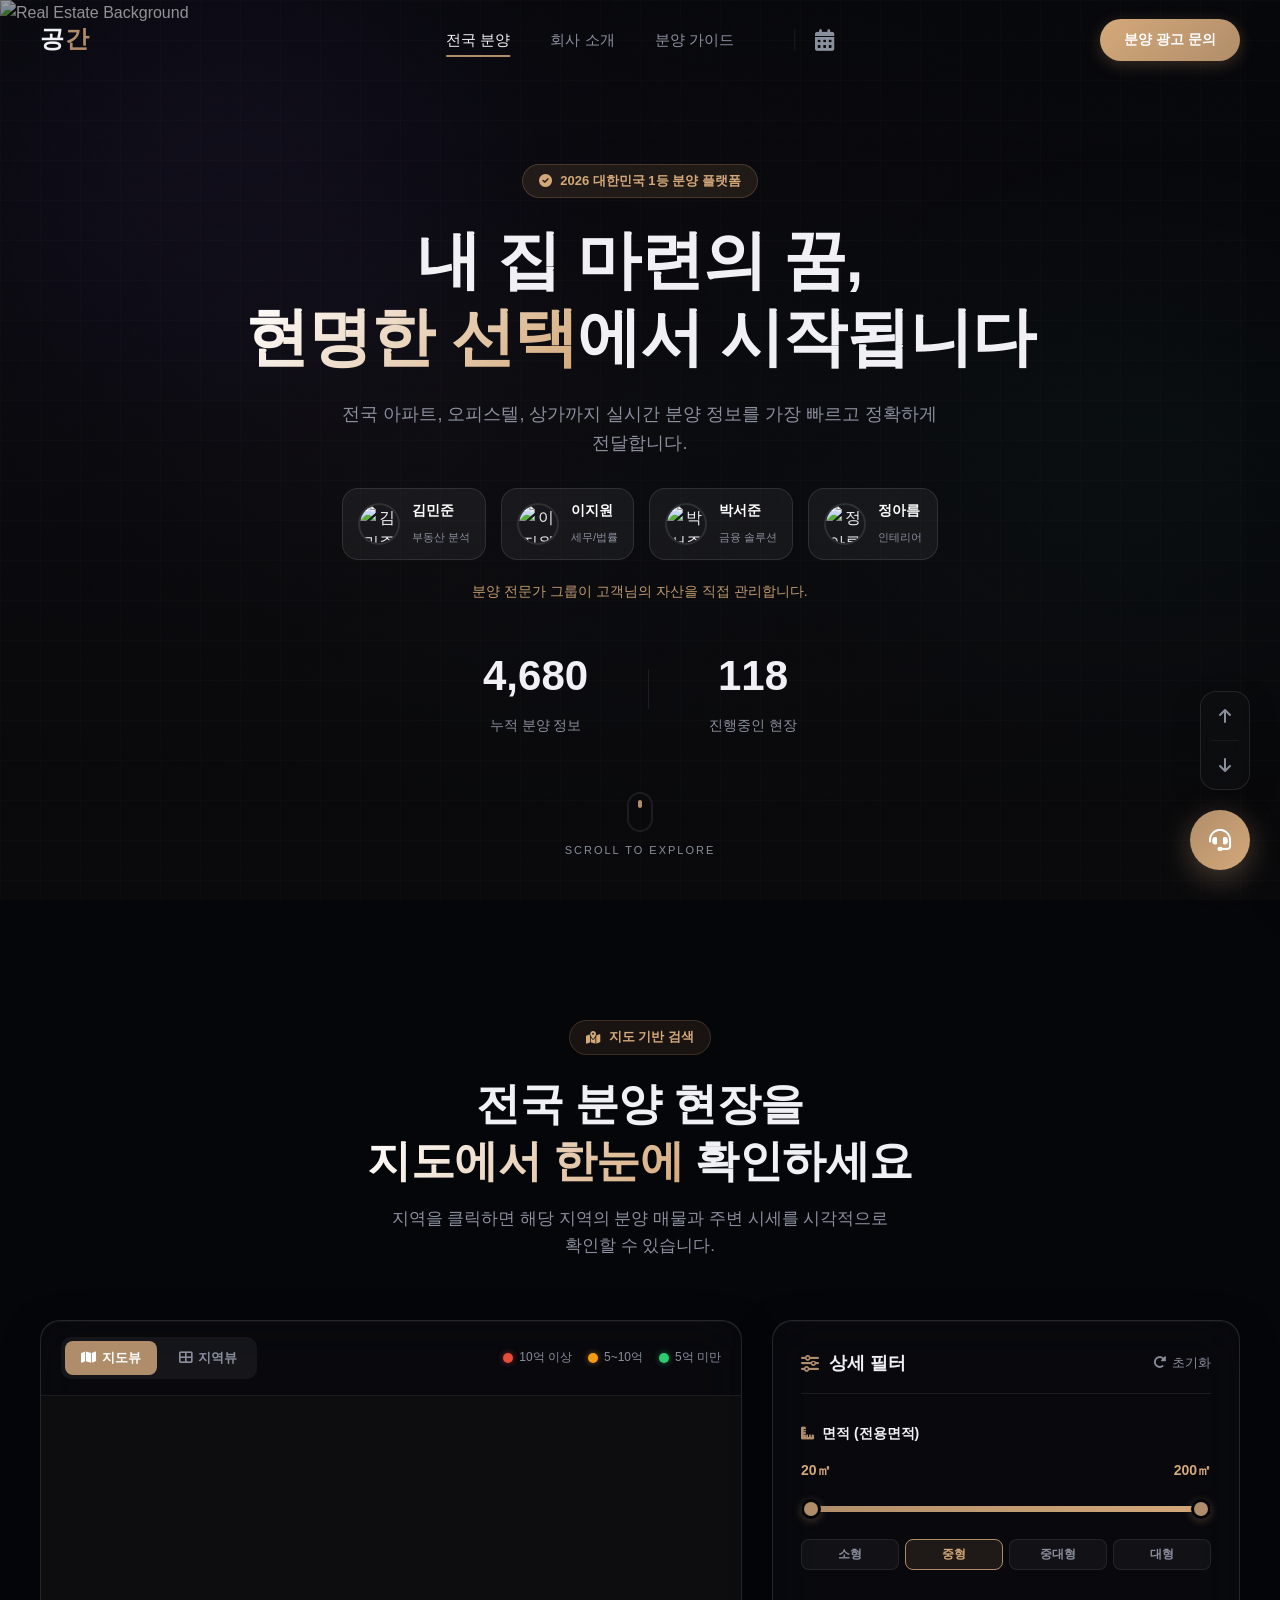
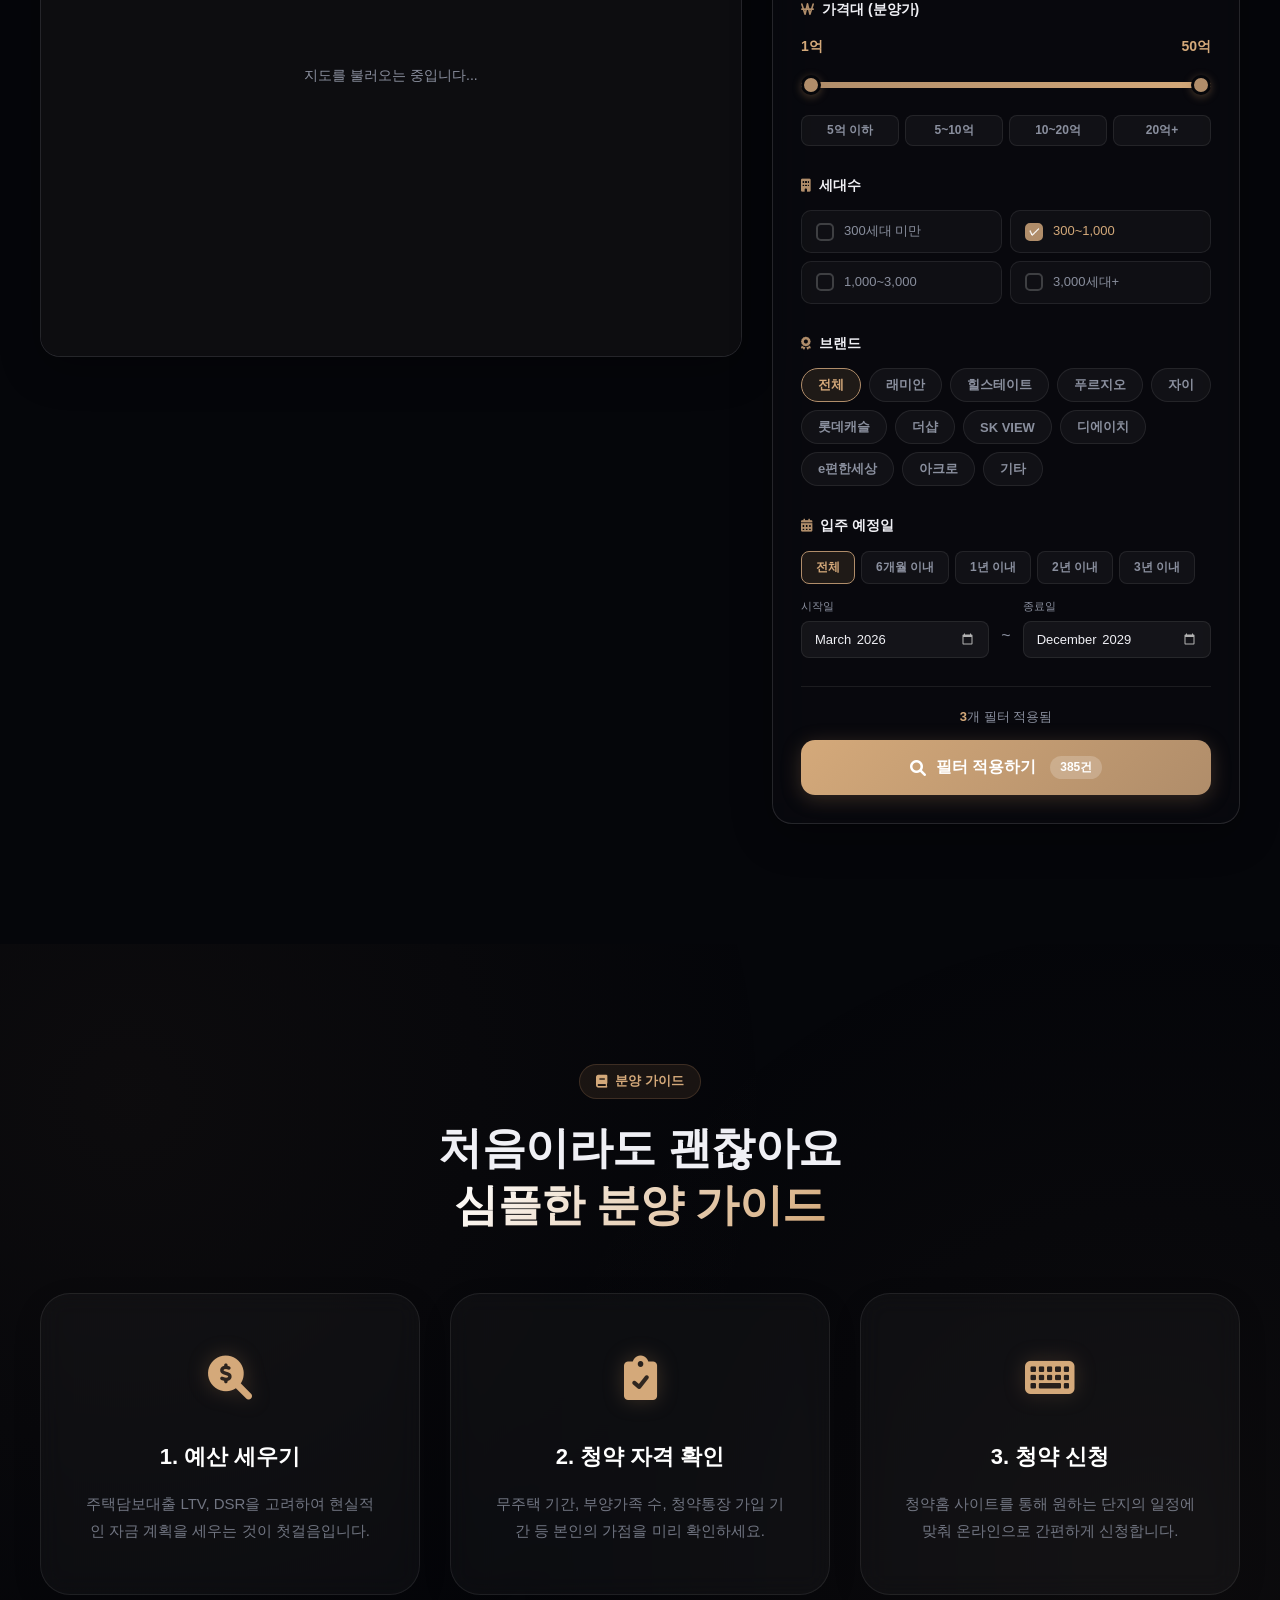
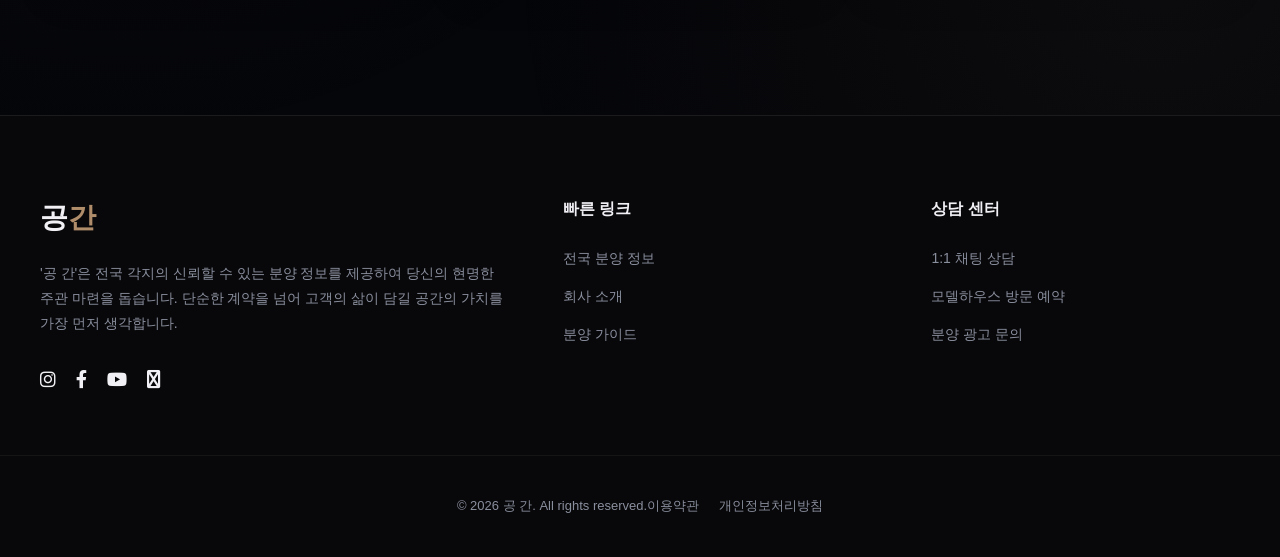
==== index.html @ 3da9d944 "Initial commit: 브랜드 '공 간' 반영 및 웹사이트 완성" ====
<!DOCTYPE html>
<html lang="ko">

<head>
    <meta charset="UTF-8">
    <meta name="viewport" content="width=device-width, initial-scale=1.0">
    <title>공 간 - 전국 실시간 분양 정보</title>
    <meta name="description" content="전국 8도 아파트, 오피스텔, 상가 분양 정보를 가장 빠르게 만나보세요.">
    <link rel="stylesheet" href="style.css">
    <!-- Pretendard Font -->
    <link rel="stylesheet" as="style" crossorigin
        href="https://cdn.jsdelivr.net/gh/orioncactus/pretendard@v1.3.9/dist/web/static/pretendard.min.css" />
    <!-- FontAwesome -->
    <link href="https://cdnjs.cloudflare.com/ajax/libs/font-awesome/6.0.0/css/all.min.css" rel="stylesheet">
    <!-- Leaflet CSS -->
    <link rel="stylesheet" href="https://unpkg.com/leaflet@1.9.4/dist/leaflet.css" />
</head>

<body>
    <!-- Glass Graphic Background Orbs -->
    <div class="glass-bg-wrapper" aria-hidden="true">
        <div class="glass-orb orb-1"></div>
        <div class="glass-orb orb-2"></div>
        <div class="glass-orb orb-3"></div>
        <div class="glass-orb orb-4"></div>
        <div class="glass-orb orb-5"></div>
        <div class="glass-mesh"></div>
        <div class="glass-noise"></div>
    </div>

    <nav class="navbar" id="navbar">
        <div class="nav-container">
            <a href="#" class="logo">공<span>간</span></a>
            <div class="nav-center">
                <div class="nav-links">
                    <a href="#" class="active">전국 분양</a>
                    <a href="#" id="nav-about">회사 소개</a>
                    <a href="#guide-section">분양 가이드</a>
                </div>
                <div class="nav-icons">
                    <button class="nav-icon-btn" id="nav-calendar" title="내 캘린더">
                        <i class="fas fa-calendar-alt"></i>
                        <span class="nav-badge" id="nav-calendar-badge">0</span>
                    </button>
                </div>
            </div>
            <div class="nav-actions">
                <button class="btn-contact">분양 광고 문의</button>
            </div>
            <button class="mobile-menu-btn">
                <i class="fas fa-bars"></i>
            </button>
        </div>
    </nav>

    <main class="hero">
        <div class="hero-bg">
            <img src="https://images.unsplash.com/photo-1600596542815-ffad4c1539a9?ixlib=rb-4.0.3&auto=format&fit=crop&w=2075&q=80"
                alt="Real Estate Background">
            <div class="overlay"></div>
            <div class="grid-overlay"></div>
        </div>

        <div class="hero-content">
            <div class="fade-up-1">
                <span class="badge"><i class="fas fa-check-circle"></i> 2026 대한민국 1등 분양 플랫폼</span>
                <h1 class="hero-title">내 집 마련의 꿈,<br><span class="highlight">현명한 선택</span>에서 시작됩니다</h1>
                <p class="hero-subtitle">전국 아파트, 오피스텔, 상가까지 실시간 분양 정보를 가장 빠르고 정확하게 전달합니다.</p>
            </div>


            <div class="fade-up-2">
                <div class="hero-expert-grid">
                    <div class="expert-card-mini">
                        <img src="https://images.unsplash.com/photo-1560250097-0b93528c311a?w=100&h=100&fit=crop"
                            alt="김민준">
                        <div class="expert-mini-info">
                            <h5>김민준</h5>
                            <span>부동산 분석</span>
                        </div>
                    </div>
                    <div class="expert-card-mini">
                        <img src="https://images.unsplash.com/photo-1573496359142-b8d87734a5a2?w=100&h=100&fit=crop"
                            alt="이지원">
                        <div class="expert-mini-info">
                            <h5>이지원</h5>
                            <span>세무/법률</span>
                        </div>
                    </div>
                    <div class="expert-card-mini">
                        <img src="https://images.unsplash.com/photo-1472099645785-5658abf4ff4e?w=100&h=100&fit=crop"
                            alt="박서준">
                        <div class="expert-mini-info">
                            <h5>박서준</h5>
                            <span>금융 솔루션</span>
                        </div>
                    </div>
                    <div class="expert-card-mini">
                        <img src="https://images.unsplash.com/photo-1580489944761-15a19d654956?w=100&h=100&fit=crop"
                            alt="정아름">
                        <div class="expert-mini-info">
                            <h5>정아름</h5>
                            <span>인테리어</span>
                        </div>
                    </div>
                </div>
                <p class="expert-cta-text">분양 전문가 그룹이 고객님의 자산을 직접 관리합니다.</p>
            </div>

            <div class="stats-container fade-up-3">
                <div class="stat-item">
                    <h3 class="counter" data-target="15420">0</h3>
                    <p>누적 분양 정보</p>
                </div>
                <div class="stat-item">
                    <div class="stat-divider"></div>
                </div>
                <div class="stat-item">
                    <h3 class="counter" data-target="385">0</h3>
                    <p>진행중인 현장</p>
                </div>
            </div>
        </div>

        <div class="scroll-indicator fade-up-4">
            <span class="mouse">
                <span class="wheel"></span>
            </span>
            <p>Scroll to explore</p>
        </div>
    </main>

    <!-- Section 2: Map-Based Search & Detailed Filter -->
    <section class="map-section" id="map-section">
        <div class="section-container">
            <div class="section-header">
                <span class="section-badge"><i class="fas fa-map-marked-alt"></i> 지도 기반 검색</span>
                <h2 class="section-title">전국 분양 현장을<br><span class="highlight">지도에서 한눈에</span> 확인하세요</h2>
                <p class="section-desc">지역을 클릭하면 해당 지역의 분양 매물과 주변 시세를 시각적으로 확인할 수 있습니다.</p>
            </div>

            <div class="map-filter-layout">
                <!-- Left: Interactive Map -->
                <div class="map-panel">
                    <div class="map-toolbar">
                        <div class="map-view-tabs">
                            <button class="map-tab active" data-view="map"><i class="fas fa-map"></i> 지도뷰</button>
                            <button class="map-tab" data-view="region"><i class="fas fa-th-large"></i> 지역뷰</button>
                        </div>
                        <div class="map-legend">
                            <span class="legend-item"><span class="dot dot-high"></span>10억 이상</span>
                            <span class="legend-item"><span class="dot dot-mid"></span>5~10억</span>
                            <span class="legend-item"><span class="dot dot-low"></span>5억 미만</span>
                        </div>
                    </div>

                    <!-- Interactive Map View -->
                    <div class="map-container" id="map-view">
                        <div id="korea-map" class="korea-map-interactive">
                            <div class="map-loading">지도를 불러오는 중입니다...</div>
                        </div>
                    </div>

                    <!-- Region Grid View (Enhanced) -->
                    <div class="region-grid-container" id="region-view" style="display:none;">
                        <div class="region-grid">
                            <button class="region-card active" data-region="seoul">
                                <div class="region-bar high"></div>
                                <div class="region-card-body">
                                    <div class="region-icon lg"><i class="fas fa-city"></i></div>
                                    <h4>서울</h4>
                                    <p class="region-count">127건</p>
                                    <span class="region-avg">평균 <strong>12.5억</strong></span>
                                    <span class="region-trend up"><i class="fas fa-arrow-up"></i> +2.3%</span>
                                </div>
                            </button>
                            <button class="region-card" data-region="gyeonggi">
                                <div class="region-bar mid"></div>
                                <div class="region-card-body">
                                    <div class="region-icon lg"><i class="fas fa-building"></i></div>
                                    <h4>경기</h4>
                                    <p class="region-count">98건</p>
                                    <span class="region-avg">평균 <strong>7.2억</strong></span>
                                    <span class="region-trend up"><i class="fas fa-arrow-up"></i> +1.8%</span>
                                </div>
                            </button>
                            <button class="region-card" data-region="incheon">
                                <div class="region-bar mid"></div>
                                <div class="region-card-body">
                                    <div class="region-icon lg"><i class="fas fa-ship"></i></div>
                                    <h4>인천</h4>
                                    <p class="region-count">45건</p>
                                    <span class="region-avg">평균 <strong>5.8억</strong></span>
                                    <span class="region-trend up"><i class="fas fa-arrow-up"></i> +0.9%</span>
                                </div>
                            </button>
                            <button class="region-card" data-region="busan">
                                <div class="region-bar mid"></div>
                                <div class="region-card-body">
                                    <div class="region-icon lg"><i class="fas fa-water"></i></div>
                                    <h4>부산</h4>
                                    <p class="region-count">38건</p>
                                    <span class="region-avg">평균 <strong>6.1억</strong></span>
                                    <span class="region-trend up"><i class="fas fa-arrow-up"></i> +1.2%</span>
                                </div>
                            </button>
                            <button class="region-card" data-region="daegu">
                                <div class="region-bar low"></div>
                                <div class="region-card-body">
                                    <div class="region-icon lg"><i class="fas fa-mountain"></i></div>
                                    <h4>대구</h4>
                                    <p class="region-count">22건</p>
                                    <span class="region-avg">평균 <strong>4.8억</strong></span>
                                    <span class="region-trend down"><i class="fas fa-arrow-down"></i> -0.5%</span>
                                </div>
                            </button>
                            <button class="region-card" data-region="daejeon">
                                <div class="region-bar low"></div>
                                <div class="region-card-body">
                                    <div class="region-icon lg"><i class="fas fa-landmark"></i></div>
                                    <h4>대전</h4>
                                    <p class="region-count">18건</p>
                                    <span class="region-avg">평균 <strong>4.2억</strong></span>
                                    <span class="region-trend up"><i class="fas fa-arrow-up"></i> +0.7%</span>
                                </div>
                            </button>
                            <button class="region-card" data-region="gwangju">
                                <div class="region-bar low"></div>
                                <div class="region-card-body">
                                    <div class="region-icon lg"><i class="fas fa-sun"></i></div>
                                    <h4>광주</h4>
                                    <p class="region-count">15건</p>
                                    <span class="region-avg">평균 <strong>3.9억</strong></span>
                                    <span class="region-trend up"><i class="fas fa-arrow-up"></i> +0.3%</span>
                                </div>
                            </button>
                            <button class="region-card" data-region="ulsan">
                                <div class="region-bar low"></div>
                                <div class="region-card-body">
                                    <div class="region-icon lg"><i class="fas fa-industry"></i></div>
                                    <h4>울산</h4>
                                    <p class="region-count">12건</p>
                                    <span class="region-avg">평균 <strong>4.5억</strong></span>
                                    <span class="region-trend down"><i class="fas fa-arrow-down"></i> -0.2%</span>
                                </div>
                            </button>
                            <button class="region-card" data-region="sejong">
                                <div class="region-bar mid"></div>
                                <div class="region-card-body">
                                    <div class="region-icon lg"><i class="fas fa-flag"></i></div>
                                    <h4>세종</h4>
                                    <p class="region-count">10건</p>
                                    <span class="region-avg">평균 <strong>5.1억</strong></span>
                                    <span class="region-trend up"><i class="fas fa-arrow-up"></i> +1.5%</span>
                                </div>
                            </button>
                            <button class="region-card" data-region="gangwon">
                                <div class="region-bar low"></div>
                                <div class="region-card-body">
                                    <div class="region-icon lg"><i class="fas fa-tree"></i></div>
                                    <h4>강원</h4>
                                    <p class="region-count">8건</p>
                                    <span class="region-avg">평균 <strong>3.2억</strong></span>
                                    <span class="region-trend up"><i class="fas fa-arrow-up"></i> +0.4%</span>
                                </div>
                            </button>
                            <button class="region-card" data-region="chungbuk">
                                <div class="region-bar low"></div>
                                <div class="region-card-body">
                                    <div class="region-icon lg"><i class="fas fa-leaf"></i></div>
                                    <h4>충북</h4>
                                    <p class="region-count">14건</p>
                                    <span class="region-avg">평균 <strong>3.5억</strong></span>
                                    <span class="region-trend up"><i class="fas fa-arrow-up"></i> +0.6%</span>
                                </div>
                            </button>
                            <button class="region-card" data-region="chungnam">
                                <div class="region-bar low"></div>
                                <div class="region-card-body">
                                    <div class="region-icon lg"><i class="fas fa-seedling"></i></div>
                                    <h4>충남</h4>
                                    <p class="region-count">16건</p>
                                    <span class="region-avg">평균 <strong>3.8억</strong></span>
                                    <span class="region-trend up"><i class="fas fa-arrow-up"></i> +0.8%</span>
                                </div>
                            </button>
                            <button class="region-card" data-region="jeonbuk">
                                <div class="region-bar low"></div>
                                <div class="region-card-body">
                                    <div class="region-icon lg"><i class="fas fa-wind"></i></div>
                                    <h4>전북</h4>
                                    <p class="region-count">11건</p>
                                    <span class="region-avg">평균 <strong>2.9억</strong></span>
                                    <span class="region-trend down"><i class="fas fa-arrow-down"></i> -0.1%</span>
                                </div>
                            </button>
                            <button class="region-card" data-region="jeonnam">
                                <div class="region-bar low"></div>
                                <div class="region-card-body">
                                    <div class="region-icon lg"><i class="fas fa-fish"></i></div>
                                    <h4>전남</h4>
                                    <p class="region-count">9건</p>
                                    <span class="region-avg">평균 <strong>2.7억</strong></span>
                                    <span class="region-trend up"><i class="fas fa-arrow-up"></i> +0.2%</span>
                                </div>
                            </button>
                            <button class="region-card" data-region="gyeongbuk">
                                <div class="region-bar low"></div>
                                <div class="region-card-body">
                                    <div class="region-icon lg"><i class="fas fa-torii-gate"></i></div>
                                    <h4>경북</h4>
                                    <p class="region-count">13건</p>
                                    <span class="region-avg">평균 <strong>3.4억</strong></span>
                                    <span class="region-trend up"><i class="fas fa-arrow-up"></i> +0.3%</span>
                                </div>
                            </button>
                            <button class="region-card" data-region="gyeongnam">
                                <div class="region-bar low"></div>
                                <div class="region-card-body">
                                    <div class="region-icon lg"><i class="fas fa-anchor"></i></div>
                                    <h4>경남</h4>
                                    <p class="region-count">17건</p>
                                    <span class="region-avg">평균 <strong>3.6억</strong></span>
                                    <span class="region-trend up"><i class="fas fa-arrow-up"></i> +0.5%</span>
                                </div>
                            </button>
                            <button class="region-card" data-region="jeju">
                                <div class="region-bar mid"></div>
                                <div class="region-card-body">
                                    <div class="region-icon lg"><i class="fas fa-umbrella-beach"></i></div>
                                    <h4>제주</h4>
                                    <p class="region-count">6건</p>
                                    <span class="region-avg">평균 <strong>5.5억</strong></span>
                                    <span class="region-trend up"><i class="fas fa-arrow-up"></i> +1.1%</span>
                                </div>
                            </button>
                        </div>
                    </div>

                    <!-- Map property info popup -->
                    <div class="map-info-popup" id="map-info-popup">
                        <div class="popup-header">
                            <h4 id="popup-region-name">서울특별시</h4>
                            <button class="popup-close" id="popup-close"><i class="fas fa-times"></i></button>
                        </div>
                        <div class="popup-stats">
                            <div class="popup-stat">
                                <span class="popup-stat-label">분양 현장</span>
                                <span class="popup-stat-value" id="popup-count">127건</span>
                            </div>
                            <div class="popup-stat">
                                <span class="popup-stat-label">평균 시세</span>
                                <span class="popup-stat-value" id="popup-avg">12.5억</span>
                            </div>
                            <div class="popup-stat">
                                <span class="popup-stat-label">전월 대비</span>
                                <span class="popup-stat-value trend-up" id="popup-trend"><i class="fas fa-arrow-up"></i>
                                    +2.3%</span>
                            </div>
                        </div>
                        <div class="popup-properties" id="popup-properties">
                            <!-- dynamically populated -->
                        </div>
                        <button class="popup-view-all">전체 매물 보기 <i class="fas fa-arrow-right"></i></button>
                    </div>
                </div>

                <!-- Right: Detailed Filters -->
                <div class="filter-panel">
                    <div class="filter-header">
                        <h3><i class="fas fa-sliders-h"></i> 상세 필터</h3>
                        <button class="filter-reset" id="filter-reset"><i class="fas fa-redo-alt"></i> 초기화</button>
                    </div>

                    <!-- Area Filter -->
                    <div class="filter-group">
                        <label class="filter-label">
                            <i class="fas fa-ruler-combined"></i> 면적 (전용면적)
                        </label>
                        <div class="range-slider-container">
                            <div class="range-labels">
                                <span id="area-min-label">20㎡</span>
                                <span id="area-max-label">200㎡</span>
                            </div>
                            <div class="dual-range" id="area-range">
                                <div class="range-track">
                                    <div class="range-fill" id="area-fill"></div>
                                </div>
                                <input type="range" min="20" max="200" value="20" class="range-min" id="area-min">
                                <input type="range" min="20" max="200" value="200" class="range-max" id="area-max">
                            </div>
                            <div class="range-presets">
                                <button class="preset-btn" data-min="20" data-max="59">소형</button>
                                <button class="preset-btn active" data-min="59" data-max="85">중형</button>
                                <button class="preset-btn" data-min="85" data-max="135">중대형</button>
                                <button class="preset-btn" data-min="135" data-max="200">대형</button>
                            </div>
                        </div>
                    </div>

                    <!-- Price Filter -->
                    <div class="filter-group">
                        <label class="filter-label">
                            <i class="fas fa-won-sign"></i> 가격대 (분양가)
                        </label>
                        <div class="range-slider-container">
                            <div class="range-labels">
                                <span id="price-min-label">1억</span>
                                <span id="price-max-label">50억</span>
                            </div>
                            <div class="dual-range" id="price-range">
                                <div class="range-track">
                                    <div class="range-fill" id="price-fill"></div>
                                </div>
                                <input type="range" min="1" max="50" value="1" class="range-min" id="price-min">
                                <input type="range" min="1" max="50" value="50" class="range-max" id="price-max">
                            </div>
                            <div class="range-presets">
                                <button class="preset-btn" data-min="1" data-max="5">5억 이하</button>
                                <button class="preset-btn" data-min="5" data-max="10">5~10억</button>
                                <button class="preset-btn" data-min="10" data-max="20">10~20억</button>
                                <button class="preset-btn" data-min="20" data-max="50">20억+</button>
                            </div>
                        </div>
                    </div>

                    <!-- Unit Count Filter -->
                    <div class="filter-group">
                        <label class="filter-label">
                            <i class="fas fa-building"></i> 세대수
                        </label>
                        <div class="checkbox-grid">
                            <label class="checkbox-card">
                                <input type="checkbox" name="units" value="small">
                                <span class="checkmark"></span>
                                <span class="checkbox-text">300세대 미만</span>
                            </label>
                            <label class="checkbox-card">
                                <input type="checkbox" name="units" value="medium" checked>
                                <span class="checkmark"></span>
                                <span class="checkbox-text">300~1,000</span>
                            </label>
                            <label class="checkbox-card">
                                <input type="checkbox" name="units" value="large">
                                <span class="checkmark"></span>
                                <span class="checkbox-text">1,000~3,000</span>
                            </label>
                            <label class="checkbox-card">
                                <input type="checkbox" name="units" value="mega">
                                <span class="checkmark"></span>
                                <span class="checkbox-text">3,000세대+</span>
                            </label>
                        </div>
                    </div>

                    <!-- Brand Filter -->
                    <div class="filter-group">
                        <label class="filter-label">
                            <i class="fas fa-award"></i> 브랜드
                        </label>
                        <div class="brand-grid">
                            <button class="brand-chip active" data-brand="all">전체</button>
                            <button class="brand-chip" data-brand="samsung">래미안</button>
                            <button class="brand-chip" data-brand="hyundai">힐스테이트</button>
                            <button class="brand-chip" data-brand="daewoo">푸르지오</button>
                            <button class="brand-chip" data-brand="gs">자이</button>
                            <button class="brand-chip" data-brand="lotte">롯데캐슬</button>
                            <button class="brand-chip" data-brand="posco">더샵</button>
                            <button class="brand-chip" data-brand="sk">SK VIEW</button>
                            <button class="brand-chip" data-brand="dh">디에이치</button>
                            <button class="brand-chip" data-brand="e">e편한세상</button>
                            <button class="brand-chip" data-brand="acro">아크로</button>
                            <button class="brand-chip" data-brand="other">기타</button>
                        </div>
                    </div>

                    <!-- Move-In Date Filter -->
                    <div class="filter-group">
                        <label class="filter-label">
                            <i class="fas fa-calendar-alt"></i> 입주 예정일
                        </label>
                        <div class="date-filter">
                            <div class="date-options">
                                <button class="date-btn active" data-period="all">전체</button>
                                <button class="date-btn" data-period="6m">6개월 이내</button>
                                <button class="date-btn" data-period="1y">1년 이내</button>
                                <button class="date-btn" data-period="2y">2년 이내</button>
                                <button class="date-btn" data-period="3y">3년 이내</button>
                            </div>
                            <div class="date-custom">
                                <div class="date-input-wrap">
                                    <label>시작일</label>
                                    <input type="month" id="date-from" value="2026-03">
                                </div>
                                <span class="date-separator">~</span>
                                <div class="date-input-wrap">
                                    <label>종료일</label>
                                    <input type="month" id="date-to" value="2029-12">
                                </div>
                            </div>
                        </div>
                    </div>

                    <!-- Apply Filters Button -->
                    <div class="filter-actions">
                        <div class="active-filters-count">
                            <span id="filter-count">3</span>개 필터 적용됨
                        </div>
                        <button class="btn-apply-filter">
                            <i class="fas fa-search"></i> 필터 적용하기
                            <span class="result-count" id="result-count">385건</span>
                        </button>
                    </div>
                </div>
            </div>
        </div>
    </section>

    <!-- Property Detail Modal -->
    <div class="modal-overlay" id="property-modal">
        <div class="modal-container">
            <button class="modal-close" id="modal-close"><i class="fas fa-times"></i></button>
            <div class="modal-gallery">
                <img id="modal-main-img"
                    src="https://images.unsplash.com/photo-1600596542815-ffad4c1539a9?w=800&fit=crop" alt="매물 이미지">
                <div class="modal-gallery-thumbs" id="modal-thumbs"></div>
            </div>
            <div class="modal-body">
                <div class="modal-header-info">
                    <div>
                        <span class="modal-brand-tag" id="modal-brand">래미안</span>
                        <span class="modal-status-tag" id="modal-status">분양중</span>
                    </div>
                    <h2 id="modal-title">래미안 원펜타스</h2>
                    <p class="modal-location" id="modal-location"><i class="fas fa-map-marker-alt"></i> 서울 강남구 반포동</p>
                </div>
                <div class="modal-price-box">
                    <div class="price-item"><span class="price-label">분양가</span><span class="price-value"
                            id="modal-price">35억</span></div>
                    <div class="price-item"><span class="price-label">3.3㎡당</span><span class="price-value"
                            id="modal-pyeong">6,850만</span></div>
                    <div class="price-item"><span class="price-label">전용면적</span><span class="price-value"
                            id="modal-area">84㎡</span></div>
                </div>
                <!-- Detail Tabs -->
                <div class="modal-tabs">
                    <button class="modal-tab active" data-tab="floorplan"><i class="fas fa-drafting-compass"></i>
                        평면도</button>
                    <button class="modal-tab" data-tab="complex"><i class="fas fa-sitemap"></i> 단지 배치</button>
                    <button class="modal-tab" data-tab="community"><i class="fas fa-swimming-pool"></i> 커뮤니티</button>
                    <button class="modal-tab" data-tab="info"><i class="fas fa-info-circle"></i> 상세정보</button>
                </div>
                <div class="modal-tab-content active" id="tab-floorplan">
                    <div class="floorplan-grid">
                        <div class="floorplan-card active" data-type="59A"><span>59A</span><small>방2/욕실1</small></div>
                        <div class="floorplan-card" data-type="84A"><span>84A</span><small>방3/욕실2</small></div>
                        <div class="floorplan-card" data-type="84B"><span>84B</span><small>방3/욕실2</small></div>
                        <div class="floorplan-card" data-type="114"><span>114</span><small>방4/욕실2</small></div>
                    </div>
                    <div class="floorplan-view"><img
                            src="https://images.unsplash.com/photo-1600585154340-be6161a56a0c?w=600&fit=crop" alt="평면도">
                    </div>
                </div>
                <div class="modal-tab-content" id="tab-complex">
                    <img src="https://images.unsplash.com/photo-1486406146926-c627a92ad1ab?w=600&fit=crop" alt="단지 배치도"
                        style="width:100%;border-radius:12px;">
                    <div class="complex-info-grid">
                        <div class="info-chip"><i class="fas fa-home"></i> 총 2,800세대</div>
                        <div class="info-chip"><i class="fas fa-layer-group"></i> 지하3층~지상35층</div>
                        <div class="info-chip"><i class="fas fa-car"></i> 세대당 1.5대</div>
                        <div class="info-chip"><i class="fas fa-calendar"></i> 2028년 3월 입주</div>
                    </div>
                </div>
                <div class="modal-tab-content" id="tab-community">
                    <div class="community-grid">
                        <div class="community-item">
                            <div class="community-icon"><i class="fas fa-swimming-pool"></i></div><span>인피니티풀</span>
                        </div>
                        <div class="community-item">
                            <div class="community-icon"><i class="fas fa-dumbbell"></i></div><span>피트니스센터</span>
                        </div>
                        <div class="community-item">
                            <div class="community-icon"><i class="fas fa-book-reader"></i></div><span>독서실·스터디</span>
                        </div>
                        <div class="community-item">
                            <div class="community-icon"><i class="fas fa-spa"></i></div><span>사우나·찜질방</span>
                        </div>
                        <div class="community-item">
                            <div class="community-icon"><i class="fas fa-baby"></i></div><span>키즈카페</span>
                        </div>
                        <div class="community-item">
                            <div class="community-icon"><i class="fas fa-golf-ball"></i></div><span>골프연습장</span>
                        </div>
                        <div class="community-item">
                            <div class="community-icon"><i class="fas fa-film"></i></div><span>영화관</span>
                        </div>
                        <div class="community-item">
                            <div class="community-icon"><i class="fas fa-couch"></i></div><span>게스트하우스</span>
                        </div>
                    </div>
                </div>
                <div class="modal-tab-content" id="tab-info">
                    <table class="info-table">
                        <tr>
                            <td>시행사</td>
                            <td id="modal-developer">삼성물산</td>
                        </tr>
                        <tr>
                            <td>시공사</td>
                            <td id="modal-builder">삼성물산 건설부문</td>
                        </tr>
                        <tr>
                            <td>청약일</td>
                            <td id="modal-apply-date">2026.04.15</td>
                        </tr>
                        <tr>
                            <td>당첨발표</td>
                            <td id="modal-result-date">2026.04.22</td>
                        </tr>
                        <tr>
                            <td>입주예정</td>
                            <td id="modal-movein">2028년 3월</td>
                        </tr>
                        <tr>
                            <td>총 세대수</td>
                            <td>2,800세대 / 18개동</td>
                        </tr>
                    </table>
                </div>
                <div class="modal-actions">
                    <button class="btn-modal-alarm"><i class="fas fa-bell"></i> 청약 알림 설정</button>
                    <button class="btn-modal-inquiry"><i class="fas fa-headset"></i> 상담 신청</button>
                </div>
            </div>
        </div>
    </div>


    <!-- Property Guide Section -->
    <section class="guide-section" id="guide-section">
        <div class="section-container">
            <div class="section-header">
                <span class="section-badge"><i class="fas fa-book"></i> 분양 가이드</span>
                <h2 class="section-title">처음이라도 괜찮아요<br><span class="highlight">심플한 분양 가이드</span></h2>
            </div>
            <div class="guide-grid">
                <div class="guide-card">
                    <div class="guide-icon"><i class="fas fa-search-dollar"></i></div>
                    <h4>1. 예산 세우기</h4>
                    <p>주택담보대출 LTV, DSR을 고려하여 현실적인 자금 계획을 세우는 것이 첫걸음입니다.</p>
                </div>
                <div class="guide-card">
                    <div class="guide-icon"><i class="fas fa-clipboard-check"></i></div>
                    <h4>2. 청약 자격 확인</h4>
                    <p>무주택 기간, 부양가족 수, 청약통장 가입 기간 등 본인의 가점을 미리 확인하세요.</p>
                </div>
                <div class="guide-card">
                    <div class="guide-icon"><i class="fas fa-keyboard"></i></div>
                    <h4>3. 청약 신청</h4>
                    <p>청약홈 사이트를 통해 원하는 단지의 일정에 맞춰 온라인으로 간편하게 신청합니다.</p>
                </div>
            </div>
        </div>
    </section>





    <!-- Quick Navigation (Top/Bottom) -->
    <div class="scroll-nav" id="scroll-nav">
        <button class="scroll-btn" id="scroll-top" title="맨 위로 가기">
            <i class="fas fa-arrow-up"></i>
        </button>
        <div class="scroll-nav-divider"></div>
        <button class="scroll-btn" id="scroll-bottom" title="맨 아래로 가기">
            <i class="fas fa-arrow-down"></i>
        </button>
    </div>

    <!-- Floating Action Button (FAB) -->
    <div class="fab-container" id="fab-container">
        <div class="fab-menu" id="fab-menu">
            <button class="fab-item" id="fab-chat" title="채팅 상담 시작">
                <i class="fas fa-comments"></i>
                <span>채팅 상담</span>
            </button>
            <button class="fab-item" id="fab-visit" title="방문/상담 예약">
                <i class="fas fa-calendar-check"></i>
                <span>상담 예약</span>
            </button>
        </div>
        <button class="fab-trigger" id="fab-trigger">
            <i class="fas fa-headset"></i>
            <i class="fas fa-times"></i>
        </button>
    </div>

    <!-- Consultation Modal -->
    <div class="modal-overlay consult-modal" id="consult-modal">
        <div class="consult-container">
            <button class="modal-close" id="consult-close"><i class="fas fa-times"></i></button>
            <h2><i class="fas fa-headset"></i> 스마트 상담 센터</h2>
            <div class="consult-tabs">
                <button class="consult-tab active" data-ctab="chat"><i class="fas fa-comments"></i> 1:1 채팅 상담</button>
                <button class="consult-tab" data-ctab="visit"><i class="fas fa-calendar-check"></i> 상담/방문 예약</button>
            </div>
            <div class="consult-content active" id="ctab-chat">
                <div class="chat-preview">
                    <div class="chat-bubble bot"><span>안녕하세요! '공 간' 스마트 상담 센터입니다. 😊<br>채팅을 통해 실시간으로 무엇이든 물어보세요.</span></div>
                </div>
                <div class="chat-input-area">
                    <input type="text" placeholder="문의하실 내용을 입력하세요..." id="chat-input">
                    <button class="chat-send-btn"><i class="fas fa-paper-plane"></i></button>
                </div>
            </div>

            <div class="consult-content" id="ctab-visit">
                <form class="consult-form" id="visit-form">
                    <div class="form-group">
                        <label>이름</label>
                        <input type="text" id="visit-name" placeholder="홍길동" required>
                    </div>
                    <div class="form-group">
                        <label>연락처</label>
                        <input type="tel" id="visit-phone" placeholder="010-0000-0000" required>
                    </div>
                    <div class="form-group">
                        <label>방문 희망 현장</label>
                        <select id="visit-site">
                            <option>래미안 원펜타스 모델하우스</option>
                            <option>힐스테이트 판교역 홍보관</option>
                            <option>디에이치 아너힐즈 견본주택</option>
                        </select>
                    </div>
                    <div class="form-row">
                        <div class="form-group">
                            <label>희망 날짜</label>
                            <input type="date" id="visit-date" value="2026-03-20" required>
                        </div>
                        <div class="form-group">
                            <label>희망 시간</label>
                            <select id="visit-time">
                                <option>10:00</option>
                                <option>11:00</option>
                                <option>13:00</option>
                                <option>14:00</option>
                                <option>15:00</option>
                                <option>16:00</option>
                            </select>
                        </div>
                    </div>
                    <div class="form-group">
                        <label>요청 사항</label>
                        <textarea id="visit-memo" placeholder="추가 요청 사항이 있으시면 적어주세요."></textarea>
                    </div>
                    <button type="submit" class="btn-consult-submit"><i class="fas fa-calendar-check"></i> 방문 예약
                        신청</button>
                </form>
            </div>
        </div>
    </div>

    <!-- Share Modal -->
    <div class="modal-overlay share-modal" id="share-modal">
        <div class="share-container">
            <button class="modal-close" id="share-close"><i class="fas fa-times"></i></button>
            <h3><i class="fas fa-share-alt"></i> 매물 공유하기</h3>
            <p class="share-property-name" id="share-property-name">래미안 원펜타스</p>
            <div class="share-options">
                <button class="share-btn kakao" id="share-kakao">
                    <div class="share-icon-wrap kakao-bg"><i class="fas fa-comment"></i></div>
                    <span>카카오톡</span>
                </button>
                <button class="share-btn" id="share-url">
                    <div class="share-icon-wrap"><i class="fas fa-link"></i></div>
                    <span>URL 복사</span>
                </button>
                <button class="share-btn" id="share-sms">
                    <div class="share-icon-wrap"><i class="fas fa-sms"></i></div>
                    <span>문자 전송</span>
                </button>
                <button class="share-btn" id="share-email">
                    <div class="share-icon-wrap"><i class="fas fa-envelope"></i></div>
                    <span>이메일</span>
                </button>
            </div>
            <div class="share-url-box">
                <input type="text" value="https://gonggan.kr/property/raemian-wonpentas" id="share-url-input" readonly>
                <button class="btn-copy-url" id="btn-copy-url"><i class="fas fa-copy"></i> 복사</button>
            </div>
        </div>
    </div>



    <!-- Calendar Sidebar -->
    <div class="side-panel" id="calendar-sidebar">
        <div class="sidebar-header">
            <h3><i class="fas fa-calendar-alt"></i> 내 캘린더</h3>
            <button class="sidebar-close" id="calendar-close"><i class="fas fa-times"></i></button>
        </div>

        <div class="sidebar-calendar-wrap">
            <div id="calendar-ui" class="calendar-ui-container">
                <!-- JS handles this -->
            </div>
        </div>

        <div class="calendar-event-section">
            <div class="section-title-row">
                <h4>오늘의 일정</h4>
                <button class="btn-add-event" id="btn-add-event"><i class="fas fa-plus"></i> 일정 추가</button>
            </div>

            <div class="event-add-form" id="event-add-form" style="display:none;">
                <input type="text" id="event-title-input" placeholder="일정 이름 (예: 모델하우스 방문)">
                <div class="event-form-row">
                    <input type="text" id="event-time-input" placeholder="시간 (예: 14:00)">
                    <button class="btn-event-save" id="btn-event-save">저장</button>
                </div>
            </div>

            <div id="calendar-list" class="sidebar-list">
                <!-- Events -->
            </div>
        </div>
    </div>

    <!-- All Properties Modal -->
    <div class="modal-overlay" id="all-properties-modal">
        <div class="all-props-container">
            <div class="all-props-header">
                <div>
                    <h2 id="all-props-title">전체 매물 보기</h2>
                    <p id="all-props-subtitle">해당 지역의 모든 분양 현장을 확인하세요.</p>
                </div>
                <div class="all-props-controls">
                    <select id="all-props-sort" class="props-sort-select">
                        <option value="high">가격 높은 순</option>
                        <option value="low">가격 낮은 순</option>
                    </select>
                    <button class="all-props-close-btn" id="all-props-close"><i class="fas fa-times"></i></button>
                </div>
            </div>
            <div class="all-props-grid" id="all-props-grid">
                <!-- Dynamically populated -->
            </div>
        </div>
    </div>

    <!-- Expert Detail Modal -->
    <div class="modal-overlay" id="expert-modal">
        <div class="modal-container expert-modal-container">
            <button class="modal-close" id="expert-modal-close"><i class="fas fa-times"></i></button>
            <div class="expert-modal-content">
                <div class="expert-modal-left">
                    <img id="expert-modal-img" src="" alt="전문가 이미지">
                </div>
                <div class="expert-modal-right">
                    <span class="expert-modal-tag" id="expert-modal-tag">분야</span>
                    <h2 id="expert-modal-name">이름 <small id="expert-modal-role">직함</small></h2>
                    <div class="expert-modal-bio" id="expert-modal-bio">
                        <!-- Detailed bio goes here -->
                    </div>
                    <div class="expert-modal-specialties" id="expert-modal-specialties">
                        <!-- Specialty tags -->
                    </div>
                    <div class="expert-modal-actions">
                        <button class="btn-expert-contact"><i class="fas fa-envelope"></i> 전문가에게 문의하기</button>
                    </div>
                </div>
            </div>
        </div>
    </div>

    <!-- Company About Modal -->
    <div class="modal-overlay" id="about-modal">
        <div class="about-modal-container">
            <button class="modal-close" id="about-modal-close"><i class="fas fa-times"></i></button>
            <div class="about-modal-header">
                <span class="section-badge"><i class="fas fa-info-circle"></i> ABOUT US</span>
                <h2 class="section-title">가치 있는 삶의 시작,<br><span class="highlight">전문 그룹 '공 간'</span></h2>
            </div>
            <div class="about-card-wide">
                <div class="about-text">
                    <h3>우리가 만드는 '공 간'의 철학</h3>
                    <p>'공 간'은 단순한 부동산 중개를 넘어, 고객의 삶이 담길 공간의 본질과 가치를 탐구하는 전문 그룹입니다. 우리는 모든 고객이 자신만의 완벽한 휴식처와 자산 가치를 동시에 확보할 수 있도록 돕습니다.</p>
                    <div class="about-features">
                        <div class="about-feature-item">
                            <i class="fas fa-chart-line"></i>
                            <div>
                                <h4>데이터 기반 분석</h4>
                                <p>전국 분양 트렌드와 미래 가치를 수치로 증명합니다.</p>
                            </div>
                        </div>
                        <div class="about-feature-item">
                            <i class="fas fa-user-shield"></i>
                            <div>
                                <h4>전문가 밀착 케어</h4>
                                <p>세무, 법률, 금융 전문가가 리스크 없는 계약을 보장합니다.</p>
                            </div>
                        </div>
                        <div class="about-feature-item">
                            <i class="fas fa-paint-roller"></i>
                            <div>
                                <h4>공간 큐레이션</h4>
                                <p>라이프스타일에 맞춘 프리미엄 인테리어 솔루션을 제안합니다.</p>
                            </div>
                        </div>
                    </div>
                </div>
                <div class="about-image">
                    <img src="https://images.unsplash.com/photo-1497366216548-37526070297c?w=600&h=600&fit=crop" alt="Company Philosophy">
                </div>
            </div>
        </div>
    </div>

    <!-- Footer -->
    <footer class="footer">
        <div class="footer-container">
            <div class="footer-info">
                <a href="#" class="footer-logo">공<span>간</span></a>
                <p class="footer-desc">'공 간'은 전국 각지의 신뢰할 수 있는 분양 정보를 제공하여 당신의 현명한 주관 마련을 돕습니다. 단순한 계약을 넘어 고객의 삶이 담길 공간의 가치를 가장 먼저 생각합니다.</p>
                <div class="footer-social">
                    <a href="#"><i class="fab fa-instagram"></i></a>
                    <a href="#"><i class="fab fa-facebook-f"></i></a>
                    <a href="#"><i class="fab fa-youtube"></i></a>
                    <a href="#"><i class="fab fa-blog"></i></a>
                </div>
            </div>
            <div class="footer-links">
                <h4>빠른 링크</h4>
                <ul>
                    <li><a href="#">전국 분양 정보</a></li>
                    <li><a href="#" onclick="openAboutModal()">회사 소개</a></li>
                    <li><a href="#guide-section">분양 가이드</a></li>
                </ul>
            </div>
            <div class="footer-links">
                <h4>상담 센터</h4>
                <ul>
                    <li><a href="#" onclick="openConsultModal('chat')">1:1 채팅 상담</a></li>
                    <li><a href="#" onclick="openConsultModal('visit')">모델하우스 방문 예약</a></li>
                    <li><a href="inquiry.html">분양 광고 문의</a></li>
                </ul>
            </div>
        </div>
        <div class="footer-bottom">
            <div class="nav-container">
                <p>&copy; 2026 공 간. All rights reserved.</p>
                <div style="display: flex; gap: 20px;">
                    <a href="#">이용약관</a>
                    <a href="#">개인정보처리방침</a>
                </div>
            </div>
        </div>
    </footer>
    <script src="https://unpkg.com/leaflet@1.9.4/dist/leaflet.js"></script>
    <script src="script.js"></script>
</body>

</html>
---- style.css ----
:root {
    /* Colors */
    --color-bg-dark: #05060a;
    --color-primary: #b08d6a;
    --color-primary-light: #d4a97a;
    --color-text-main: #f0f0f5;
    --color-text-muted: #8a8f9e;
    --color-border: rgba(255, 255, 255, 0.08);
    --color-border-glass: rgba(255, 255, 255, 0.12);
    --color-glass: rgba(12, 12, 18, 0.55);
    --color-glass-light: rgba(20, 20, 30, 0.45);
    --glass-blur: blur(24px);
    --glass-blur-heavy: blur(40px);
    
    /* Typography */
    --font-main: 'Pretendard', -apple-system, BlinkMacSystemFont, "Segoe UI", Roboto, "Helvetica Neue", Arial, sans-serif;
    
    /* Layout */
    --max-width: 1400px;
    --nav-height: 80px;
    
    /* Transitions */
    --transition-smooth: all 0.4s cubic-bezier(0.25, 0.46, 0.45, 0.94);
}

html {
    scroll-behavior: smooth;
}

* {
    margin: 0;
    padding: 0;
    box-sizing: border-box;
}

body {
    font-family: var(--font-main);
    background-color: var(--color-bg-dark);
    color: var(--color-text-main);
    overflow-x: hidden;
    line-height: 1.6;
    position: relative;
}

/* ==========================================
   GLASS GRAPHIC BACKGROUND
   ========================================== */
.glass-bg-wrapper {
    position: fixed;
    top: 0;
    left: 0;
    width: 100%;
    height: 100%;
    z-index: 0;
    pointer-events: none;
    overflow: hidden;
}

.glass-orb {
    position: absolute;
    border-radius: 50%;
    filter: blur(120px);
    opacity: 0.35;
    will-change: transform;
}

.orb-1 {
    width: 600px;
    height: 600px;
    background: radial-gradient(circle, rgba(139, 92, 246, 0.6), transparent 70%);
    top: -10%;
    left: -5%;
    animation: orbFloat1 20s ease-in-out infinite;
}

.orb-2 {
    width: 500px;
    height: 500px;
    background: radial-gradient(circle, rgba(20, 184, 166, 0.5), transparent 70%);
    top: 30%;
    right: -8%;
    animation: orbFloat2 25s ease-in-out infinite;
}

.orb-3 {
    width: 450px;
    height: 450px;
    background: radial-gradient(circle, rgba(207, 169, 129, 0.5), transparent 70%);
    bottom: 20%;
    left: 15%;
    animation: orbFloat3 22s ease-in-out infinite;
}

.orb-4 {
    width: 350px;
    height: 350px;
    background: radial-gradient(circle, rgba(236, 72, 153, 0.35), transparent 70%);
    top: 60%;
    right: 20%;
    animation: orbFloat4 18s ease-in-out infinite;
}

.orb-5 {
    width: 400px;
    height: 400px;
    background: radial-gradient(circle, rgba(59, 130, 246, 0.4), transparent 70%);
    bottom: -5%;
    right: 40%;
    animation: orbFloat5 28s ease-in-out infinite;
}

@keyframes orbFloat1 {
    0%, 100% { transform: translate(0, 0) scale(1); }
    33% { transform: translate(80px, 60px) scale(1.1); }
    66% { transform: translate(-40px, 30px) scale(0.95); }
}
@keyframes orbFloat2 {
    0%, 100% { transform: translate(0, 0) scale(1); }
    33% { transform: translate(-60px, 80px) scale(1.15); }
    66% { transform: translate(50px, -40px) scale(0.9); }
}
@keyframes orbFloat3 {
    0%, 100% { transform: translate(0, 0) scale(1); }
    50% { transform: translate(70px, -50px) scale(1.08); }
}
@keyframes orbFloat4 {
    0%, 100% { transform: translate(0, 0); }
    50% { transform: translate(-90px, 40px); }
}
@keyframes orbFloat5 {
    0%, 100% { transform: translate(0, 0) scale(1); }
    33% { transform: translate(50px, -70px) scale(1.12); }
    66% { transform: translate(-30px, 50px) scale(0.92); }
}

.glass-mesh {
    position: absolute;
    top: 0;
    left: 0;
    width: 100%;
    height: 100%;
    background-image:
        radial-gradient(ellipse 80% 50% at 20% 40%, rgba(139, 92, 246, 0.06), transparent),
        radial-gradient(ellipse 60% 40% at 80% 60%, rgba(20, 184, 166, 0.05), transparent),
        radial-gradient(ellipse 70% 50% at 50% 80%, rgba(207, 169, 129, 0.04), transparent);
}

.glass-noise {
    position: absolute;
    top: 0;
    left: 0;
    width: 100%;
    height: 100%;
    opacity: 0.03;
    background-image: url("data:image/svg+xml,%3Csvg viewBox='0 0 256 256' xmlns='http://www.w3.org/2000/svg'%3E%3Cfilter id='noiseFilter'%3E%3CfeTurbulence type='fractalNoise' baseFrequency='0.9' numOctaves='4' stitchTiles='stitch'/%3E%3C/filter%3E%3Crect width='100%25' height='100%25' filter='url(%23noiseFilter)'/%3E%3C/svg%3E");
    background-repeat: repeat;
    background-size: 128px 128px;
}

/* All content above glass bg */
.navbar, main, section, .modal-overlay {
    position: relative;
    z-index: 1;
}

a {
    text-decoration: none;
    color: inherit;
}

button {
    cursor: pointer;
    border: none;
    background: none;
    font-family: inherit;
}

/* Navbar */
.navbar {
    position: fixed;
    top: 0;
    left: 0;
    width: 100%;
    height: var(--nav-height);
    z-index: 1000;
    transition: var(--transition-smooth);
    border-bottom: 1px solid transparent;
}

.navbar.scrolled {
    background: rgba(8, 8, 14, 0.7);
    backdrop-filter: var(--glass-blur);
    -webkit-backdrop-filter: var(--glass-blur);
    border-bottom: 1px solid var(--color-border-glass);
    box-shadow: 0 4px 30px rgba(0, 0, 0, 0.2);
}

.nav-container {
    max-width: var(--max-width);
    margin: 0 auto;
    padding: 0 40px;
    height: 100%;
    display: flex;
    justify-content: space-between;
    align-items: center;
}

.logo {
    font-size: 24px;
    font-weight: 800;
    letter-spacing: 1px;
    color: var(--color-text-main);
}

.logo span {
    color: var(--color-primary);
}

.nav-center {
    display: flex;
    align-items: center;
    gap: 40px;
    position: absolute;
    left: 50%;
    transform: translateX(-50%);
}

.nav-links {
    display: flex;
    gap: 40px;
}

.nav-links a {
    font-size: 15px;
    font-weight: 500;
    color: var(--color-text-muted);
    transition: var(--transition-smooth);
    position: relative;
    padding: 5px 0;
}

.nav-links a:hover, .nav-links a.active {
    color: var(--color-text-main);
}

.nav-links a::after {
    content: '';
    position: absolute;
    bottom: 0;
    left: 0;
    width: 0;
    height: 2px;
    background-color: var(--color-primary);
    transition: var(--transition-smooth);
}

.nav-links a:hover::after, .nav-links a.active::after {
    width: 100%;
}

.nav-icons {
    display: flex;
    align-items: center;
    gap: 24px;
    margin-left: 20px;
    border-left: 1px solid var(--color-border);
    padding-left: 20px;
}

.nav-icon-btn {
    position: relative;
    color: var(--color-text-muted);
    font-size: 22px; /* Increased icon size */
    transition: var(--transition-smooth);
    display: flex;
    align-items: center;
    justify-content: center;
}

.nav-icon-btn:hover {
    color: var(--color-primary-light);
    transform: translateY(-2px);
}

.nav-badge {
    position: absolute;
    top: -6px;
    right: -8px;
    background: #e74c3c;
    color: #fff;
    font-size: 10px;
    font-weight: 800;
    padding: 2px 5px;
    border-radius: 10px;
    min-width: 18px;
    text-align: center;
    box-shadow: 0 4px 10px rgba(231,76,60,0.4);
    transition: var(--transition-smooth);
}

.nav-actions {
    display: flex;
    align-items: center;
    gap: 20px;
}

.btn-login {
    font-size: 14px;
    font-weight: 500;
    color: var(--color-text-main);
    transition: var(--transition-smooth);
}

.btn-login:hover {
    color: var(--color-primary);
}

.btn-contact {
    padding: 12px 24px;
    background: linear-gradient(135deg, var(--color-primary-light), var(--color-primary));
    color: #fff;
    border-radius: 30px;
    font-size: 14px;
    font-weight: 600;
    transition: var(--transition-smooth);
    box-shadow: 0 4px 15px rgba(168, 126, 85, 0.3);
}

.btn-contact:hover {
    transform: translateY(-2px);
    box-shadow: 0 6px 20px rgba(168, 126, 85, 0.4);
}

.mobile-menu-btn {
    display: none;
    color: var(--color-text-main);
    font-size: 24px;
}

/* Hero Section */
.hero {
    position: relative;
    min-height: 100vh;
    display: flex;
    align-items: center;
    justify-content: center;
    overflow: hidden;
}

.hero-bg {
    position: absolute;
    top: 0;
    left: 0;
    width: 100%;
    height: 100%;
    z-index: -1;
}

.hero-bg img {
    width: 100%;
    height: 100%;
    object-fit: cover;
    animation: zoomOut 20s ease-out forwards;
}

@keyframes zoomOut {
    0% { transform: scale(1.1); }
    100% { transform: scale(1); }
}

.hero-bg .overlay {
    position: absolute;
    top: 0;
    left: 0;
    width: 100%;
    height: 100%;
    background: linear-gradient(180deg, rgba(10,10,12,0.4) 0%, rgba(10,10,12,0.8) 60%, rgba(10,10,12,1) 100%);
}

.hero-bg .grid-overlay {
    position: absolute;
    top: 0;
    left: 0;
    width: 100%;
    height: 100%;
    background-image: 
        linear-gradient(rgba(255, 255, 255, 0.03) 1px, transparent 1px),
        linear-gradient(90deg, rgba(255, 255, 255, 0.03) 1px, transparent 1px);
    background-size: 40px 40px;
    opacity: 0.5;
}

.hero-content {
    width: 100%;
    max-width: var(--max-width);
    padding: 0 40px;
    display: flex;
    flex-direction: column;
    align-items: center;
    text-align: center;
    z-index: 10;
}

/* Animations classes */
.fade-up-1, .fade-up-2, .fade-up-3, .fade-up-4 {
    opacity: 0;
    transform: translateY(30px);
    animation: fadeUpAnim 0.8s cubic-bezier(0.25, 1, 0.5, 1) forwards;
}

.fade-up-1 { animation-delay: 0.2s; }
.fade-up-2 { animation-delay: 0.4s; }
.fade-up-3 { animation-delay: 0.6s; }
.fade-up-4 { animation-delay: 0.8s; }

@keyframes fadeUpAnim {
    to {
        opacity: 1;
        transform: translateY(0);
    }
}

.badge {
    display: inline-flex;
    align-items: center;
    gap: 8px;
    padding: 6px 16px;
    background: rgba(168, 126, 85, 0.15);
    border: 1px solid rgba(168, 126, 85, 0.3);
    border-radius: 20px;
    color: var(--color-primary-light);
    font-size: 13px;
    font-weight: 600;
    margin-bottom: 24px;
    backdrop-filter: blur(4px);
}

.hero-title {
    font-size: 64px;
    font-weight: 800;
    line-height: 1.2;
    margin-bottom: 24px;
    letter-spacing: -1px;
}

.hero-title .highlight {
    background: linear-gradient(135deg, #fff, var(--color-primary-light));
    -webkit-background-clip: text;
    background-clip: text;
    -webkit-text-fill-color: transparent;
}

.hero-subtitle {
    font-size: 18px;
    color: var(--color-text-muted);
    max-width: 600px;
    margin: 0 auto 30px auto;
    line-height: 1.6;
}

/* Hero Expert Mini Cards */
.hero-expert-grid {
    display: flex;
    justify-content: center;
    gap: 15px;
    margin-bottom: 20px;
    flex-wrap: wrap;
}

.expert-card-mini {
    background: rgba(255, 255, 255, 0.05);
    backdrop-filter: blur(10px);
    -webkit-backdrop-filter: blur(10px);
    border: 1px solid rgba(255, 255, 255, 0.1);
    border-radius: 16px;
    padding: 10px 15px;
    display: flex;
    align-items: center;
    gap: 12px;
    transition: all 0.3s ease;
    cursor: pointer;
}

.expert-card-mini:hover {
    background: rgba(168, 126, 85, 0.15);
    border-color: var(--color-primary-light);
    transform: translateY(-5px);
    box-shadow: 0 10px 20px rgba(0,0,0,0.3), inset 0 0 10px rgba(168, 126, 85, 0.2);
}

.expert-card-mini img {
    width: 42px;
    height: 42px;
    border-radius: 50%;
    object-fit: cover;
    border: 2px solid rgba(255, 255, 255, 0.1);
}

.expert-mini-info {
    text-align: left;
}

.expert-mini-info h5 {
    font-size: 14px;
    color: #fff;
    margin-bottom: 2px;
    font-weight: 700;
}

.expert-mini-info span {
    font-size: 11px;
    color: var(--color-text-muted);
}

.expert-cta-text {
    font-size: 14px;
    color: var(--color-primary-light);
    margin-bottom: 40px;
    font-weight: 500;
    opacity: 0.9;
}

/* Search Glass Panel */
.search-glass-panel {
    background: rgba(15, 15, 25, 0.45);
    backdrop-filter: var(--glass-blur-heavy);
    -webkit-backdrop-filter: var(--glass-blur-heavy);
    border: 1px solid var(--color-border-glass);
    border-radius: 24px;
    padding: 10px;
    width: 100%;
    max-width: 1100px;
    box-shadow: 0 20px 60px rgba(0, 0, 0, 0.4), inset 0 1px 0 rgba(255,255,255,0.05);
    margin-bottom: 60px;
}

.search-tabs {
    display: flex;
    justify-content: center;
    gap: 10px;
    padding: 10px 20px 20px;
    border-bottom: 1px solid var(--color-border);
}

.search-tabs .tab {
    padding: 8px 20px;
    border-radius: 30px;
    color: var(--color-text-muted);
    font-size: 15px;
    font-weight: 500;
    transition: var(--transition-smooth);
}

.search-tabs .tab:hover {
    color: var(--color-text-main);
    background: rgba(255, 255, 255, 0.05);
}

.search-tabs .tab.active {
    color: #fff;
    background: var(--color-primary);
}

.search-form {
    display: flex;
    align-items: center;
    padding: 20px;
    gap: 20px;
}

.search-input-group {
    display: flex;
    flex-direction: column;
    align-items: flex-start;
    flex: 1;
}

.search-input-group label {
    font-size: 12px;
    color: var(--color-text-muted);
    margin-bottom: 8px;
    font-weight: 600;
    text-transform: uppercase;
    letter-spacing: 0.5px;
}

.custom-select {
    position: relative;
    width: 100%;
}

.custom-select select {
    width: 100%;
    appearance: none;
    background: transparent;
    border: none;
    color: var(--color-text-main);
    font-size: 16px;
    font-weight: 600;
    font-family: inherit;
    cursor: pointer;
    outline: none;
}

.custom-select i {
    position: absolute;
    right: 0;
    top: 50%;
    transform: translateY(-50%);
    color: var(--color-text-muted);
    pointer-events: none;
    font-size: 12px;
}

.custom-select select option {
    background: #1a1a1c;
    color: #fff;
}

.search-text {
    flex: 2;
}

.search-text input {
    width: 100%;
    background: transparent;
    border: none;
    color: var(--color-text-main);
    font-size: 16px;
    font-weight: 500;
    font-family: inherit;
    outline: none;
}

.search-text input::placeholder {
    color: #555;
    font-weight: 400;
}

.vertical-divider {
    width: 1px;
    height: 40px;
    background: var(--color-border);
}

.btn-search {
    display: flex;
    align-items: center;
    gap: 12px;
    background: var(--color-primary);
    color: #fff;
    padding: 14px 30px;
    border-radius: 14px;
    font-size: 16px;
    font-weight: 600;
    transition: var(--transition-smooth);
    margin-left: 10px;
}

.btn-search:hover {
    background: var(--color-primary-light);
    transform: scale(1.02);
}

/* Stats */
.stats-container {
    display: flex;
    justify-content: center;
    align-items: center;
    gap: 60px;
}

.stat-item {
    text-align: center;
}

.stat-item h3 {
    font-size: 42px;
    font-weight: 800;
    color: var(--color-text-main);
    margin-bottom: 5px;
    font-variant-numeric: tabular-nums;
}

.stat-item p {
    font-size: 14px;
    color: var(--color-text-muted);
    font-weight: 500;
}

.stat-divider {
    width: 1px;
    height: 40px;
    background: var(--color-border);
}

/* Scroll indicator */
.scroll-indicator {
    position: absolute;
    bottom: 40px;
    left: 0;
    right: 0;
    margin-left: auto;
    margin-right: auto;
    width: fit-content;
    display: flex;
    flex-direction: column;
    align-items: center;
    gap: 10px;
    z-index: 10;
}

.scroll-indicator p {
    font-size: 11px;
    text-transform: uppercase;
    letter-spacing: 2px;
    color: var(--color-text-muted);
}

.mouse {
    width: 26px;
    height: 40px;
    border: 2px solid var(--color-border);
    border-radius: 20px;
    display: flex;
    justify-content: center;
}

.wheel {
    width: 4px;
    height: 8px;
    background: var(--color-primary);
    border-radius: 4px;
    margin-top: 6px;
    animation: scroll 1.5s infinite;
}

@keyframes scroll {
    0% { transform: translateY(0); opacity: 1; }
    100% { transform: translateY(15px); opacity: 0; }
}

/* ==========================================
   SECTION 2: Map-Based Search & Filters
   ========================================== */

.map-section {
    padding: 120px 0;
    background: transparent;
    position: relative;
}

.section-container {
    max-width: var(--max-width);
    margin: 0 auto;
    padding: 0 40px;
}

.section-header {
    text-align: center;
    margin-bottom: 60px;
}

.section-badge {
    display: inline-flex;
    align-items: center;
    gap: 8px;
    padding: 6px 16px;
    background: rgba(168, 126, 85, 0.12);
    border: 1px solid rgba(168, 126, 85, 0.25);
    border-radius: 20px;
    color: var(--color-primary-light);
    font-size: 13px;
    font-weight: 600;
    margin-bottom: 20px;
}

.section-title {
    font-size: 44px;
    font-weight: 800;
    line-height: 1.3;
    margin-bottom: 16px;
    letter-spacing: -0.5px;
}

.section-title .highlight {
    background: linear-gradient(135deg, #fff, var(--color-primary-light));
    -webkit-background-clip: text;
    background-clip: text;
    -webkit-text-fill-color: transparent;
}

.section-desc {
    font-size: 17px;
    color: var(--color-text-muted);
    max-width: 500px;
    margin: 0 auto;
}

/* Map + Filter Layout */
.map-filter-layout {
    display: grid;
    grid-template-columns: 1.5fr 1fr;
    gap: 30px;
    align-items: start;
}

/* Map Panel */
.map-panel {
    background: var(--color-glass);
    backdrop-filter: var(--glass-blur);
    -webkit-backdrop-filter: var(--glass-blur);
    border: 1px solid var(--color-border-glass);
    border-radius: 20px;
    overflow: hidden;
    position: relative;
    box-shadow: 0 12px 40px rgba(0,0,0,0.3), inset 0 1px 0 rgba(255,255,255,0.04);
}

.map-toolbar {
    display: flex;
    justify-content: space-between;
    align-items: center;
    padding: 16px 20px;
    border-bottom: 1px solid var(--color-border);
}

.map-view-tabs {
    display: flex;
    gap: 6px;
    background: rgba(255,255,255,0.05);
    border-radius: 10px;
    padding: 4px;
}

.map-tab {
    padding: 8px 16px;
    border-radius: 8px;
    font-size: 13px;
    font-weight: 600;
    color: var(--color-text-muted);
    transition: var(--transition-smooth);
    display: flex;
    align-items: center;
    gap: 6px;
}

.map-tab:hover { color: var(--color-text-main); }
.map-tab.active {
    background: var(--color-primary);
    color: #fff;
}

.map-legend {
    display: flex;
    gap: 16px;
}

.legend-item {
    display: flex;
    align-items: center;
    gap: 6px;
    font-size: 12px;
    color: var(--color-text-muted);
}

.dot {
    width: 10px;
    height: 10px;
    border-radius: 50%;
}

.dot-high { background: #e74c3c; box-shadow: 0 0 6px rgba(231,76,60,0.5); }
.dot-mid { background: #f39c12; box-shadow: 0 0 6px rgba(243,156,18,0.5); }
.dot-low { background: #2ecc71; box-shadow: 0 0 6px rgba(46,204,113,0.5); }

/* LeafletMap Container */
.map-container {
    height: 560px;
    position: relative;
}

.korea-map-interactive {
    width: 100%;
    height: 100%;
    background: #0d0d10;
    display: flex;
    align-items: center;
    justify-content: center;
}

.map-loading {
    color: var(--color-text-muted);
    font-size: 14px;
    font-weight: 500;
}

/* Leaflet dark theme overrides */
.leaflet-container {
    background: #0d0d10 !important;
}

.leaflet-tile-pane {
    filter: brightness(0.8) contrast(1.2) saturate(0.8);
}

.leaflet-control-zoom a {
    background: rgba(18,18,20,0.9) !important;
    color: #fff !important;
    border-color: var(--color-border) !important;
}

.leaflet-popup-content-wrapper {
    background: rgba(18,18,20,0.95) !important;
    color: #fff !important;
    border-radius: 12px !important;
    border: 1px solid var(--color-border) !important;
    box-shadow: 0 10px 30px rgba(0,0,0,0.5) !important;
}

.leaflet-popup-tip {
    background: rgba(18,18,20,0.95) !important;
}

/* Custom map marker */
.custom-marker {
    background: none;
    border: none;
}

.marker-pin {
    width: 40px;
    height: 40px;
    border-radius: 50% 50% 50% 0;
    transform: rotate(-45deg);
    display: flex;
    align-items: center;
    justify-content: center;
    box-shadow: 0 4px 12px rgba(0,0,0,0.3);
    position: relative;
    animation: markerPulse 2s infinite;
}

.marker-pin.high { background: linear-gradient(135deg, #e74c3c, #c0392b); }
.marker-pin.mid { background: linear-gradient(135deg, #f39c12, #e67e22); }
.marker-pin.low { background: linear-gradient(135deg, #2ecc71, #27ae60); }

.marker-pin span {
    transform: rotate(45deg);
    font-size: 11px;
    font-weight: 700;
    color: #fff;
}

@keyframes markerPulse {
    0%, 100% { box-shadow: 0 4px 12px rgba(0,0,0,0.3); }
    50% { box-shadow: 0 4px 20px rgba(168,126,85,0.5); }
}

.marker-tooltip {
    position: absolute;
    top: -40px;
    left: 50%;
    transform: translateX(-50%) rotate(45deg);
    background: rgba(10,10,12,0.95);
    border: 1px solid var(--color-border);
    border-radius: 8px;
    padding: 4px 10px;
    white-space: nowrap;
    font-size: 11px;
    font-weight: 600;
    color: var(--color-primary-light);
    opacity: 0;
    transition: var(--transition-smooth);
    pointer-events: none;
}

.marker-pin:hover .marker-tooltip {
    opacity: 1;
}

/* Region Grid View (Enhanced) */
.region-grid-container {
    padding: 24px;
    max-height: 560px;
    overflow-y: auto;
}

.region-grid-container::-webkit-scrollbar { width: 4px; }
.region-grid-container::-webkit-scrollbar-thumb { background: var(--color-primary); border-radius: 4px; }

.region-grid {
    display: grid;
    grid-template-columns: repeat(4, 1fr);
    gap: 14px;
}

.region-card {
    background: rgba(255,255,255,0.04);
    border: 1px solid var(--color-border);
    border-radius: 16px;
    padding: 0;
    text-align: center;
    transition: var(--transition-smooth);
    cursor: pointer;
    overflow: hidden;
    position: relative;
}

.region-bar {
    width: 100%;
    height: 4px;
}
.region-bar.high { background: linear-gradient(90deg, #e74c3c, #ff6b6b); }
.region-bar.mid { background: linear-gradient(90deg, #f39c12, #f1c40f); }
.region-bar.low { background: linear-gradient(90deg, #2ecc71, #27ae60); }

.region-card-body {
    padding: 18px 12px 16px;
}

.region-card:hover {
    background: rgba(168,126,85,0.1);
    border-color: rgba(168,126,85,0.4);
    transform: translateY(-4px);
    box-shadow: 0 8px 24px rgba(0,0,0,0.3);
}

.region-card.active {
    background: rgba(168,126,85,0.18);
    border-color: var(--color-primary);
    box-shadow: 0 4px 16px rgba(168,126,85,0.2);
}

.region-icon.lg {
    width: 48px;
    height: 48px;
    border-radius: 14px;
    background: rgba(168,126,85,0.15);
    display: flex;
    align-items: center;
    justify-content: center;
    margin: 0 auto 12px;
    font-size: 20px;
    color: var(--color-primary-light);
}

.region-card h4 {
    font-size: 16px;
    font-weight: 700;
    margin-bottom: 6px;
    color: #fff;
}

.region-count {
    font-size: 14px;
    color: var(--color-primary-light);
    font-weight: 700;
    margin-bottom: 4px;
    display: block;
}

.region-avg {
    font-size: 12px;
    color: var(--color-text-muted);
    display: block;
    margin-bottom: 6px;
}

.region-avg strong {
    color: #fff;
}

.region-trend {
    display: inline-flex;
    align-items: center;
    gap: 4px;
    font-size: 11px;
    font-weight: 700;
    padding: 3px 8px;
    border-radius: 6px;
}

.region-trend.up {
    color: #2ecc71;
    background: rgba(46,204,113,0.1);
}

.region-trend.down {
    color: #e74c3c;
    background: rgba(231,76,60,0.1);
}

/* Map Info Popup */
.map-info-popup {
    position: absolute;
    top: 70px;
    right: 20px;
    width: 320px;
    background: rgba(18,18,20,0.95);
    backdrop-filter: blur(20px);
    border: 1px solid var(--color-border);
    border-radius: 16px;
    padding: 20px;
    z-index: 500;
    display: none;
    animation: slideInRight 0.3s ease;
}

.map-info-popup.show {
    display: block;
}

@keyframes slideInRight {
    from { transform: translateX(20px); opacity: 0; }
    to { transform: translateX(0); opacity: 1; }
}

.popup-header {
    display: flex;
    justify-content: space-between;
    align-items: center;
    margin-bottom: 16px;
}

.popup-header h4 {
    font-size: 18px;
    font-weight: 700;
}

.popup-close {
    width: 30px;
    height: 30px;
    border-radius: 8px;
    background: rgba(255,255,255,0.05);
    color: var(--color-text-muted);
    display: flex;
    align-items: center;
    justify-content: center;
    transition: var(--transition-smooth);
}

.popup-close:hover {
    background: rgba(255,255,255,0.1);
    color: #fff;
}

.popup-stats {
    display: flex;
    gap: 16px;
    margin-bottom: 16px;
    padding-bottom: 16px;
    border-bottom: 1px solid var(--color-border);
}

.popup-stat {
    display: flex;
    flex-direction: column;
    gap: 4px;
}

.popup-stat-label {
    font-size: 11px;
    color: var(--color-text-muted);
    text-transform: uppercase;
    letter-spacing: 0.5px;
}

.popup-stat-value {
    font-size: 16px;
    font-weight: 700;
    color: var(--color-text-main);
}

.trend-up { color: #2ecc71 !important; }
.trend-down { color: #e74c3c !important; }

.popup-properties {
    display: flex;
    flex-direction: column;
    gap: 10px;
    margin-bottom: 16px;
    max-height: 250px;
    overflow-y: auto;
    padding-right: 4px;
}

.popup-category-header {
    font-size: 11px;
    font-weight: 700;
    color: var(--color-primary-light);
    text-transform: uppercase;
    letter-spacing: 1px;
    padding: 12px 0 4px;
    border-bottom: 1px solid rgba(168, 126, 85, 0.2);
    margin-bottom: 4px;
}

.popup-category-header:first-child {
    padding-top: 0;
}

.popup-property {
    display: flex;
    gap: 12px;
    padding: 10px;
    background: rgba(255,255,255,0.03);
    border-radius: 10px;
    border: 1px solid transparent;
    transition: var(--transition-smooth);
    cursor: pointer;
}

.popup-property:hover {
    border-color: var(--color-border);
    background: rgba(255,255,255,0.06);
}

.popup-property-img {
    width: 50px;
    height: 50px;
    border-radius: 8px;
    object-fit: cover;
}

.popup-property-info h5 {
    font-size: 13px;
    font-weight: 600;
    margin-bottom: 2px;
}

.popup-property-info p {
    font-size: 11px;
    color: var(--color-text-muted);
}

.popup-property-price {
    font-size: 13px;
    font-weight: 700;
    color: var(--color-primary-light);
    margin-left: auto;
    align-self: center;
}

.popup-view-all {
    width: 100%;
    padding: 12px;
    background: var(--color-primary);
    color: #fff;
    border-radius: 10px;
    font-size: 14px;
    font-weight: 600;
    display: flex;
    align-items: center;
    justify-content: center;
    gap: 8px;
    transition: var(--transition-smooth);
}

.popup-view-all:hover {
    background: var(--color-primary-light);
}

/* ==========================================
   FILTER PANEL
   ========================================== */
.filter-panel {
    background: var(--color-glass);
    backdrop-filter: var(--glass-blur);
    -webkit-backdrop-filter: var(--glass-blur);
    border: 1px solid var(--color-border-glass);
    border-radius: 20px;
    padding: 28px;
    position: sticky;
    top: 100px;
    box-shadow: 0 12px 40px rgba(0,0,0,0.3), inset 0 1px 0 rgba(255,255,255,0.04);
}

.filter-header {
    display: flex;
    justify-content: space-between;
    align-items: center;
    margin-bottom: 28px;
    padding-bottom: 16px;
    border-bottom: 1px solid var(--color-border);
}

.filter-header h3 {
    font-size: 18px;
    font-weight: 700;
    display: flex;
    align-items: center;
    gap: 10px;
}

.filter-header h3 i {
    color: var(--color-primary);
}

.filter-reset {
    font-size: 13px;
    color: var(--color-text-muted);
    display: flex;
    align-items: center;
    gap: 6px;
    transition: var(--transition-smooth);
}

.filter-reset:hover {
    color: var(--color-primary-light);
}

.filter-group {
    margin-bottom: 28px;
}

.filter-label {
    display: flex;
    align-items: center;
    gap: 8px;
    font-size: 14px;
    font-weight: 600;
    margin-bottom: 14px;
    color: var(--color-text-main);
}

.filter-label i {
    color: var(--color-primary);
    font-size: 13px;
}

/* Dual Range Slider */
.range-slider-container {
    margin-bottom: 4px;
}

.range-labels {
    display: flex;
    justify-content: space-between;
    margin-bottom: 8px;
}

.range-labels span {
    font-size: 14px;
    font-weight: 700;
    color: var(--color-primary-light);
}

.dual-range {
    position: relative;
    height: 40px;
}

.range-track {
    position: absolute;
    top: 50%;
    transform: translateY(-50%);
    width: 100%;
    height: 6px;
    background: rgba(255,255,255,0.08);
    border-radius: 3px;
}

.range-fill {
    position: absolute;
    height: 100%;
    background: linear-gradient(90deg, var(--color-primary), var(--color-primary-light));
    border-radius: 3px;
    transition: left 0.1s, right 0.1s;
}

.dual-range input[type="range"] {
    position: absolute;
    top: 50%;
    transform: translateY(-50%);
    width: 100%;
    height: 6px;
    -webkit-appearance: none;
    appearance: none;
    background: transparent;
    pointer-events: none;
    z-index: 2;
}

.dual-range input[type="range"]::-webkit-slider-thumb {
    -webkit-appearance: none;
    width: 20px;
    height: 20px;
    border-radius: 50%;
    background: var(--color-primary);
    border: 3px solid var(--color-bg-dark);
    box-shadow: 0 2px 8px rgba(168,126,85,0.4);
    cursor: pointer;
    pointer-events: all;
    transition: transform 0.2s;
}

.dual-range input[type="range"]::-webkit-slider-thumb:hover {
    transform: scale(1.2);
}

.dual-range input[type="range"]::-moz-range-thumb {
    width: 20px;
    height: 20px;
    border-radius: 50%;
    background: var(--color-primary);
    border: 3px solid var(--color-bg-dark);
    box-shadow: 0 2px 8px rgba(168,126,85,0.4);
    cursor: pointer;
    pointer-events: all;
}

.range-presets {
    display: flex;
    gap: 6px;
    margin-top: 10px;
}

.preset-btn {
    flex: 1;
    padding: 6px 10px;
    border-radius: 8px;
    font-size: 12px;
    font-weight: 600;
    color: var(--color-text-muted);
    background: rgba(255,255,255,0.04);
    border: 1px solid var(--color-border);
    transition: var(--transition-smooth);
}

.preset-btn:hover {
    color: var(--color-text-main);
    border-color: rgba(168,126,85,0.3);
}

.preset-btn.active {
    background: rgba(168,126,85,0.15);
    border-color: var(--color-primary);
    color: var(--color-primary-light);
}

/* Checkbox Cards */
.checkbox-grid {
    display: grid;
    grid-template-columns: 1fr 1fr;
    gap: 8px;
}

.checkbox-card {
    display: flex;
    align-items: center;
    gap: 10px;
    padding: 10px 14px;
    background: rgba(255,255,255,0.03);
    border: 1px solid var(--color-border);
    border-radius: 10px;
    cursor: pointer;
    transition: var(--transition-smooth);
}

.checkbox-card:hover {
    border-color: rgba(168,126,85,0.3);
    background: rgba(168,126,85,0.05);
}

.checkbox-card input[type="checkbox"] {
    display: none;
}

.checkmark {
    width: 18px;
    height: 18px;
    border-radius: 5px;
    border: 2px solid rgba(255,255,255,0.2);
    display: flex;
    align-items: center;
    justify-content: center;
    transition: var(--transition-smooth);
    flex-shrink: 0;
}

.checkbox-card input:checked + .checkmark {
    background: var(--color-primary);
    border-color: var(--color-primary);
}

.checkbox-card input:checked + .checkmark::after {
    content: '✓';
    font-size: 11px;
    color: #fff;
    font-weight: 700;
}

.checkbox-card input:checked ~ .checkbox-text {
    color: var(--color-primary-light);
}

.checkbox-text {
    font-size: 13px;
    font-weight: 500;
    color: var(--color-text-muted);
    transition: var(--transition-smooth);
}

/* Brand Chips */
.brand-grid {
    display: flex;
    flex-wrap: wrap;
    gap: 8px;
}

.brand-chip {
    padding: 7px 16px;
    border-radius: 20px;
    font-size: 13px;
    font-weight: 600;
    color: var(--color-text-muted);
    background: rgba(255,255,255,0.04);
    border: 1px solid var(--color-border);
    transition: var(--transition-smooth);
}

.brand-chip:hover {
    color: var(--color-text-main);
    border-color: rgba(168,126,85,0.3);
}

.brand-chip.active {
    background: rgba(168,126,85,0.15);
    border-color: var(--color-primary);
    color: var(--color-primary-light);
}

/* Date Filter */
.date-filter {
    display: flex;
    flex-direction: column;
    gap: 14px;
}

.date-options {
    display: flex;
    flex-wrap: wrap;
    gap: 6px;
}

.date-btn {
    padding: 7px 14px;
    border-radius: 8px;
    font-size: 12px;
    font-weight: 600;
    color: var(--color-text-muted);
    background: rgba(255,255,255,0.04);
    border: 1px solid var(--color-border);
    transition: var(--transition-smooth);
}

.date-btn:hover {
    color: var(--color-text-main);
    border-color: rgba(168,126,85,0.3);
}

.date-btn.active {
    background: rgba(168,126,85,0.15);
    border-color: var(--color-primary);
    color: var(--color-primary-light);
}

.date-custom {
    display: flex;
    align-items: flex-end;
    gap: 12px;
}

.date-input-wrap {
    flex: 1;
}

.date-input-wrap label {
    display: block;
    font-size: 11px;
    color: var(--color-text-muted);
    margin-bottom: 6px;
    font-weight: 500;
}

.date-input-wrap input[type="month"] {
    width: 100%;
    padding: 9px 12px;
    background: rgba(255,255,255,0.05);
    border: 1px solid var(--color-border);
    border-radius: 8px;
    color: var(--color-text-main);
    font-family: inherit;
    font-size: 13px;
    outline: none;
    transition: var(--transition-smooth);
}

.date-input-wrap input[type="month"]:focus {
    border-color: var(--color-primary);
}

.date-input-wrap input[type="month"]::-webkit-calendar-picker-indicator {
    filter: invert(0.7);
}

.date-separator {
    color: var(--color-text-muted);
    font-size: 16px;
    padding-bottom: 10px;
}

/* Filter Actions */
.filter-actions {
    display: flex;
    flex-direction: column;
    gap: 12px;
    padding-top: 20px;
    border-top: 1px solid var(--color-border);
}

.active-filters-count {
    font-size: 13px;
    color: var(--color-text-muted);
    text-align: center;
}

.active-filters-count span {
    color: var(--color-primary-light);
    font-weight: 700;
}

.btn-apply-filter {
    width: 100%;
    padding: 16px;
    background: linear-gradient(135deg, var(--color-primary-light), var(--color-primary));
    color: #fff;
    border-radius: 14px;
    font-size: 16px;
    font-weight: 700;
    display: flex;
    align-items: center;
    justify-content: center;
    gap: 10px;
    transition: var(--transition-smooth);
    box-shadow: 0 4px 20px rgba(168,126,85,0.3);
    position: relative;
}

.btn-apply-filter:hover {
    transform: translateY(-2px);
    box-shadow: 0 8px 30px rgba(168,126,85,0.4);
}

.result-count {
    background: rgba(255,255,255,0.2);
    padding: 3px 10px;
    border-radius: 20px;
    font-size: 12px;
    font-weight: 600;
    margin-left: 4px;
}

/* ==========================================
   PROPERTY DETAIL MODAL
   ========================================== */
.modal-overlay { position:fixed; top:0; left:0; width:100%; height:100%; background:rgba(0,0,0,0.8); backdrop-filter:blur(8px); z-index:9999; display:none; align-items:center; justify-content:center; }
.modal-overlay.show { display:flex; }
.modal-container { width:95%; max-width:1000px; max-height:90vh; overflow-y:auto; background:#111114; border:1px solid var(--color-border); border-radius:20px; display:grid; grid-template-columns:1fr 1fr; position:relative; }
.modal-container::-webkit-scrollbar { width:4px; }
.modal-container::-webkit-scrollbar-thumb { background:var(--color-primary); border-radius:4px; }
.modal-close { position:absolute; top:16px; right:16px; z-index:10; width:36px; height:36px; border-radius:10px; background:rgba(0,0,0,0.6); color:#fff; display:flex; align-items:center; justify-content:center; font-size:16px; transition:var(--transition-smooth); }
.modal-close:hover { background:var(--color-primary); }
.modal-gallery { position:relative; }
.modal-gallery > img { width:100%; height:400px; object-fit:cover; border-radius:20px 0 0 0; }
.modal-gallery-thumbs { display:flex; gap:6px; padding:10px; }
.modal-gallery-thumbs img { width:60px; height:60px; object-fit:cover; border-radius:8px; cursor:pointer; border:2px solid transparent; transition:var(--transition-smooth); }
.modal-gallery-thumbs img.active, .modal-gallery-thumbs img:hover { border-color:var(--color-primary); }
.modal-body { padding:28px; display:flex; flex-direction:column; gap:20px; }
.modal-header-info h2 { font-size:22px; font-weight:800; margin:8px 0 6px; }
.modal-location { font-size:13px; color:var(--color-text-muted); display:flex; align-items:center; gap:6px; }
.modal-brand-tag { padding:3px 10px; border-radius:6px; font-size:11px; font-weight:700; background:rgba(168,126,85,0.15); color:var(--color-primary-light); }
.modal-status-tag { padding:3px 10px; border-radius:6px; font-size:11px; font-weight:700; background:rgba(46,204,113,0.15); color:#2ecc71; margin-left:6px; }
.modal-price-box { display:flex; gap:16px; padding:16px; background:rgba(255,255,255,0.04); border-radius:12px; border:1px solid var(--color-border); }
.price-item { flex:1; text-align:center; }
.price-label { display:block; font-size:11px; color:var(--color-text-muted); margin-bottom:4px; }
.price-value { font-size:18px; font-weight:800; color:var(--color-primary-light); }
.modal-tabs { display:flex; gap:6px; border-bottom:1px solid var(--color-border); padding-bottom:12px; }
.modal-tab { padding:8px 14px; border-radius:8px; font-size:12px; font-weight:600; color:var(--color-text-muted); transition:var(--transition-smooth); display:flex; align-items:center; gap:6px; }
.modal-tab:hover { color:#fff; }
.modal-tab.active { background:var(--color-primary); color:#fff; }
.modal-tab-content { display:none; }
.modal-tab-content.active { display:block; }
.floorplan-grid { display:flex; gap:8px; margin-bottom:14px; }
.floorplan-card { padding:10px 16px; border-radius:10px; background:rgba(255,255,255,0.04); border:1px solid var(--color-border); text-align:center; cursor:pointer; transition:var(--transition-smooth); }
.floorplan-card.active { border-color:var(--color-primary); background:rgba(168,126,85,0.15); }
.floorplan-card span { display:block; font-size:15px; font-weight:700; }
.floorplan-card small { font-size:10px; color:var(--color-text-muted); }
.floorplan-view img { width:100%; border-radius:12px; }
.complex-info-grid { display:grid; grid-template-columns:1fr 1fr; gap:8px; margin-top:14px; }
.info-chip { padding:10px 14px; background:rgba(255,255,255,0.04); border:1px solid var(--color-border); border-radius:10px; font-size:13px; font-weight:600; display:flex; align-items:center; gap:8px; color:var(--color-text-muted); }
.info-chip i { color:var(--color-primary); }
.community-grid { display:grid; grid-template-columns:repeat(4,1fr); gap:12px; }
.community-item { text-align:center; padding:16px 8px; background:rgba(255,255,255,0.03); border:1px solid var(--color-border); border-radius:12px; transition:var(--transition-smooth); }
.community-item:hover { border-color:var(--color-primary); transform:translateY(-2px); }
.community-icon { width:44px; height:44px; border-radius:12px; background:rgba(168,126,85,0.12); display:flex; align-items:center; justify-content:center; margin:0 auto 8px; font-size:18px; color:var(--color-primary-light); }
.community-item span { font-size:12px; font-weight:600; color:var(--color-text-muted); }
.info-table { width:100%; border-collapse:collapse; }
.info-table td { padding:10px 12px; font-size:13px; border-bottom:1px solid var(--color-border); }
.info-table td:first-child { color:var(--color-text-muted); font-weight:600; width:100px; }
.info-table td:last-child { color:#fff; font-weight:500; }
.modal-actions { display:flex; gap:10px; margin-top:auto; }
.btn-modal-alarm, .btn-modal-inquiry { flex:1; padding:16px; border-radius:12px; font-size:15px; font-weight:700; display:flex; align-items:center; justify-content:center; gap:8px; transition:var(--transition-smooth); }
.btn-modal-alarm { background:rgba(255,255,255,0.05); border:1px solid var(--color-border); color:#fff; }
.btn-modal-alarm:hover { background:rgba(255,255,255,0.1); }
.btn-modal-inquiry { background:var(--color-primary); color:#fff; }
.btn-modal-inquiry:hover { background:var(--color-primary-light); }

/* ==========================================
   SCROLL NAVIGATION
   ========================================== */
.scroll-nav {
    position: fixed;
    right: 30px;
    bottom: 110px; /* Above the FAB */
    display: flex;
    flex-direction: column;
    background: rgba(18, 18, 20, 0.4);
    backdrop-filter: blur(20px);
    -webkit-backdrop-filter: blur(20px);
    border: 1px solid rgba(255, 255, 255, 0.1);
    border-radius: 16px;
    overflow: hidden;
    z-index: 999;
    box-shadow: 0 10px 30px rgba(0, 0, 0, 0.2);
    transition: all 0.3s ease;
    opacity: 1;
    visibility: visible;
}

.scroll-btn {
    width: 48px;
    height: 48px;
    background: transparent;
    color: var(--color-text-muted);
    display: flex;
    align-items: center;
    justify-content: center;
    font-size: 16px;
    transition: all 0.3s ease;
    cursor: pointer;
}

.scroll-btn:hover {
    background: rgba(168, 126, 85, 0.1);
    color: var(--color-primary-light);
}

.scroll-nav-divider {
    height: 1px;
    background: rgba(255, 255, 255, 0.05);
    margin: 0 10px;
}


/* ==========================================
   ALL PROPERTIES MODAL
   ========================================== */
.all-props-container {
    width: 95%;
    max-width: 1200px;
    max-height: 90vh;
    background: #0f0f12;
    border: 1px solid var(--color-border-glass);
    border-radius: 24px;
    padding: 40px;
    position: relative;
    overflow-y: auto;
    box-shadow: 0 40px 100px rgba(0, 0, 0, 0.6);
}

.all-props-header {
    display: flex;
    justify-content: space-between;
    align-items: flex-start;
    margin-bottom: 40px;
    border-bottom: 1px solid var(--color-border);
    padding-bottom: 24px;
}
/* ==========================================
   EXPERT DETAIL MODAL
   ========================================== */
.expert-modal-container {
    max-width: 800px !important;
    padding: 0 !important;
    border-radius: 24px !important;
    overflow: hidden;
}

.expert-modal-content {
    display: grid;
    grid-template-columns: 1fr 1.2fr;
    min-height: auto;
}

.expert-modal-left {
    position: relative;
    overflow: hidden;
    max-height: 500px;
}

.expert-modal-left img {
    width: 100%;
    height: 100%;
    object-fit: cover;
    display: block;
}

.expert-modal-right {
    padding: 35px 40px;
    background: rgba(18, 18, 20, 0.7);
    backdrop-filter: blur(30px);
    display: flex;
    flex-direction: column;
    justify-content: center;
}

.expert-modal-tag {
    display: inline-block;
    color: var(--color-primary-light);
    font-size: 12px;
    font-weight: 700;
    margin-bottom: 10px;
    text-transform: uppercase;
    letter-spacing: 1px;
    opacity: 0.8;
}

.expert-modal-right h2 {
    font-size: 28px;
    color: #fff;
    margin-bottom: 20px;
    line-height: 1.2;
}

.expert-modal-right h2 small {
    font-size: 14px;
    color: var(--color-text-muted);
    font-weight: 400;
    margin-left: 8px;
    display: block;
    margin-top: 5px;
}

.expert-modal-bio {
    font-size: 15px;
    color: var(--color-text-muted);
    line-height: 1.6;
    margin-bottom: 25px;
    opacity: 0.9;
}

.expert-modal-specialties {
    display: flex;
    gap: 8px;
    flex-wrap: wrap;
    margin-bottom: 30px;
}

.expert-modal-specialties span {
    padding: 5px 12px;
    background: rgba(255, 255, 255, 0.05);
    border: 1px solid rgba(255, 255, 255, 0.1);
    border-radius: 6px;
    font-size: 12px;
    color: #fff;
    opacity: 0.8;
}

.btn-expert-contact {
    width: 100%;
    padding: 14px;
    background: var(--color-primary);
    color: #fff;
    border-radius: 10px;
    font-weight: 600;
    display: flex;
    align-items: center;
    justify-content: center;
    gap: 8px;
    transition: all 0.3s ease;
    border: 1px solid rgba(255, 255, 255, 0.1);
}

.btn-expert-contact:hover {
    background: var(--color-primary-light);
    transform: translateY(-2px);
    box-shadow: 0 5px 15px rgba(168, 126, 85, 0.3);
}

@media (max-width: 768px) {
    .expert-modal-content {
        grid-template-columns: 1fr;
    }
    .expert-modal-left {
        height: 250px;
    }
    .expert-modal-right {
        padding: 25px;
    }
}

.all-props-header h2 {
    font-size: 28px;
    font-weight: 800;
    margin-bottom: 8px;
    color: #fff;
}

.all-props-header p {
    color: var(--color-text-muted);
    font-size: 15px;
}

.all-props-controls {
    display: flex;
    align-items: center;
    gap: 16px;
}

.props-sort-select {
    background: rgba(255, 255, 255, 0.05);
    border: 1px solid var(--color-border);
    color: #fff;
    padding: 10px 16px;
    border-radius: 12px;
    font-size: 14px;
    cursor: pointer;
    outline: none;
    transition: var(--transition-smooth);
}

.props-sort-select:hover {
    border-color: var(--color-primary);
    background: rgba(255, 255, 255, 0.08);
}

.all-props-close-btn {
    width: 44px;
    height: 44px;
    border-radius: 12px;
    background: rgba(255, 255, 255, 0.05);
    color: #fff;
    display: flex;
    align-items: center;
    justify-content: center;
    font-size: 18px;
    transition: var(--transition-smooth);
    cursor: pointer;
}

.all-props-close-btn:hover {
    background: #e74c3c;
}

.all-props-grid {
    display: grid;
    grid-template-columns: repeat(auto-fill, minmax(300px, 1fr));
    gap: 24px;
}

.all-prop-card {
    background: rgba(255, 255, 255, 0.02);
    backdrop-filter: blur(10px);
    -webkit-backdrop-filter: blur(10px);
    border: 1px solid rgba(255, 255, 255, 0.05);
    border-radius: 24px;
    overflow: hidden;
    transition: all 0.4s cubic-bezier(0.4, 0, 0.2, 1);
    cursor: pointer;
    position: relative;
}

.all-prop-card:hover {
    transform: translateY(-10px);
    background: rgba(255, 255, 255, 0.05);
    border-color: var(--color-primary-light);
    box-shadow: 0 20px 40px rgba(0, 0, 0, 0.4);
}

.all-prop-img-wrap {
    position: relative;
    overflow: hidden;
}

.mock-tag {
    position: absolute;
    top: 12px;
    right: 12px;
    background: var(--color-primary);
    color: #fff;
    font-size: 10px;
    font-weight: 700;
    padding: 4px 10px;
    border-radius: 20px;
    box-shadow: 0 4px 10px rgba(0,0,0,0.3);
}

.all-prop-img {
    width: 100%;
    height: 180px;
    object-fit: cover;
}

.all-prop-body {
    padding: 20px;
}

.all-prop-badge {
    display: inline-block;
    padding: 4px 10px;
    background: rgba(168, 126, 85, 0.15);
    color: var(--color-primary-light);
    border-radius: 6px;
    font-size: 11px;
    font-weight: 700;
    margin-bottom: 12px;
}

.all-prop-title {
    font-size: 18px;
    font-weight: 700;
    margin-bottom: 6px;
    color: #fff;
}

.all-prop-loc {
    font-size: 13px;
    color: var(--color-text-muted);
    margin-bottom: 16px;
    display: flex;
    align-items: center;
    gap: 5px;
}

.all-prop-price-row {
    display: flex;
    justify-content: space-between;
    align-items: center;
    border-top: 1px solid var(--color-border);
    padding-top: 16px;
}

.all-prop-price {
    font-size: 17px;
    font-weight: 800;
    color: var(--color-primary-light);
}

.all-prop-more {
    font-size: 12px;
    color: var(--color-text-muted);
    display: flex;
    align-items: center;
    gap: 4px;
}

/* ==========================================
   ABOUT MODAL
   ========================================== */
.about-modal-container {
    width: 95%;
    max-width: 1100px;
    max-height: 90vh;
    background: #0d0d11;
    backdrop-filter: blur(20px);
    -webkit-backdrop-filter: blur(20px);
    border: 1px solid var(--color-border-glass);
    border-radius: 30px;
    padding: 60px;
    position: relative;
    overflow-y: auto;
    box-shadow: 0 40px 100px rgba(0, 0, 0, 0.8);
}

.about-modal-header {
    margin-bottom: 40px;
    text-align: center;
}

.about-modal-container .about-card-wide {
    background: rgba(255, 255, 255, 0.03);
    border: 1px solid rgba(255, 255, 255, 0.05);
    border-radius: 24px;
    display: grid;
    grid-template-columns: 1.2fr 1fr;
    overflow: hidden;
    box-shadow: none;
    margin-top: 0;
}

.about-text {
    padding: 70px 80px;
}

.about-text h3 {
    font-size: 32px;
    color: #fff;
    margin-bottom: 28px;
    font-weight: 700;
}

.about-text p {
    font-size: 16px;
    color: var(--color-text-muted);
    line-height: 1.8;
    margin-bottom: 40px;
    opacity: 0.8;
}

.about-features {
    display: flex;
    flex-direction: column;
    gap: 25px;
}

.about-feature-item {
    display: flex;
    align-items: flex-start;
    gap: 18px;
    transition: all 0.3s ease;
}

.about-feature-item i {
    font-size: 20px;
    color: var(--color-primary-light);
    background: rgba(168, 126, 85, 0.1);
    width: 44px;
    height: 44px;
    display: flex;
    align-items: center;
    justify-content: center;
    border-radius: 12px;
    flex-shrink: 0;
}

.about-feature-item h4 {
    font-size: 16px;
    color: #fff;
    margin-bottom: 4px;
    font-weight: 700;
}

.about-feature-item p {
    font-size: 14px;
    color: var(--color-text-muted);
    margin-bottom: 0;
    line-height: 1.5;
}

.about-feature-item:hover {
    transform: translateX(5px);
}

.about-image {
    width: 100%;
    height: 100%;
}

.about-image img {
    width: 100%;
    height: 100%;
    object-fit: cover;
    opacity: 0.8;
    transition: transform 0.6s ease;
}

.about-card-wide:hover .about-image img {
    transform: scale(1.05);
}

@media (max-width: 992px) {
    .about-modal-container .about-card-wide {
        grid-template-columns: 1fr;
    }
    .about-image {
        display: none;
    }
    .about-text {
        padding: 40px 25px;
    }
    .about-modal-container {
        padding: 40px 20px;
    }
}

/* ==========================================
   GUIDE SECTION
   ========================================== */
.guide-section { padding: 120px 0; background: radial-gradient(circle at 10% 20%, rgba(168, 126, 85, 0.05) 0%, transparent 50%), radial-gradient(circle at 90% 80%, rgba(168, 126, 85, 0.05) 0%, transparent 50%); }
.guide-grid { display: grid; grid-template-columns: repeat(auto-fit, minmax(280px, 1fr)); gap: 30px; }
.guide-card { 
    padding: 50px 40px; 
    background: rgba(255, 255, 255, 0.03); 
    backdrop-filter: blur(12px);
    -webkit-backdrop-filter: blur(12px);
    border: 1px solid rgba(255, 255, 255, 0.08); 
    border-radius: 30px; 
    transition: all 0.5s cubic-bezier(0.4, 0, 0.2, 1); 
    text-align: center; 
    position: relative;
    overflow: hidden;
    box-shadow: 0 10px 30px rgba(0,0,0,0.1);
}
.guide-card::before {
    content: '';
    position: absolute;
    top: -50%;
    left: -50%;
    width: 200%;
    height: 200%;
    background: radial-gradient(circle, rgba(255,255,255,0.05) 0%, transparent 70%);
    opacity: 0;
    transition: opacity 0.5s ease;
    pointer-events: none;
}
.guide-card:hover { 
    transform: translateY(-15px) scale(1.02); 
    background: rgba(255, 255, 255, 0.06); 
    border-color: rgba(168, 126, 85, 0.4); 
    box-shadow: 0 20px 50px rgba(0,0,0,0.3);
}
.guide-card:hover::before {
    opacity: 1;
}
.guide-icon { 
    font-size: 44px; 
    color: var(--color-primary-light); 
    margin-bottom: 24px;
    filter: drop-shadow(0 0 10px rgba(168, 126, 85, 0.3));
    transition: transform 0.5s ease;
}
.guide-card:hover .guide-icon {
    transform: scale(1.1) rotate(5deg);
}
.guide-card h4 { font-size: 22px; font-weight: 700; margin-bottom: 16px; color: #fff; }
.guide-card p { color: var(--color-text-muted); font-size: 15px; line-height: 1.8; opacity: 0.8; }

/* ==========================================
   EXPERT SECTION
   ========================================== */
.expert-section { padding: 120px 0; background: var(--color-bg-dark); }
.expert-grid { display: grid; grid-template-columns: repeat(auto-fit, minmax(280px, 1fr)); gap: 30px; }
.expert-card { 
    background: rgba(255, 255, 255, 0.02); 
    backdrop-filter: blur(10px);
    -webkit-backdrop-filter: blur(10px);
    border: 1px solid rgba(255, 255, 255, 0.05);
    border-radius: 30px; 
    overflow: hidden; 
    transition: all 0.4s ease;
}
.expert-card:hover { transform: translateY(-10px); border-color: var(--color-primary-light); box-shadow: 0 15px 40px rgba(0,0,0,0.3); }
.expert-img-wrap { width: 100%; height: 320px; overflow: hidden; position: relative; }
.expert-img-wrap img { width: 100%; height: 100%; object-fit: cover; transition: transform 0.6s ease; }
.expert-card:hover .expert-img-wrap img { transform: scale(1.1); }
.expert-info { padding: 30px; }
.expert-tag { display: inline-block; font-size: 11px; font-weight: 700; color: var(--color-primary-light); background: rgba(168, 126, 85, 0.1); padding: 4px 10px; border-radius: 4px; margin-bottom: 12px; }
.expert-info h4 { font-size: 20px; color: #fff; margin-bottom: 12px; }
.expert-info h4 small { font-size: 13px; font-weight: 400; color: var(--color-text-muted); margin-left: 8px; }
.expert-bio { font-size: 14px; color: var(--color-text-muted); line-height: 1.7; margin-bottom: 20px; }
.expert-specialty { display: flex; gap: 8px; flex-wrap: wrap; }
.expert-specialty span { font-size: 12px; color: rgba(255,255,255,0.4); border: 1px solid rgba(255,255,255,0.1); padding: 2px 8px; border-radius: 4px; }

/* ==========================================
   CALENDAR UI SIDEBAR
   ========================================== */
.calendar-ui-container { padding: 10px; }
.calendar-month-header { display: flex; justify-content: space-between; align-items: center; margin-bottom: 20px; color: #fff; }
.calendar-month-header h4 { font-size: 16px; font-weight: 700; }
.calendar-grid { display: grid; grid-template-columns: repeat(7, 1fr); gap: 2px; text-align: center; }
.calendar-day-label { font-size: 11px; color: var(--color-text-muted); padding-bottom: 10px; font-weight: 700; }
.calendar-day { 
    aspect-ratio: 1; 
    display: flex; 
    align-items: center; 
    justify-content: center; 
    font-size: 13px; 
    color: var(--color-text-muted); 
    border-radius: 8px;
    cursor: pointer;
    transition: all 0.2s ease;
}
.calendar-day:hover { background: rgba(255, 255, 255, 0.05); color: #fff; }
.calendar-day.today { color: var(--color-primary-light); font-weight: 800; border: 1px solid rgba(168, 126, 85, 0.3); }
.calendar-day.selected { background: var(--color-primary); color: #fff; font-weight: 700; }
.calendar-day.has-event { position: relative; }
.calendar-day.has-event::after { content: ''; position: absolute; bottom: 6px; width: 4px; height: 4px; background: var(--color-primary-light); border-radius: 50%; }

.calendar-event-section { padding: 20px; border-top: 1px solid var(--color-border); }
.section-title-row { display: flex; justify-content: space-between; align-items: center; margin-bottom: 15px; }
.section-title-row h4 { font-size: 14px; color: #fff; }
.btn-add-event { background: transparent; border: 1px solid var(--color-primary); color: var(--color-primary-light); font-size: 12px; padding: 4px 10px; border-radius: 6px; cursor: pointer; transition: all 0.3s ease; }
.btn-add-event:hover { background: var(--color-primary); color: #fff; }

.event-add-form {
    background: rgba(255, 255, 255, 0.05);
    padding: 15px;
    border-radius: 12px;
    margin-bottom: 15px;
    border: 1px solid rgba(255, 255, 255, 0.1);
}

.event-add-form input {
    width: 100%;
    background: rgba(0, 0, 0, 0.2);
    border: 1px solid rgba(255, 255, 255, 0.1);
    border-radius: 8px;
    padding: 8px 12px;
    color: #fff;
    font-size: 13px;
    margin-bottom: 8px;
}

.event-form-row {
    display: flex;
    gap: 8px;
}

.event-form-row input {
    margin-bottom: 0;
    flex: 1;
}

.btn-event-save {
    background: var(--color-primary);
    color: #fff;
    padding: 8px 15px;
    border-radius: 8px;
    font-size: 13px;
    font-weight: 600;
    transition: all 0.3s ease;
}

.btn-event-save:hover {
    background: var(--color-primary-light);
}

.calendar-event-item { 
    background: rgba(255, 255, 255, 0.03); 
    border-left: 3px solid var(--color-primary); 
    padding: 12px; 
    border-radius: 0 8px 8px 0; 
    margin-bottom: 10px;
    position: relative;
}
.event-item-title { font-size: 13px; color: #fff; font-weight: 600; margin-bottom: 4px; }
.event-item-time { font-size: 11px; color: var(--color-text-muted); }
.btn-event-del { position: absolute; right: 10px; top: 10px; color: rgba(255,255,255,0.2); cursor: pointer; font-size: 12px; transition: color 0.2s; }
.btn-event-del:hover { color: #ff5e5e; }

/* ==========================================
   SCHEDULE SECTION
   ========================================== */
.schedule-section { padding:120px 0; background:linear-gradient(180deg,var(--color-bg-dark) 0%,#0d0d11 100%); }
.schedule-controls { display:flex; justify-content:space-between; align-items:center; margin-bottom:40px; flex-wrap:wrap; gap:16px; }
.schedule-month-nav { display:flex; align-items:center; gap:16px; }
.schedule-month-nav h3 { font-size:22px; font-weight:700; min-width:140px; text-align:center; }
.month-nav-btn { width:40px; height:40px; border-radius:10px; background:rgba(255,255,255,0.05); border:1px solid var(--color-border); color:#fff; display:flex; align-items:center; justify-content:center; transition:var(--transition-smooth); }
.month-nav-btn:hover { border-color:var(--color-primary); color:var(--color-primary-light); }
.schedule-filter-chips { display:flex; gap:8px; }
.sched-chip { padding:8px 18px; border-radius:20px; font-size:13px; font-weight:600; color:var(--color-text-muted); background:rgba(255,255,255,0.04); border:1px solid var(--color-border); transition:var(--transition-smooth); }
.sched-chip:hover { color:#fff; border-color:rgba(168,126,85,0.3); }
.sched-chip.active { background:rgba(168,126,85,0.15); border-color:var(--color-primary); color:var(--color-primary-light); }
.schedule-timeline { display:flex; flex-direction:column; gap:16px; }
.schedule-card { display:flex; align-items:center; gap:24px; padding:24px; background:var(--color-glass); border:1px solid var(--color-border); border-radius:16px; transition:var(--transition-smooth); }
.schedule-card:hover { border-color:rgba(168,126,85,0.3); background:rgba(255,255,255,0.04); }
.schedule-date { text-align:center; min-width:70px; }
.schedule-date .day { font-size:32px; font-weight:800; color:var(--color-primary-light); line-height:1; }
.schedule-date .month { font-size:12px; color:var(--color-text-muted); font-weight:600; }
.schedule-divider { width:1px; height:50px; background:var(--color-border); }
.schedule-info { flex:1; }
.schedule-info h4 { font-size:16px; font-weight:700; margin-bottom:4px; }
.schedule-info p { font-size:13px; color:var(--color-text-muted); }
.schedule-type-tag { padding:4px 12px; border-radius:20px; font-size:11px; font-weight:700; }
.schedule-type-tag.apply { background:rgba(52,152,219,0.15); color:#3498db; }
.schedule-type-tag.result { background:rgba(46,204,113,0.15); color:#2ecc71; }
.schedule-type-tag.contract { background:rgba(243,156,18,0.15); color:#f39c12; }
.schedule-actions { display:flex; gap:8px; align-items:center; }
.schedule-alarm-btn { width:40px; height:40px; border-radius:10px; background:rgba(255,255,255,0.05); border:1px solid var(--color-border); color:var(--color-text-muted); display:flex; align-items:center; justify-content:center; transition:var(--transition-smooth); font-size:14px; }
.schedule-alarm-btn:hover, .schedule-alarm-btn.active { border-color:var(--color-primary); color:var(--color-primary-light); background:rgba(168,126,85,0.12); }
.schedule-cal-btn { width:40px; height:40px; border-radius:10px; background:rgba(255,255,255,0.05); border:1px solid var(--color-border); color:var(--color-text-muted); display:flex; align-items:center; justify-content:center; transition:var(--transition-smooth); font-size:14px; }
.schedule-cal-btn:hover { border-color:#3498db; color:#3498db; }

/* ==========================================
   REAL-TIME STATUS SECTION
   ========================================== */
.realtime-section { padding:120px 0; background:var(--color-bg-dark); }
.realtime-grid { display:grid; grid-template-columns:repeat(3,1fr); gap:24px; }
.realtime-card { background:var(--color-glass); border:1px solid var(--color-border); border-radius:18px; overflow:hidden; transition:var(--transition-smooth); cursor:pointer; }
.realtime-card:hover { border-color:rgba(168,126,85,0.4); transform:translateY(-4px); box-shadow:0 12px 30px rgba(0,0,0,0.3); }
.realtime-card-img { position:relative; height:200px; overflow:hidden; }
.realtime-card-img img { width:100%; height:100%; object-fit:cover; transition:transform 0.6s ease; }
.realtime-card:hover .realtime-card-img img { transform:scale(1.05); }
.realtime-badges { position:absolute; top:12px; left:12px; display:flex; gap:6px; }
.rt-badge { padding:4px 10px; border-radius:8px; font-size:11px; font-weight:700; backdrop-filter:blur(8px); }
.rt-badge.closing { background:rgba(231,76,60,0.85); color:#fff; animation:blink 1.5s infinite; }
.rt-badge.new { background:rgba(52,152,219,0.85); color:#fff; }
.rt-badge.popular { background:rgba(243,156,18,0.85); color:#fff; }
@keyframes blink { 0%,100%{opacity:1;} 50%{opacity:0.6;} }
.realtime-card-body { padding:20px; }
.realtime-card-body h4 { font-size:17px; font-weight:700; margin-bottom:4px; }
.realtime-card-body .rt-location { font-size:12px; color:var(--color-text-muted); margin-bottom:12px; display:flex; align-items:center; gap:4px; }
.rt-price-row { display:flex; justify-content:space-between; align-items:center; margin-bottom:14px; }
.rt-price { font-size:20px; font-weight:800; color:var(--color-primary-light); }
.rt-area { font-size:12px; color:var(--color-text-muted); background:rgba(255,255,255,0.05); padding:3px 8px; border-radius:6px; }
.rt-progress { margin-bottom:12px; }
.rt-progress-header { display:flex; justify-content:space-between; margin-bottom:6px; }
.rt-progress-header span { font-size:11px; color:var(--color-text-muted); }
.rt-progress-header strong { font-size:11px; color:#e74c3c; font-weight:700; }
.rt-progress-bar { width:100%; height:6px; background:rgba(255,255,255,0.08); border-radius:3px; overflow:hidden; }
.rt-progress-fill { height:100%; border-radius:3px; transition:width 1s ease; }
.rt-progress-fill.high { background:linear-gradient(90deg,#e74c3c,#ff6b6b); }
.rt-progress-fill.mid { background:linear-gradient(90deg,#f39c12,#f1c40f); }
.rt-progress-fill.low { background:linear-gradient(90deg,#2ecc71,#27ae60); }
.rt-bottom { display:flex; justify-content:space-between; align-items:center; }
.rt-remain { font-size:13px; font-weight:600; }
.rt-remain strong { color:#fff; }
.rt-timer { font-size:11px; color:#e74c3c; font-weight:700; display:flex;align-items:center;gap:4px; }
.live-dot { width:8px; height:8px; border-radius:50%; background:#e74c3c; animation:blink 1s infinite; display:inline-block; }

/* ==========================================
   FLOATING ACTION BUTTON (FAB)
   ========================================== */
.fab-container { position:fixed; bottom:30px; right:30px; z-index:9000; }
.fab-trigger { width:60px; height:60px; border-radius:50%; background:linear-gradient(135deg,var(--color-primary),var(--color-primary-light)); color:#fff; font-size:22px; display:flex; align-items:center; justify-content:center; box-shadow:0 8px 30px rgba(176,141,106,0.4); transition:var(--transition-smooth); position:relative; z-index:2; }
.fab-trigger:hover { transform:scale(1.08); box-shadow:0 12px 40px rgba(176,141,106,0.5); }
.fab-trigger .fa-times { display:none; }
.fab-container.open .fab-trigger .fa-headset { display:none; }
.fab-container.open .fab-trigger .fa-times { display:block; }
.fab-container.open .fab-trigger { transform:rotate(90deg); background:#e74c3c; }
.fab-menu { position:absolute; bottom:70px; right:0; display:flex; flex-direction:column; gap:10px; opacity:0; transform:translateY(20px); pointer-events:none; transition:all 0.35s cubic-bezier(0.34,1.56,0.64,1); }
.fab-container.open .fab-menu { opacity:1; transform:translateY(0); pointer-events:all; }
.fab-item { display:flex; align-items:center; gap:10px; padding:10px 18px; background:rgba(12,12,18,0.85); backdrop-filter:var(--glass-blur); border:1px solid var(--color-border-glass); border-radius:14px; color:#fff; font-size:13px; font-weight:600; white-space:nowrap; transition:var(--transition-smooth); box-shadow:0 4px 16px rgba(0,0,0,0.3); }
.fab-item:hover { border-color:var(--color-primary); color:var(--color-primary-light); transform:translateX(-4px); }
.fab-item i { font-size:16px; width:20px; text-align:center; }

/* ==========================================
   CONSULTATION MODAL
   ========================================== */
.consult-container { width:95%; max-width:560px; max-height:85vh; overflow-y:auto; background:rgba(14,14,20,0.92); backdrop-filter:var(--glass-blur-heavy); border:1px solid var(--color-border-glass); border-radius:24px; padding:36px; position:relative; box-shadow:0 24px 80px rgba(0,0,0,0.5); }
.consult-container h2 { font-size:22px; font-weight:800; display:flex; align-items:center; gap:10px; margin-bottom:6px; }
.consult-desc { font-size:14px; color:var(--color-text-muted); margin-bottom:24px; }
.consult-tabs { display:flex; gap:8px; margin-bottom:24px; }
.consult-tab { flex:1; padding:12px; border-radius:12px; font-size:13px; font-weight:600; color:var(--color-text-muted); background:rgba(255,255,255,0.04); border:1px solid var(--color-border); transition:var(--transition-smooth); display:flex; align-items:center; justify-content:center; gap:6px; }
.consult-tab:hover { color:#fff; border-color:rgba(168,126,85,0.3); }
.consult-tab.active { background:rgba(168,126,85,0.15); border-color:var(--color-primary); color:var(--color-primary-light); }
.consult-content { display:none; }
.consult-content.active { display:block; }
.consult-form { display:flex; flex-direction:column; gap:16px; }
.form-group { display:flex; flex-direction:column; gap:6px; }
.form-group label { font-size:12px; font-weight:600; color:var(--color-text-muted); }
.form-group input, .form-group select, .form-group textarea { padding:12px 14px; border-radius:12px; background:rgba(255,255,255,0.05); border:1px solid var(--color-border); color:#fff; font-family:inherit; font-size:14px; transition:var(--transition-smooth); }
.form-group input:focus, .form-group select:focus, .form-group textarea:focus { border-color:var(--color-primary); outline:none; background:rgba(255,255,255,0.08); }
.form-group textarea { min-height:80px; resize:vertical; }
.form-group select { appearance:none; cursor:pointer; }
.form-row { display:grid; grid-template-columns:1fr 1fr; gap:12px; }
.btn-consult-submit { padding:16px; border-radius:14px; font-size:15px; font-weight:700; background:linear-gradient(135deg,var(--color-primary),var(--color-primary-light)); color:#fff; display:flex; align-items:center; justify-content:center; gap:8px; transition:var(--transition-smooth); margin-top:8px; }
.btn-consult-submit:hover { transform:translateY(-2px); box-shadow:0 8px 24px rgba(176,141,106,0.3); }
/* Chat UI */
.chat-preview { display:flex; flex-direction:column; gap:12px; padding:16px 0; max-height:300px; overflow-y:auto; }
.chat-bubble { max-width:85%; padding:12px 16px; border-radius:16px; font-size:13px; line-height:1.5; }
.chat-bubble.bot { align-self:flex-start; background:rgba(255,255,255,0.06); border:1px solid var(--color-border); border-bottom-left-radius:4px; }
.chat-bubble.user { align-self:flex-end; background:rgba(176,141,106,0.2); border:1px solid rgba(176,141,106,0.3); border-bottom-right-radius:4px; }
.chat-input-area { display:flex; gap:8px; margin-top:12px; }
.chat-input-area input { flex:1; padding:12px 16px; border-radius:12px; background:rgba(255,255,255,0.05); border:1px solid var(--color-border); color:#fff; font-size:14px; }
.chat-input-area input:focus { border-color:var(--color-primary); outline:none; }
.chat-send-btn { width:44px; height:44px; border-radius:12px; background:var(--color-primary); color:#fff; display:flex; align-items:center; justify-content:center; transition:var(--transition-smooth); }
.chat-send-btn:hover { background:var(--color-primary-light); }

/* ==========================================
   SHARE MODAL
   ========================================== */
.share-container { width:95%; max-width:420px; background:rgba(14,14,20,0.92); backdrop-filter:var(--glass-blur-heavy); border:1px solid var(--color-border-glass); border-radius:24px; padding:32px; position:relative; box-shadow:0 24px 80px rgba(0,0,0,0.5); text-align:center; }
.share-container h3 { font-size:20px; font-weight:700; display:flex; align-items:center; justify-content:center; gap:8px; margin-bottom:6px; }
.share-property-name { font-size:14px; color:var(--color-primary-light); font-weight:600; margin-bottom:24px; }
.share-options { display:grid; grid-template-columns:repeat(4,1fr); gap:16px; margin-bottom:24px; }
.share-btn { display:flex; flex-direction:column; align-items:center; gap:8px; transition:var(--transition-smooth); }
.share-btn:hover { transform:translateY(-3px); }
.share-icon-wrap { width:52px; height:52px; border-radius:14px; background:rgba(255,255,255,0.06); border:1px solid var(--color-border); display:flex; align-items:center; justify-content:center; font-size:20px; color:var(--color-text-muted); transition:var(--transition-smooth); }
.share-btn:hover .share-icon-wrap { border-color:var(--color-primary); color:var(--color-primary-light); }
.share-icon-wrap.kakao-bg { background:#fee500; color:#3c1e1e; border-color:#fee500; }
.share-btn span { font-size:11px; font-weight:600; color:var(--color-text-muted); }
.share-url-box { display:flex; gap:8px; background:rgba(255,255,255,0.04); border:1px solid var(--color-border); border-radius:12px; padding:6px; }
.share-url-box input { flex:1; background:transparent; border:none; color:#fff; font-size:12px; padding:8px; outline:none; }
.btn-copy-url { padding:8px 16px; border-radius:8px; background:var(--color-primary); color:#fff; font-size:12px; font-weight:700; display:flex; align-items:center; gap:6px; transition:var(--transition-smooth); white-space:nowrap; }
.btn-copy-url:hover { background:var(--color-primary-light); }

/* ==========================================
   Side Panel (Alerts & Calendar)
   ========================================== */
.side-panel { position:fixed; top:0; right:-400px; width:380px; height:100vh; background:rgba(10,10,16,0.95); backdrop-filter:var(--glass-blur-heavy); border-left:1px solid var(--color-border-glass); z-index:10000; transition:right 0.4s cubic-bezier(0.25,1,0.5,1); display:flex; flex-direction:column; box-shadow:-8px 0 40px rgba(0,0,0,0.3); }
.side-panel.open { right:0; }
.sidebar-header { display:flex; justify-content:space-between; align-items:center; padding:24px; border-bottom:1px solid var(--color-border); }
.sidebar-header h3 { font-size:18px; font-weight:700; display:flex; align-items:center; gap:8px; }
.sidebar-close { width:36px; height:36px; border-radius:10px; background:rgba(255,255,255,0.05); color:#fff; display:flex; align-items:center; justify-content:center; transition:var(--transition-smooth); cursor:pointer; }
.sidebar-close:hover { background:rgba(255,255,255,0.1); }
.sidebar-count { padding:12px 24px; font-size:13px; color:var(--color-text-muted); border-bottom:1px solid var(--color-border); }
.sidebar-count span { color:var(--color-primary-light); font-weight:700; }
.sidebar-list { flex:1; overflow-y:auto; padding:16px; }
.sidebar-empty { text-align:center; padding:60px 20px; color:var(--color-text-muted); }
.sidebar-empty i { font-size:48px; margin-bottom:16px; color:rgba(255,255,255,0.1); }
.sidebar-item { display:flex; gap:12px; padding:14px; background:rgba(255,255,255,0.03); border:1px solid var(--color-border); border-radius:14px; margin-bottom:10px; align-items:center; }
.sidebar-item-info { flex:1; }
.sidebar-item-info h5 { font-size:14px; font-weight:700; }
.sidebar-remove-btn { width:28px; height:28px; border-radius:8px; background:rgba(231,76,60,0.1); color:#e74c3c; display:flex; align-items:center; justify-content:center; font-size:11px; cursor:pointer; }
/* Sidebar Utility Classes */

/* Google Login Button Style */
.btn-google-login {
    display: flex;
    align-items: center;
    justify-content: center;
    gap: 10px;
    background: #fff;
    color: #333;
    padding: 12px 24px;
    border-radius: 30px;
    font-size: 14px;
    font-weight: 600;
    transition: var(--transition-smooth);
    box-shadow: 0 4px 15px rgba(0, 0, 0, 0.1);
    border: 1px solid #ddd;
}

.btn-google-login:hover {
    background: #f8f8f8;
    transform: translateY(-2px);
    box-shadow: 0 6px 20px rgba(0, 0, 0, 0.15);
}

.btn-google-login img {
    width: 18px;
    height: 18px;
}



/* ==========================================
   FOOTER
   ========================================== */
.footer { padding: 80px 0 40px; background: #08080a; border-top: 1px solid var(--color-border); }
.footer-container { max-width: var(--max-width); margin: 0 auto; padding: 0 40px; display: grid; grid-template-columns: 1.5fr 1fr 1fr; gap: 60px; }
.footer-logo { font-size: 28px; font-weight: 800; margin-bottom: 20px; display: inline-block; }
.footer-logo span { color: var(--color-primary); }
.footer-desc { color: var(--color-text-muted); font-size: 14px; line-height: 1.8; margin-bottom: 30px; }
.footer-links h4 { font-size: 16px; font-weight: 700; margin-bottom: 24px; }
.footer-links ul { list-style: none; }
.footer-links li { margin-bottom: 12px; }
.footer-links a { color: var(--color-text-muted); font-size: 14px; transition: var(--transition-smooth); }
.footer-links a:hover { color: var(--color-primary-light); }
.footer-bottom { border-top: 1px solid rgba(255,255,255,0.05); margin-top: 60px; padding-top: 40px; display: flex; justify-content: space-between; align-items: center; color: var(--color-text-muted); font-size: 13px; }
.footer-social { display: flex; gap: 20px; }
.footer-social a { font-size: 18px; transition: var(--transition-smooth); }
.footer-social a:hover { color: var(--color-primary-light); }

/* ==========================================
   RESPONSIVE
   ========================================== */
@media (max-width: 1024px) {
    .hero-title { font-size: 48px; }
    .search-form { flex-wrap: wrap; }
    .vertical-divider { display: none; }
    .search-input-group { min-width: 45%; border-bottom: 1px solid var(--color-border); padding-bottom: 15px; }
    .search-text { min-width: 100%; border-bottom: none; }
    .btn-search { width: 100%; justify-content: center; margin-left: 0; }
    .map-filter-layout { grid-template-columns: 1fr; }
    .filter-panel { position: static; }
    .section-title { font-size: 36px; }
    .region-grid { grid-template-columns: repeat(3, 1fr); }
    .map-info-popup { width: 280px; }
    .modal-container { grid-template-columns: 1fr; max-height:85vh; }
    .modal-gallery > img { height:250px; border-radius:20px 20px 0 0; }
    .community-grid { grid-template-columns: repeat(3,1fr); }
    .realtime-grid { grid-template-columns: repeat(2,1fr); }
}

@media (max-width: 768px) {
    .nav-links, .nav-actions { display: none; }
    .mobile-menu-btn { display: block; }
    .hero-title { font-size: 36px; }
    .stats-container { gap: 30px; }
    .stat-item h3 { font-size: 28px; }
    .stat-item p { font-size: 12px; }
    .search-input-group { min-width: 100%; }
    .map-section { padding: 80px 0; }
    .section-container { padding: 0 20px; }
    .section-title { font-size: 28px; }
    .map-container { height: 400px; }
    .region-grid { grid-template-columns: repeat(2, 1fr); }
    .map-legend { display: none; }
    .checkbox-grid { grid-template-columns: 1fr; }
    .map-info-popup { position:fixed; bottom:0; top:auto; right:0; left:0; width:100%; border-radius:16px 16px 0 0; }
    .community-grid { grid-template-columns: repeat(2,1fr); }
    .realtime-grid { grid-template-columns: 1fr; }
    .schedule-controls { flex-direction:column; align-items:flex-start; }
    .schedule-card { flex-direction:column; align-items:flex-start; gap:12px; }
    .schedule-divider { width:100%; height:1px; }
    .floorplan-grid { flex-wrap:wrap; }
    .modal-price-box { flex-direction:column; gap:8px; }
    .side-panel { width:100%; }
    .share-options { grid-template-columns: repeat(2,1fr); }
    .fab-container { bottom:20px; right:20px; }
}
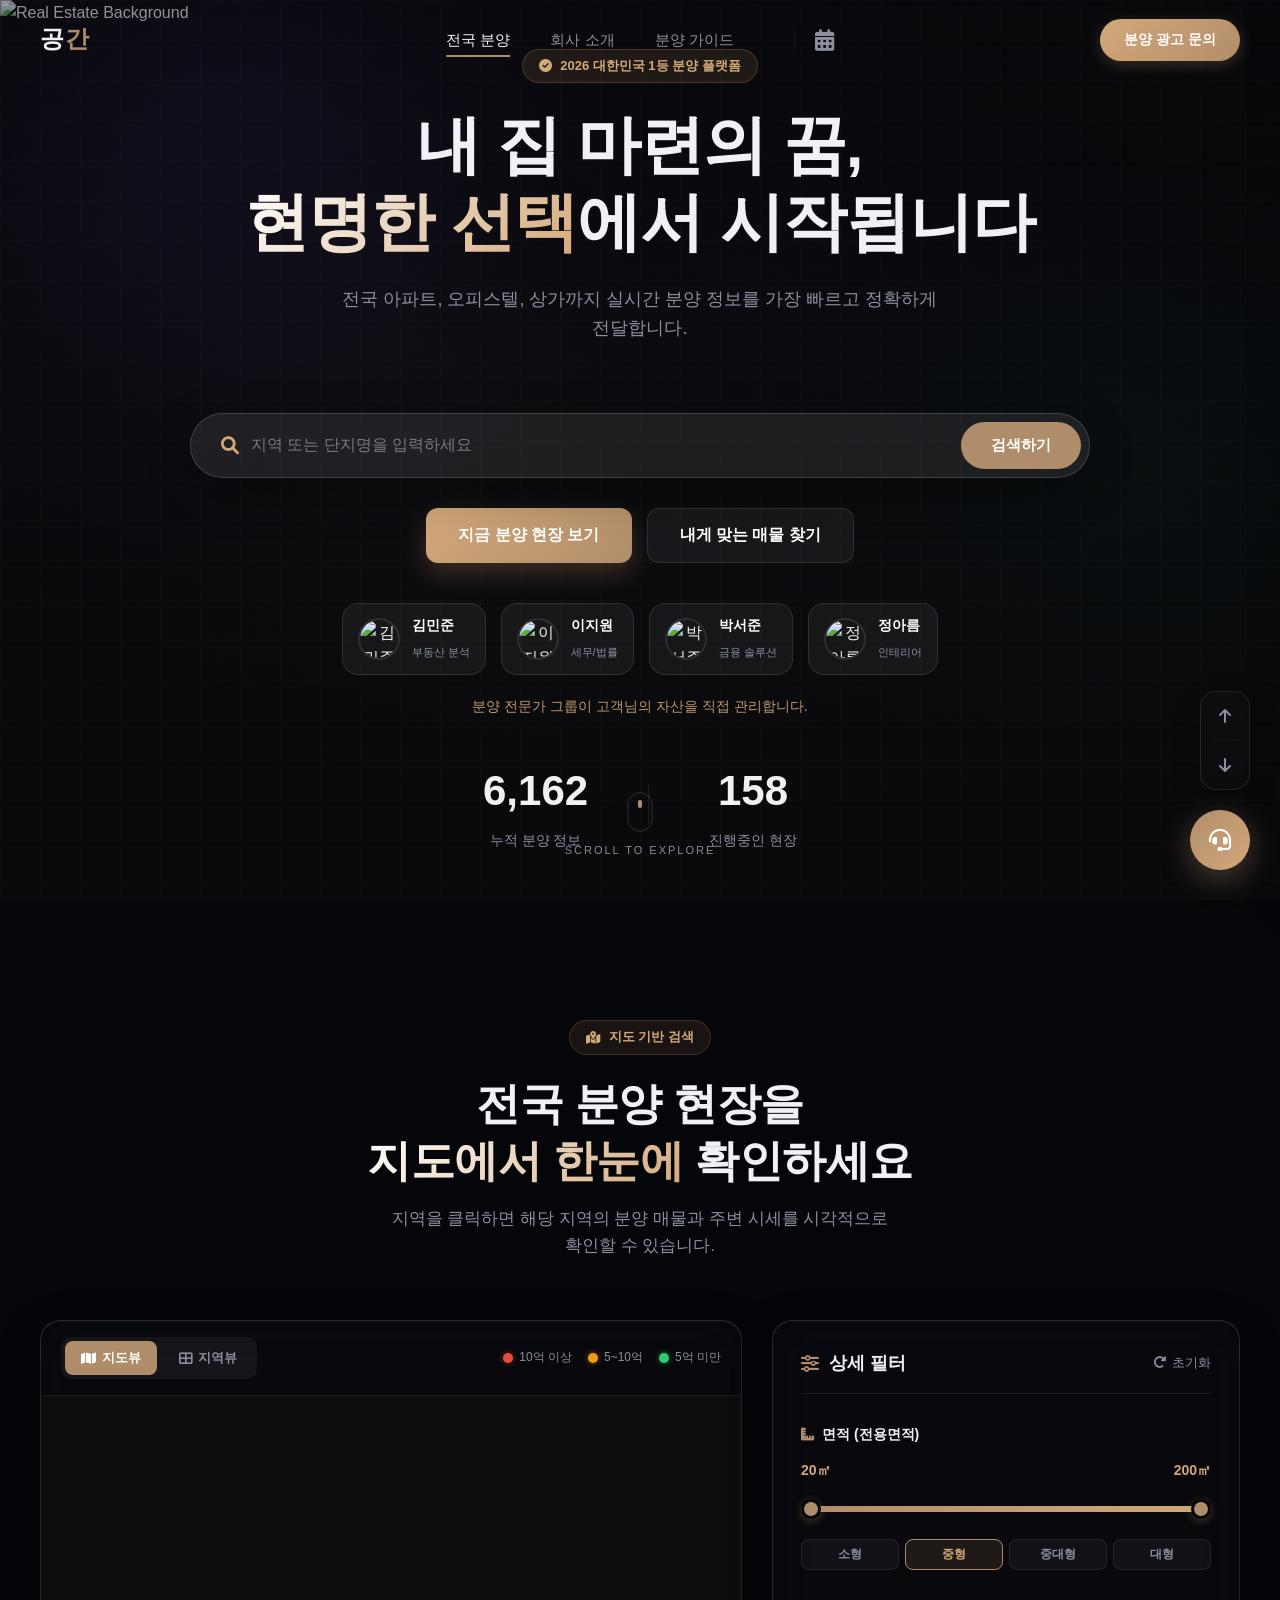
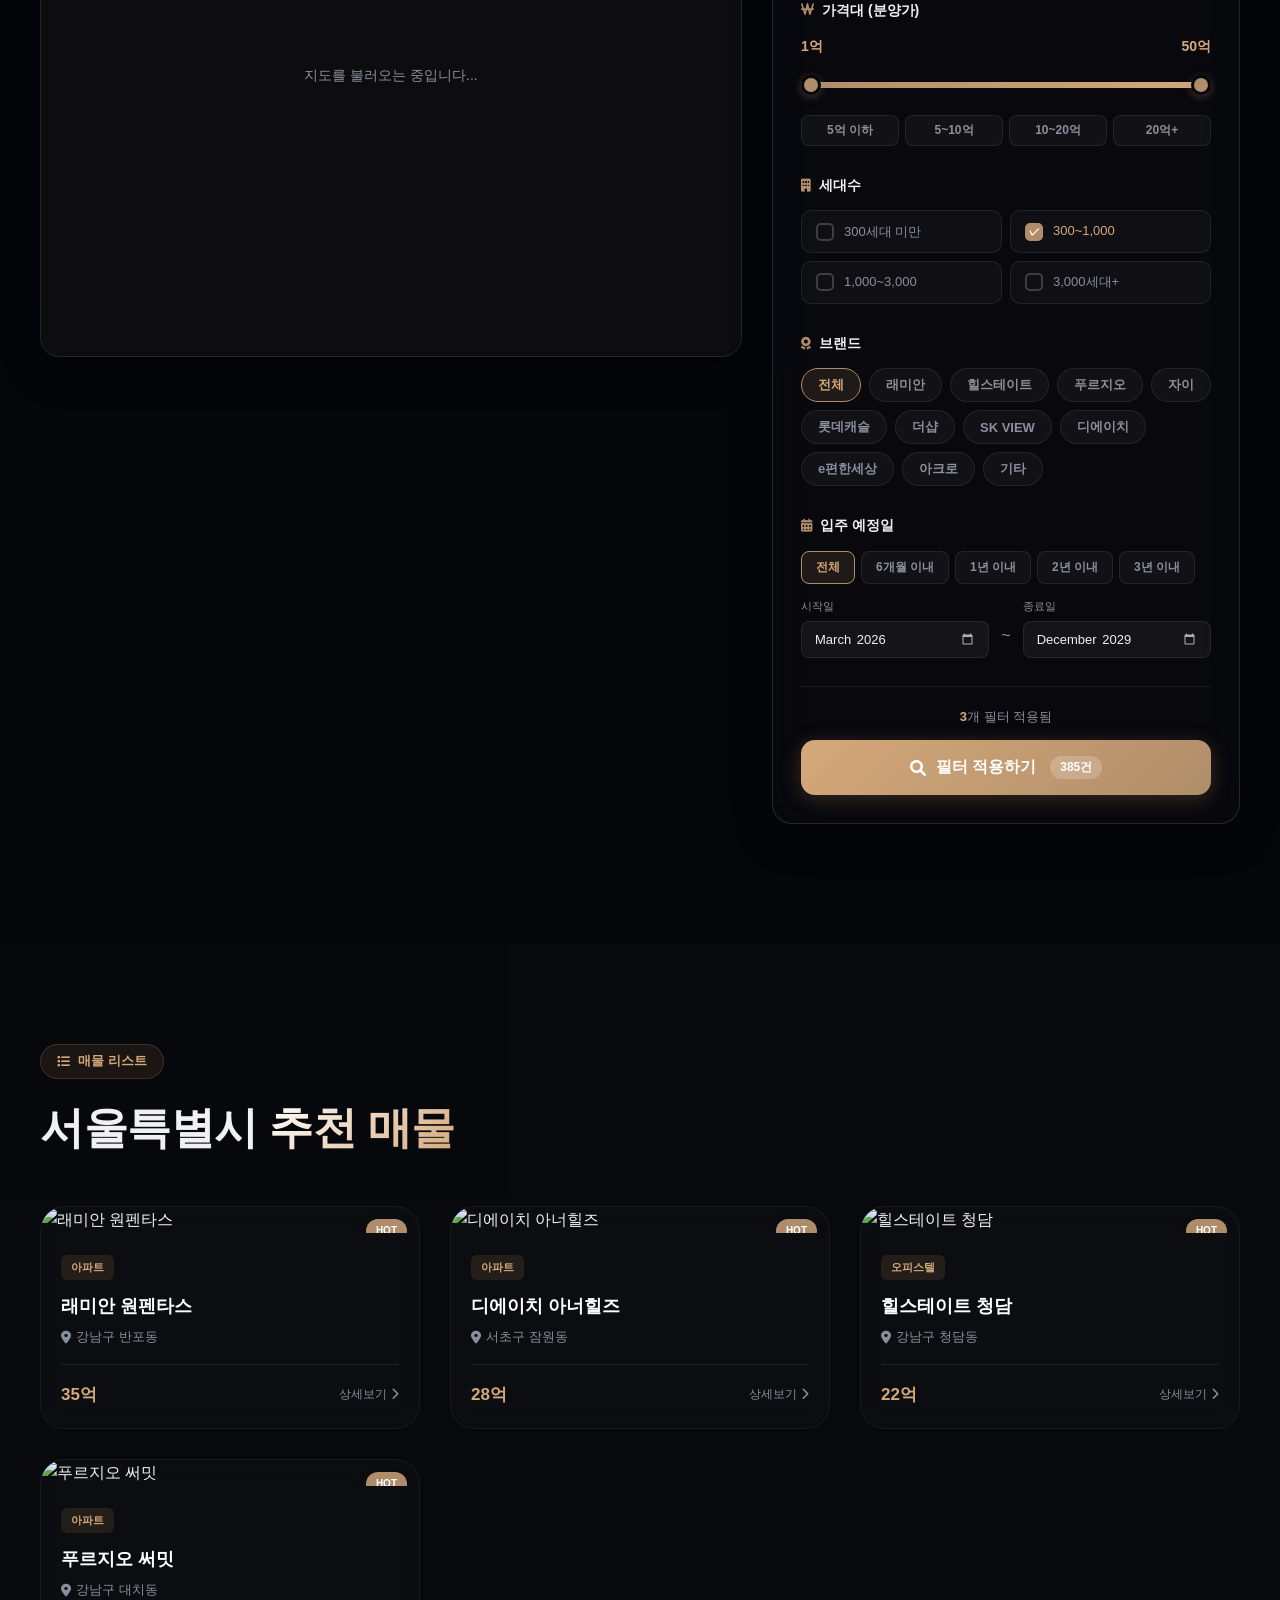
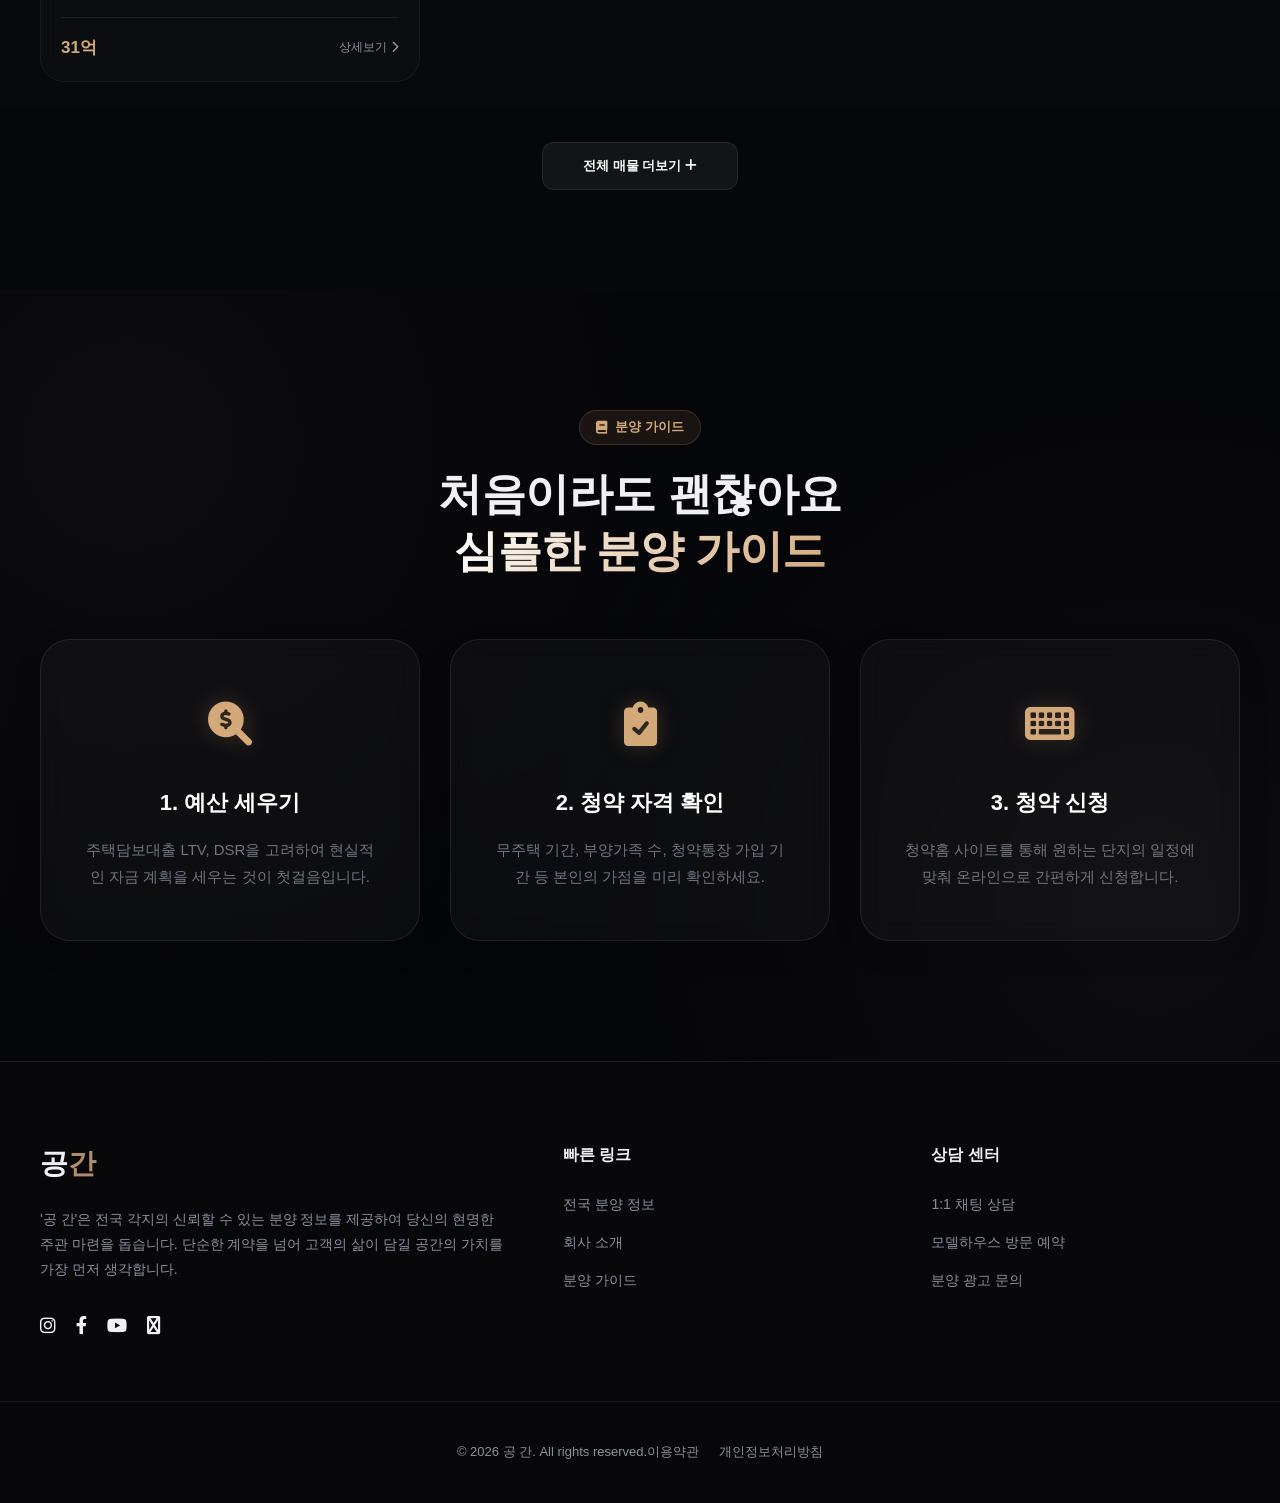
==== commit 8e6981f2: "Refine hero search, property list syncing, and mobile UI improvements" ====
--- a/index.html
+++ b/index.html
@@ -68,6 +68,20 @@
                 <p class="hero-subtitle">전국 아파트, 오피스텔, 상가까지 실시간 분양 정보를 가장 빠르고 정확하게 전달합니다.</p>
             </div>
 
+            <!-- New: Hero Search Bar -->
+            <div class="hero-search-wrapper fade-up-2">
+                <div class="hero-search-bar">
+                    <div class="search-input-group">
+                        <i class="fas fa-search"></i>
+                        <input type="text" id="hero-search-input" placeholder="지역 또는 단지명을 입력하세요">
+                    </div>
+                    <button class="hero-search-btn">검색하기</button>
+                </div>
+                <div class="hero-ctas">
+                    <button class="btn-hero-primary" onclick="window.scrollTo({top: document.getElementById('property-list-section').offsetTop - 80, behavior: 'smooth'})">지금 분양 현장 보기</button>
+                    <button class="btn-hero-secondary" onclick="openConsultModal('chat')">내게 맞는 매물 찾기</button>
+                </div>
+            </div>
 
             <div class="fade-up-2">
                 <div class="hero-expert-grid">
@@ -109,14 +123,14 @@
 
             <div class="stats-container fade-up-3">
                 <div class="stat-item">
-                    <h3 class="counter" data-target="15420">0</h3>
+                    <h3 class="counter" data-target="15420">15,420+</h3>
                     <p>누적 분양 정보</p>
                 </div>
                 <div class="stat-item">
                     <div class="stat-divider"></div>
                 </div>
                 <div class="stat-item">
-                    <h3 class="counter" data-target="385">0</h3>
+                    <h3 class="counter" data-target="385">385</h3>
                     <p>진행중인 현장</p>
                 </div>
             </div>
@@ -512,6 +526,30 @@
                         </button>
                     </div>
                 </div>
+            </div>
+        </div>
+    </section>
+
+    <!-- Section 3: Real-time Property List (New) -->
+    <section class="property-list-section" id="property-list-section">
+        <div class="section-container">
+            <div class="section-header">
+                <div class="header-left">
+                    <span class="section-badge"><i class="fas fa-list"></i> 매물 리스트</span>
+                    <h2 class="section-title"><span id="selected-region-name">전국</span> <span class="highlight">추천 매물</span></h2>
+                </div>
+            </div>
+            
+            <div class="property-list-grid" id="main-property-grid">
+                <!-- Dynamically populated from JS -->
+                <div class="loading-state">
+                    <i class="fas fa-spinner fa-spin"></i>
+                    <p>매물을 불러오고 있습니다...</p>
+                </div>
+            </div>
+            
+            <div class="list-load-more">
+                <button class="btn-load-more" onclick="openAllPropertiesModal()">전체 매물 더보기 <i class="fas fa-plus"></i></button>
             </div>
         </div>
     </section>
--- a/style.css
+++ b/style.css
@@ -738,6 +738,121 @@
 @keyframes scroll {
     0% { transform: translateY(0); opacity: 1; }
     100% { transform: translateY(15px); opacity: 0; }
+}
+
+/* New: Hero Search Wrapper & Components */
+.hero-search-wrapper {
+    width: 100%;
+    max-width: 900px;
+    margin: 40px auto;
+    display: flex;
+    flex-direction: column;
+    gap: 30px;
+    align-items: center;
+}
+
+.hero-search-bar {
+    width: 100%;
+    background: rgba(255, 255, 255, 0.08);
+    backdrop-filter: blur(20px);
+    -webkit-backdrop-filter: blur(20px);
+    border: 1px solid rgba(255, 255, 255, 0.15);
+    border-radius: 50px;
+    padding: 8px 8px 8px 30px;
+    display: flex;
+    align-items: center;
+    gap: 15px;
+    box-shadow: 0 15px 45px rgba(0, 0, 0, 0.3);
+}
+
+.hero-search-bar .search-input-group {
+    flex: 1;
+    display: flex;
+    flex-direction: row;
+    align-items: center;
+    gap: 12px;
+    height: 100%;
+}
+
+.hero-search-bar .search-input-group i {
+    color: var(--color-primary-light);
+    font-size: 18px;
+}
+
+.hero-search-bar input {
+    flex: 1;
+    background: transparent;
+    border: none;
+    color: #fff;
+    font-size: 16px;
+    font-weight: 500;
+    outline: none;
+    padding: 0;
+    margin: 0;
+    line-height: normal;
+    display: flex;
+    align-items: center;
+}
+
+.hero-search-bar input::placeholder {
+    color: rgba(255, 255, 255, 0.4);
+}
+
+.hero-search-btn {
+    padding: 14px 30px;
+    background: var(--color-primary);
+    color: #fff;
+    border-radius: 40px;
+    font-weight: 700;
+    font-size: 15px;
+    transition: var(--transition-smooth);
+    display: flex;
+    align-items: center;
+    justify-content: center;
+    cursor: pointer;
+}
+
+.hero-search-btn:hover {
+    background: var(--color-primary-light);
+    transform: scale(1.05);
+}
+
+.hero-ctas {
+    display: flex;
+    gap: 15px;
+}
+
+.btn-hero-primary {
+    padding: 16px 32px;
+    background: linear-gradient(135deg, var(--color-primary-light), var(--color-primary));
+    color: #fff;
+    border-radius: 12px;
+    font-weight: 700;
+    font-size: 16px;
+    transition: var(--transition-smooth);
+    box-shadow: 0 10px 25px rgba(168, 126, 85, 0.3);
+}
+
+.btn-hero-primary:hover {
+    transform: translateY(-3px);
+    box-shadow: 0 15px 35px rgba(168, 126, 85, 0.4);
+}
+
+.btn-hero-secondary {
+    padding: 16px 32px;
+    background: rgba(255, 255, 255, 0.05);
+    border: 1px solid rgba(255, 255, 255, 0.1);
+    color: #fff;
+    border-radius: 12px;
+    font-weight: 600;
+    font-size: 16px;
+    transition: var(--transition-smooth);
+    backdrop-filter: blur(10px);
+}
+
+.btn-hero-secondary:hover {
+    background: rgba(255, 255, 255, 0.1);
+    border-color: rgba(255, 255, 255, 0.2);
 }
 
 /* ==========================================
@@ -2612,5 +2727,127 @@
     .side-panel { width:100%; }
     .share-options { grid-template-columns: repeat(2,1fr); }
     .fab-container { bottom:20px; right:20px; }
-}
-
+
+    /* New: Property list grid mobile */
+    .property-list-grid {
+        grid-template-columns: 1fr !important;
+    }
+    
+    .guide-grid {
+        display: flex;
+        overflow-x: auto;
+        padding-bottom: 20px;
+        gap: 20px;
+        scroll-snap-type: x mandatory;
+        scrollbar-width: none;
+    }
+    
+    .guide-grid::-webkit-scrollbar {
+        display: none;
+    }
+    
+    .guide-card {
+        flex: 0 0 85%;
+        scroll-snap-align: center;
+    }
+    
+    .hero-search-bar {
+        padding: 5px 5px 5px 20px;
+    }
+    
+    .hero-search-btn {
+        padding: 10px 20px;
+        font-size: 13px;
+    }
+    
+    .hero-ctas {
+        flex-direction: column;
+        width: 100%;
+        gap: 10px;
+    }
+    
+    .hero-ctas button {
+        width: 100%;
+    }
+
+    /* Expert Grid Slider */
+    .hero-expert-grid {
+        display: flex !important;
+        overflow-x: auto;
+        padding-bottom: 10px;
+        gap: 12px;
+        scroll-snap-type: x mandatory;
+        scrollbar-width: none;
+        width: 100vw;
+        margin-left: -20px;
+        padding: 0 20px 15px;
+    }
+
+    .hero-expert-grid::-webkit-scrollbar {
+        display: none;
+    }
+
+    .expert-card-mini {
+        flex: 0 0 160px;
+        scroll-snap-align: center;
+    }
+}
+
+/* New: Property List Section Styles */
+.property-list-section {
+    padding: 100px 0;
+    background: rgba(255, 255, 255, 0.01);
+}
+
+.property-list-section .section-header {
+    display: flex;
+    justify-content: space-between;
+    align-items: flex-end;
+    text-align: left;
+    margin-bottom: 50px;
+}
+
+.header-left .section-title {
+    margin-bottom: 0;
+}
+
+
+.property-list-grid {
+    display: grid;
+    grid-template-columns: repeat(auto-fill, minmax(320px, 1fr));
+    gap: 30px;
+}
+
+.loading-state {
+    grid-column: 1 / -1;
+    text-align: center;
+    padding: 100px 0;
+    color: var(--color-text-muted);
+}
+
+.loading-state i {
+    font-size: 30px;
+    margin-bottom: 15px;
+    color: var(--color-primary);
+}
+
+.list-load-more {
+    margin-top: 60px;
+    text-align: center;
+}
+
+.btn-load-more {
+    padding: 14px 40px;
+    background: rgba(255, 255, 255, 0.05);
+    border: 1px solid var(--color-border);
+    border-radius: 12px;
+    color: #fff;
+    font-weight: 600;
+    transition: var(--transition-smooth);
+}
+
+.btn-load-more:hover {
+    background: rgba(255, 255, 255, 0.1);
+    border-color: var(--color-primary);
+}
+
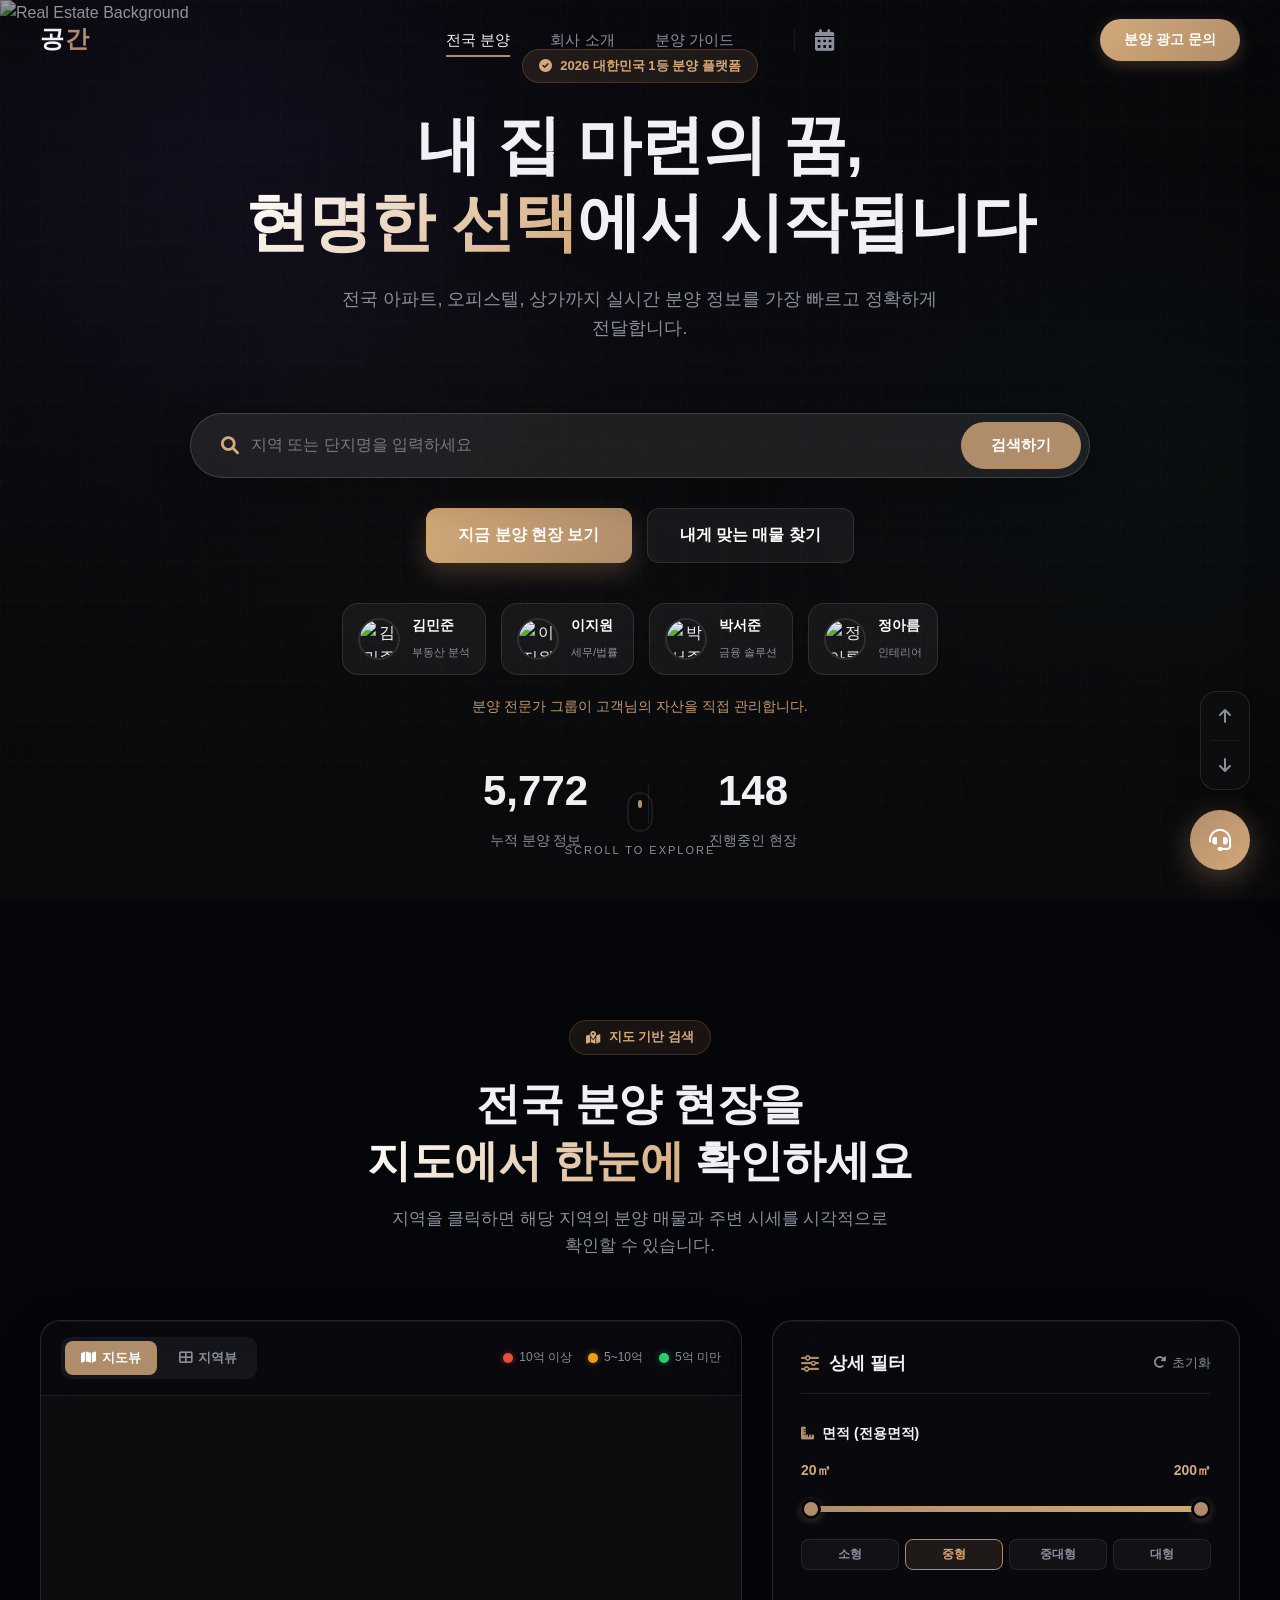
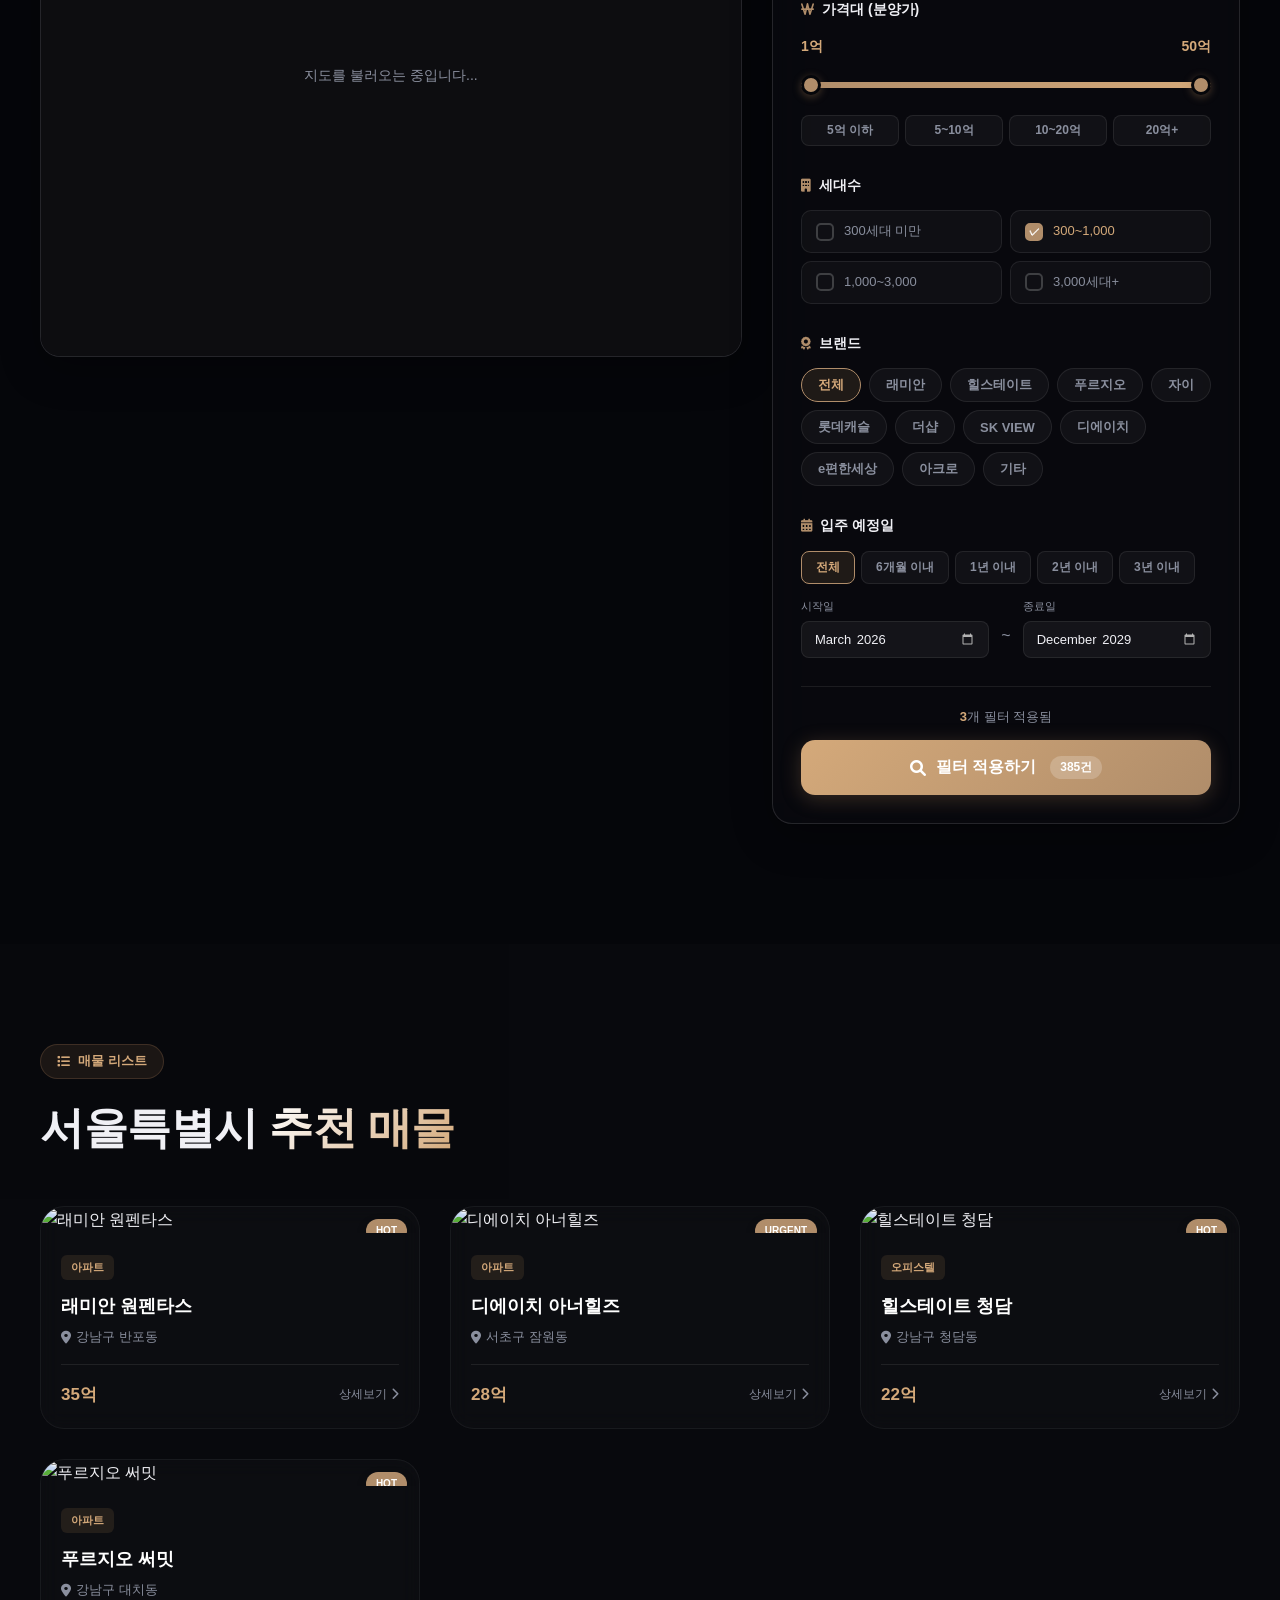
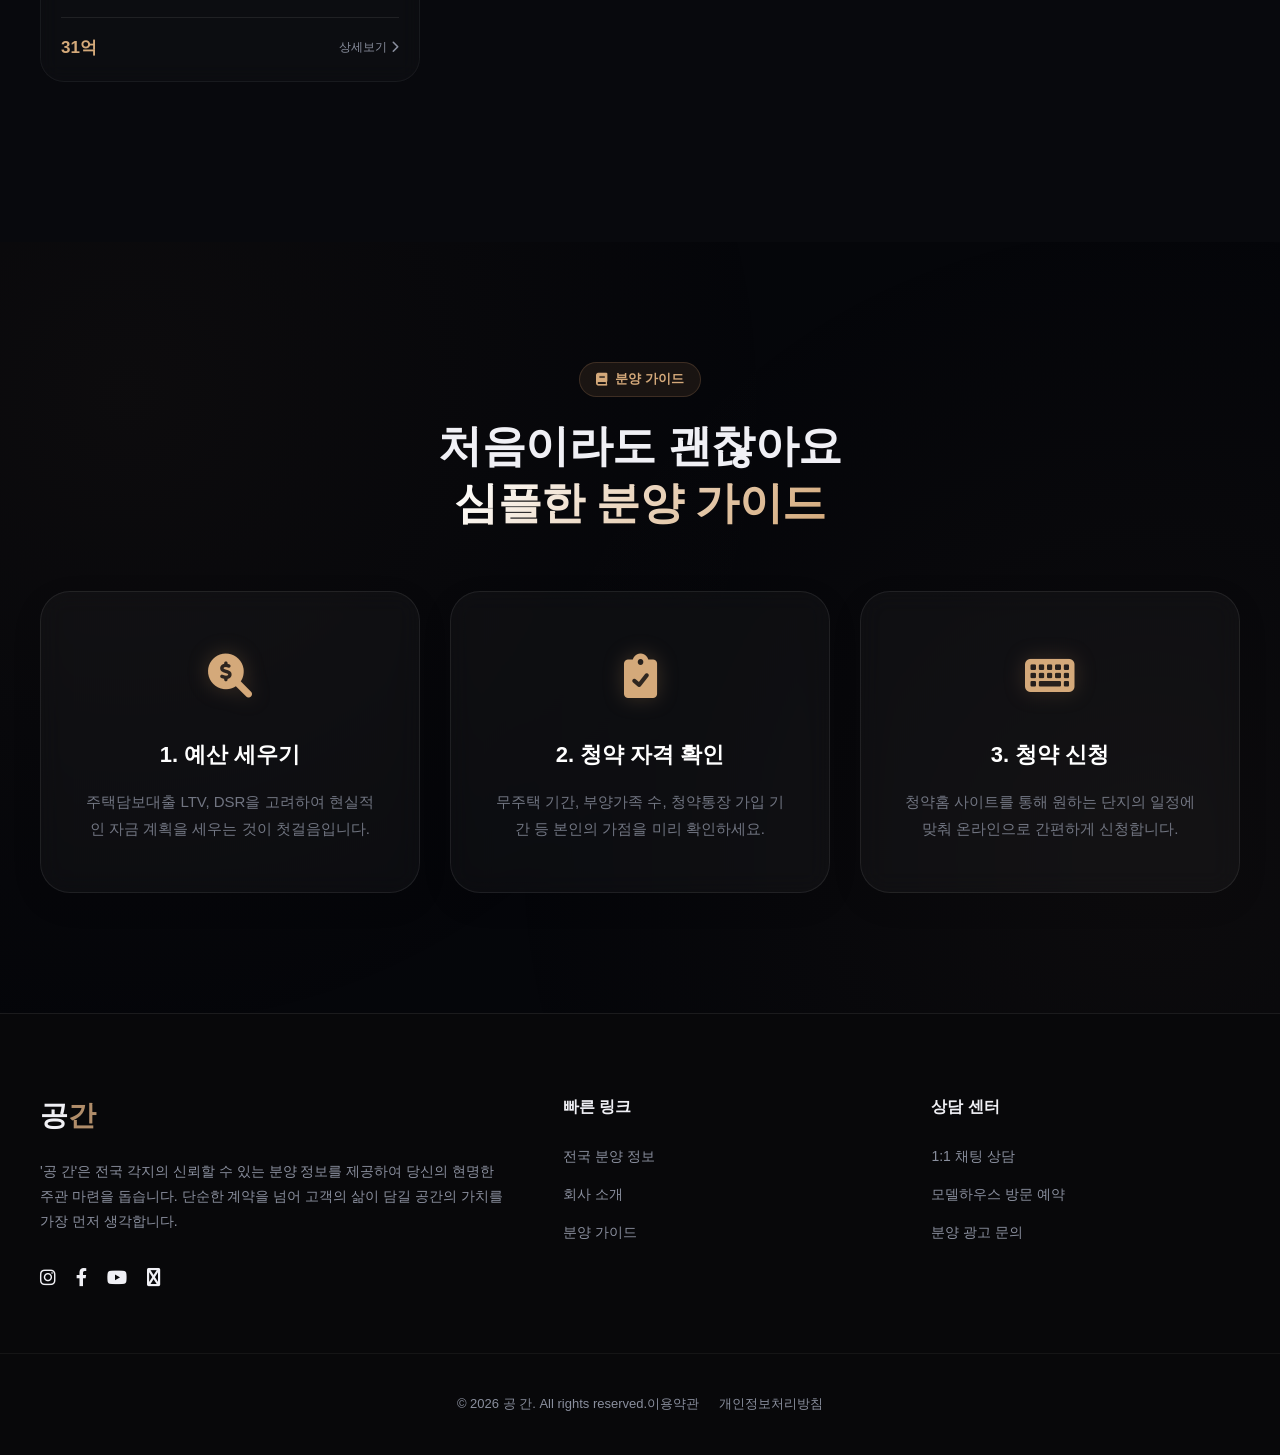
==== commit 32270067: "Implement expandable property list with add/fold functionality" ====
--- a/index.html
+++ b/index.html
@@ -549,7 +549,7 @@
             </div>
             
             <div class="list-load-more">
-                <button class="btn-load-more" onclick="openAllPropertiesModal()">전체 매물 더보기 <i class="fas fa-plus"></i></button>
+                <button class="btn-load-more" onclick="togglePropertyExpansion()">전체 매물 더보기 <i class="fas fa-chevron-down"></i></button>
             </div>
         </div>
     </section>
--- a/style.css
+++ b/style.css
@@ -2851,3 +2851,12 @@
     border-color: var(--color-primary);
 }
 
+.fade-in {
+    animation: cardFadeIn 0.5s ease forwards;
+}
+
+@keyframes cardFadeIn {
+    from { opacity: 0; transform: translateY(20px); }
+    to { opacity: 1; transform: translateY(0); }
+}
+
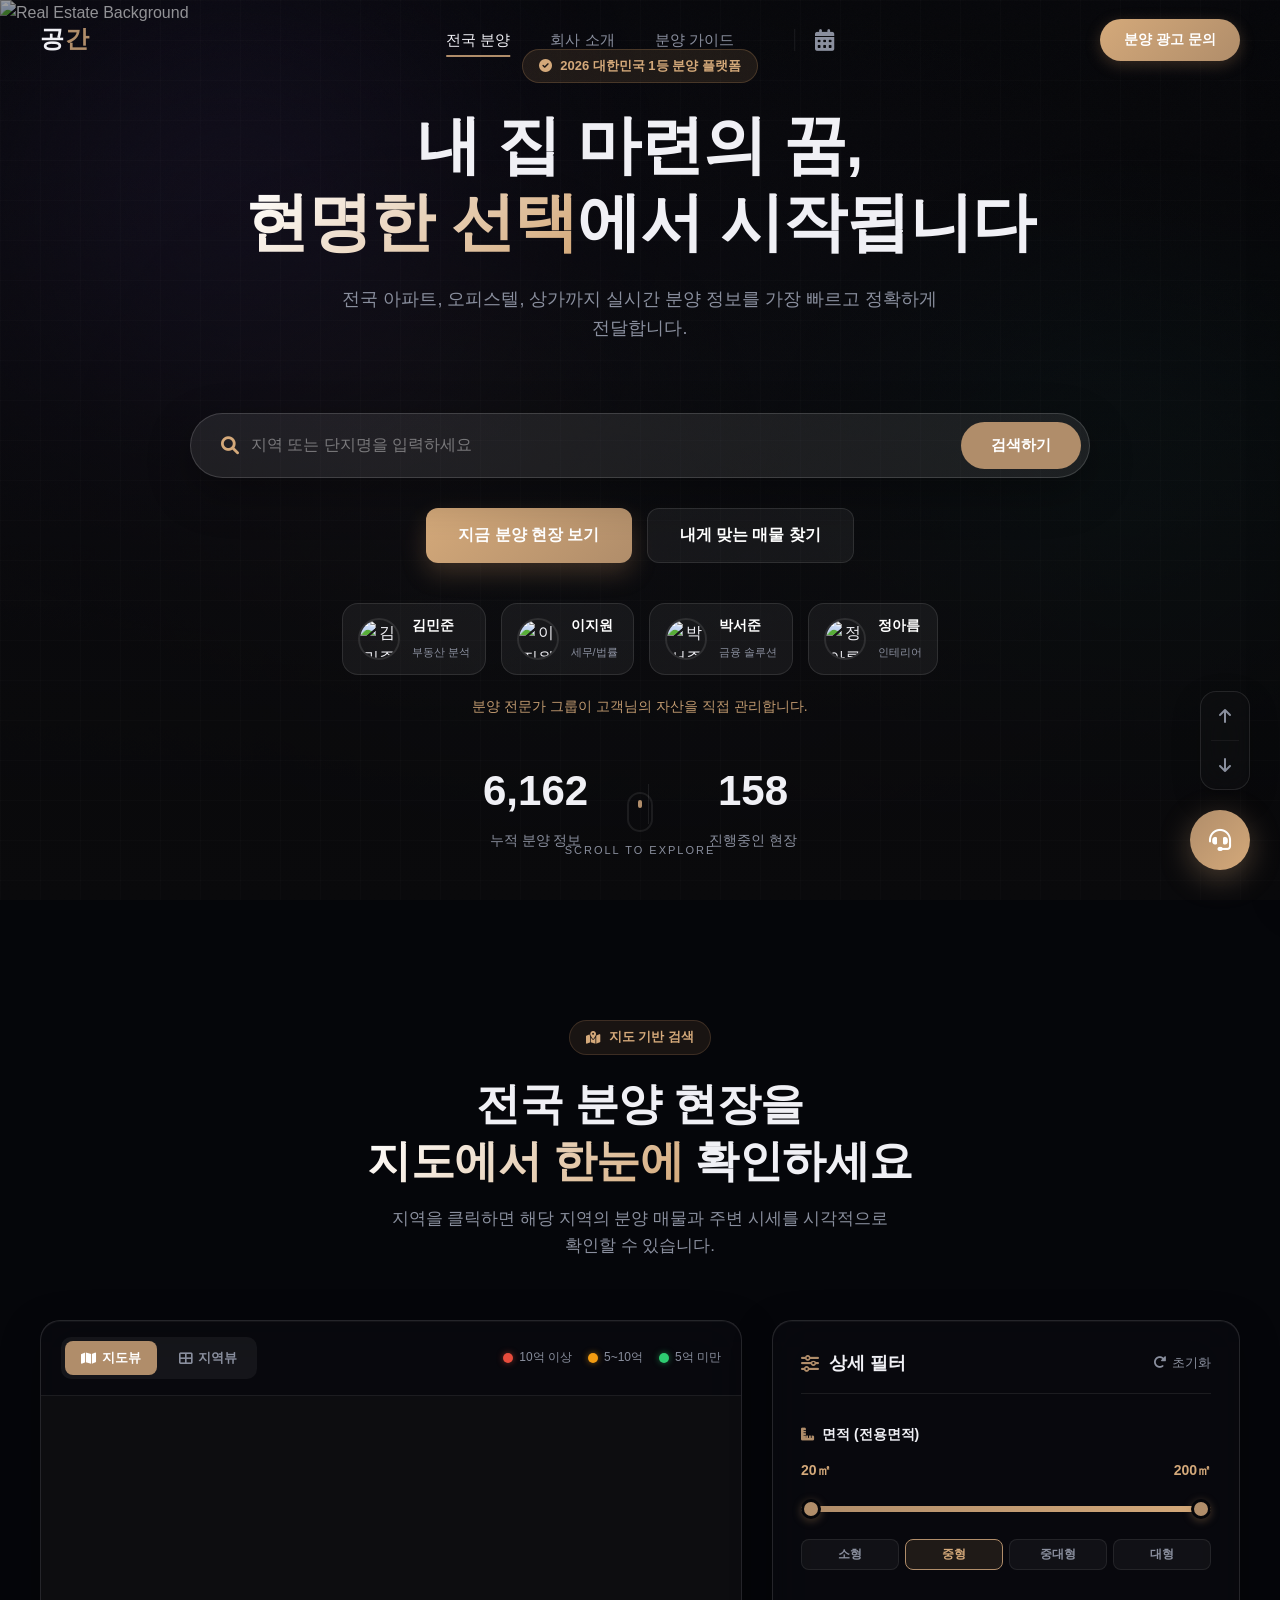
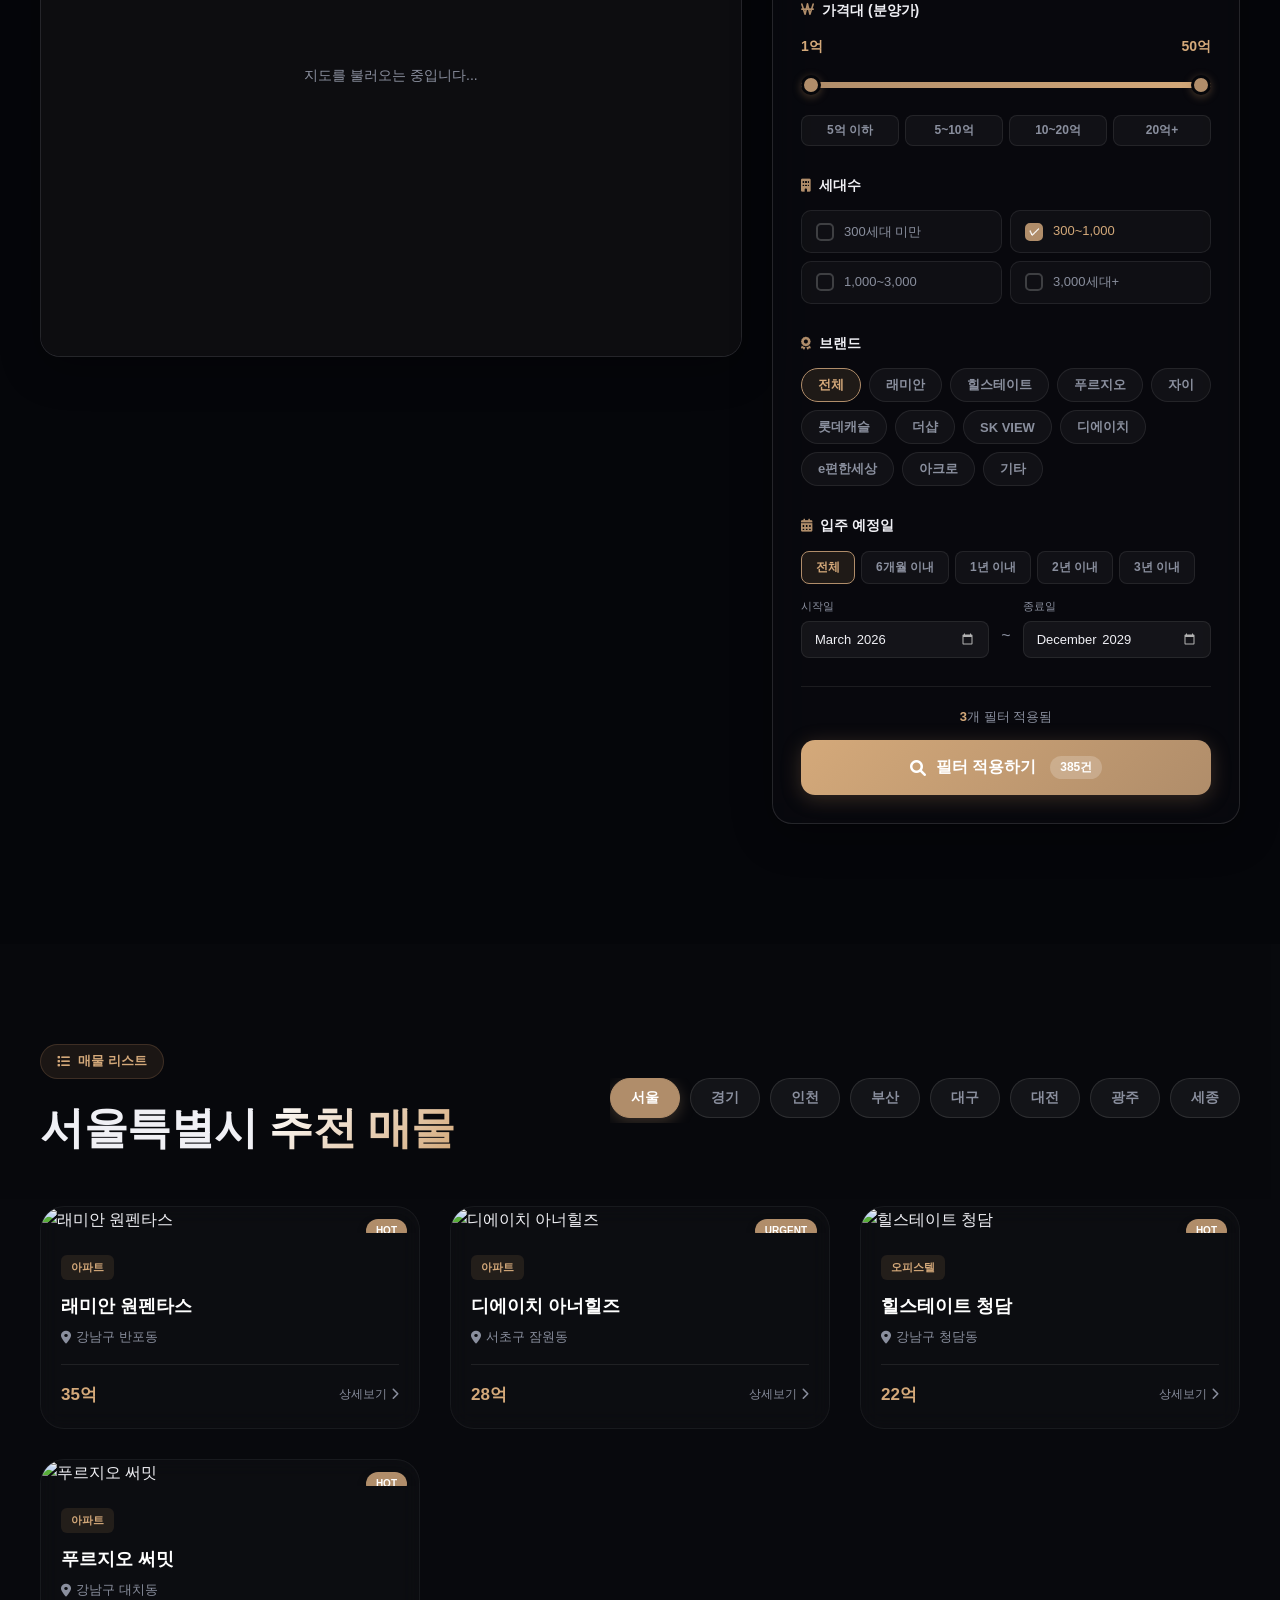
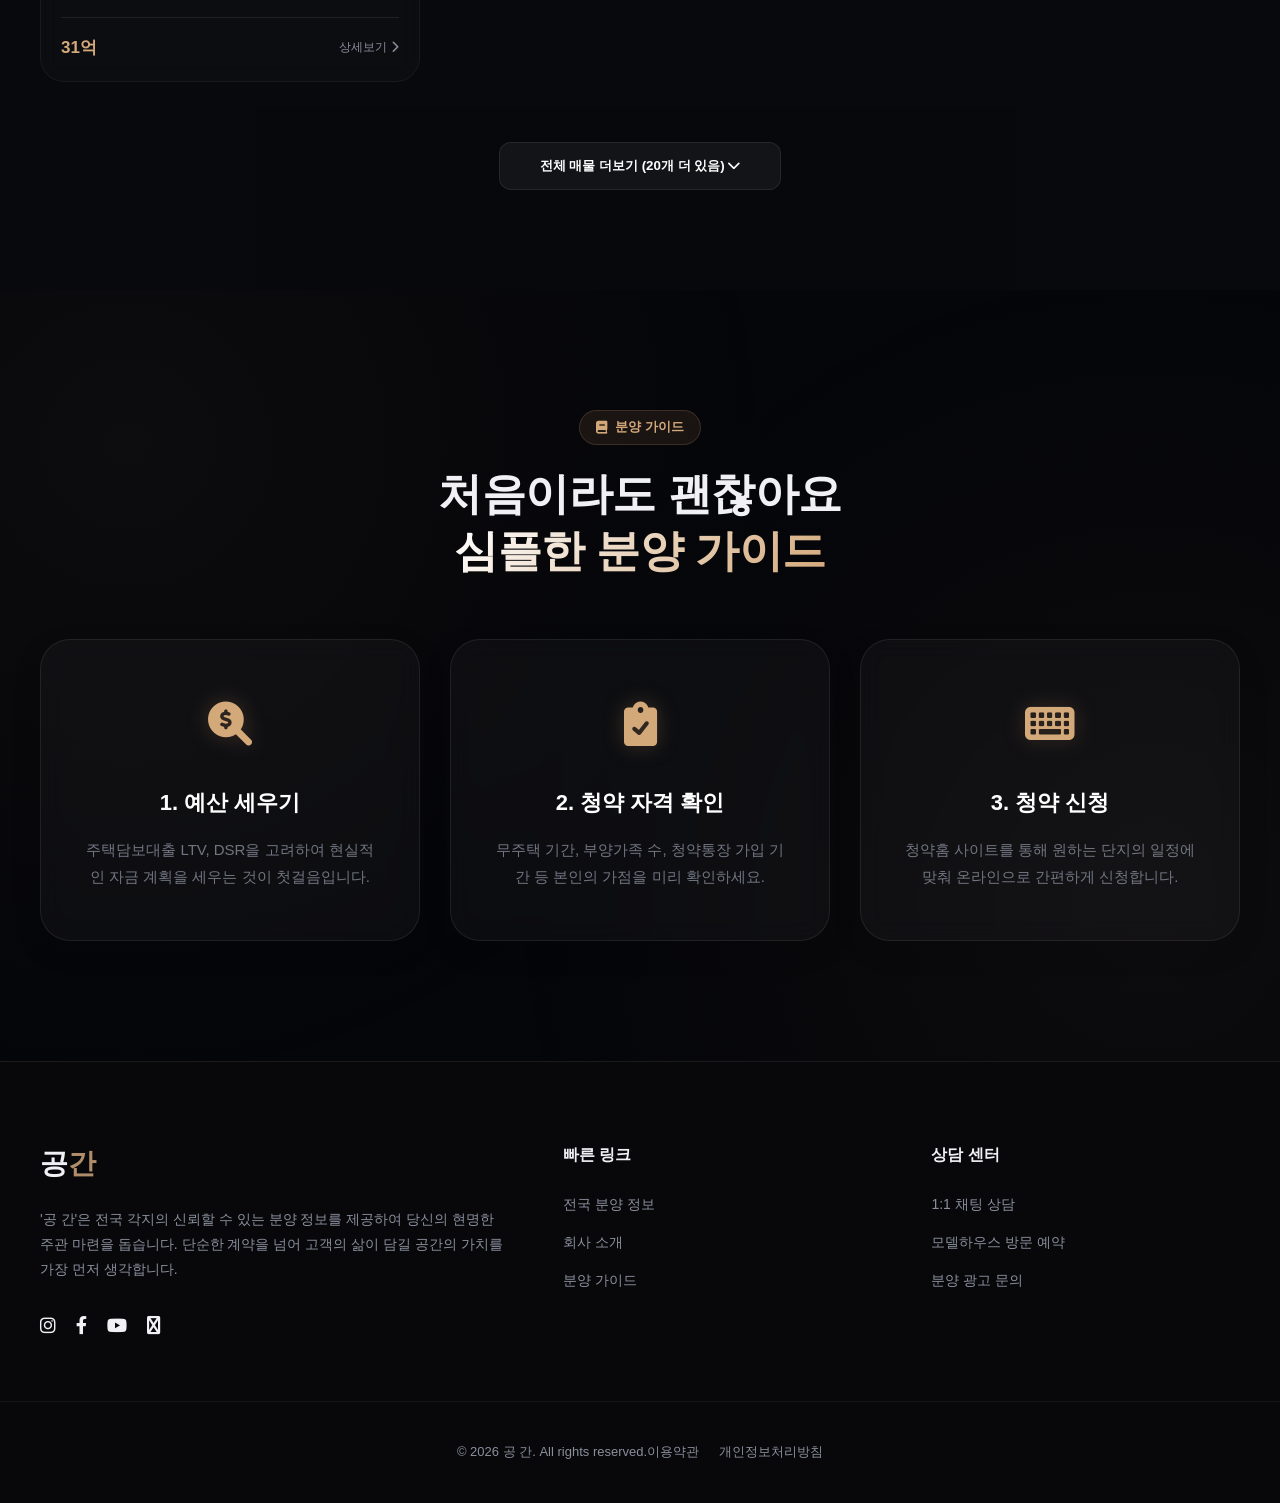
==== commit f619fbe6: "Implement region tabs for property list and enable mock data for all regions" ====
--- a/index.html
+++ b/index.html
@@ -537,6 +537,18 @@
                 <div class="header-left">
                     <span class="section-badge"><i class="fas fa-list"></i> 매물 리스트</span>
                     <h2 class="section-title"><span id="selected-region-name">전국</span> <span class="highlight">추천 매물</span></h2>
+                </div>
+                <div class="header-right">
+                    <div class="property-region-tabs">
+                        <button class="region-tab-btn active" data-region="seoul">서울</button>
+                        <button class="region-tab-btn" data-region="gyeonggi">경기</button>
+                        <button class="region-tab-btn" data-region="incheon">인천</button>
+                        <button class="region-tab-btn" data-region="busan">부산</button>
+                        <button class="region-tab-btn" data-region="daegu">대구</button>
+                        <button class="region-tab-btn" data-region="daejeon">대전</button>
+                        <button class="region-tab-btn" data-region="gwangju">광주</button>
+                        <button class="region-tab-btn" data-region="sejong">세종</button>
+                    </div>
                 </div>
             </div>
             
--- a/style.css
+++ b/style.css
@@ -2802,9 +2802,48 @@
 .property-list-section .section-header {
     display: flex;
     justify-content: space-between;
-    align-items: flex-end;
+    align-items: center; /* Changed from flex-end to center */
     text-align: left;
     margin-bottom: 50px;
+    flex-wrap: wrap;
+    gap: 20px;
+}
+
+.property-region-tabs {
+    display: flex;
+    gap: 10px;
+    overflow-x: auto;
+    padding-bottom: 5px;
+    scrollbar-width: none;
+    -ms-overflow-style: none;
+}
+
+.property-region-tabs::-webkit-scrollbar {
+    display: none;
+}
+
+.region-tab-btn {
+    padding: 10px 20px;
+    background: rgba(255, 255, 255, 0.05);
+    border: 1px solid rgba(255, 255, 255, 0.1);
+    border-radius: 30px;
+    color: var(--color-text-muted);
+    font-size: 14px;
+    font-weight: 600;
+    white-space: nowrap;
+    transition: var(--transition-smooth);
+}
+
+.region-tab-btn:hover {
+    background: rgba(255, 255, 255, 0.1);
+    color: #fff;
+}
+
+.region-tab-btn.active {
+    background: var(--color-primary);
+    color: #fff;
+    border-color: var(--color-primary);
+    box-shadow: 0 4px 15px rgba(176, 141, 106, 0.3);
 }
 
 .header-left .section-title {
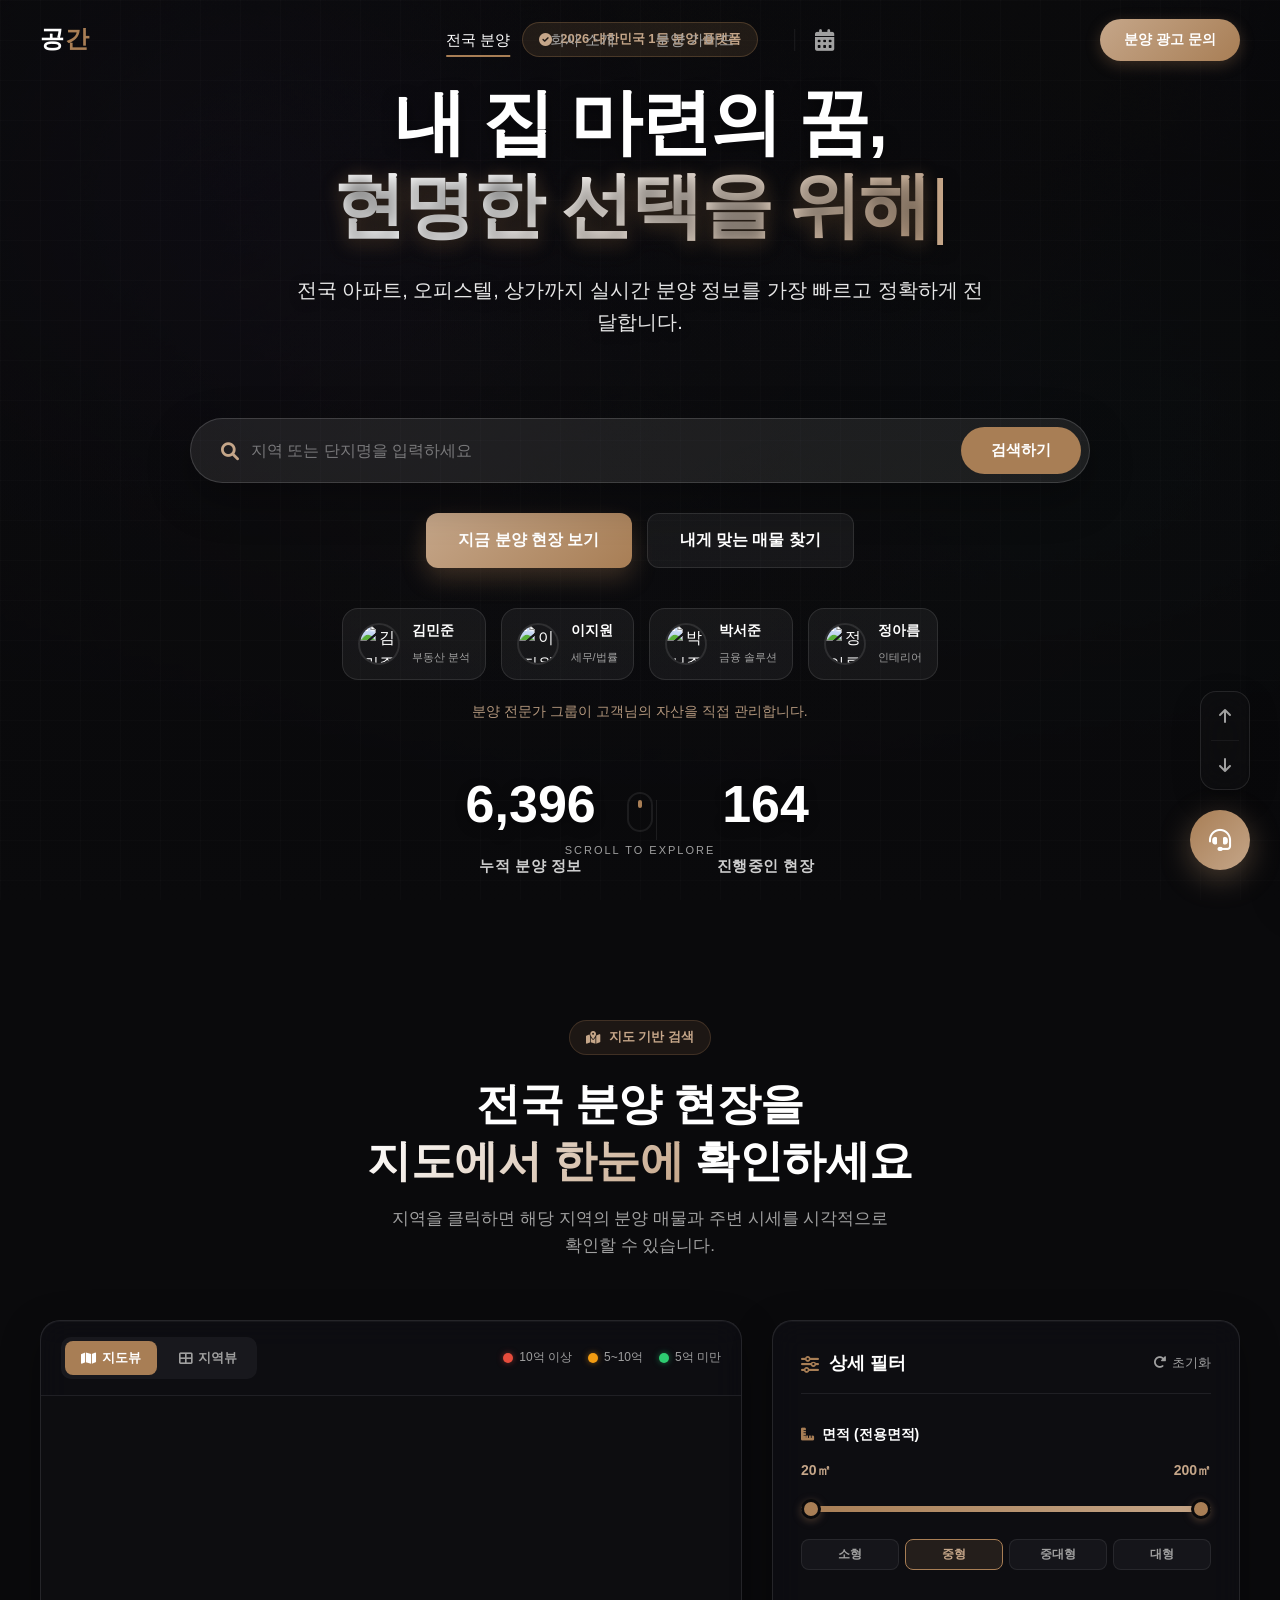
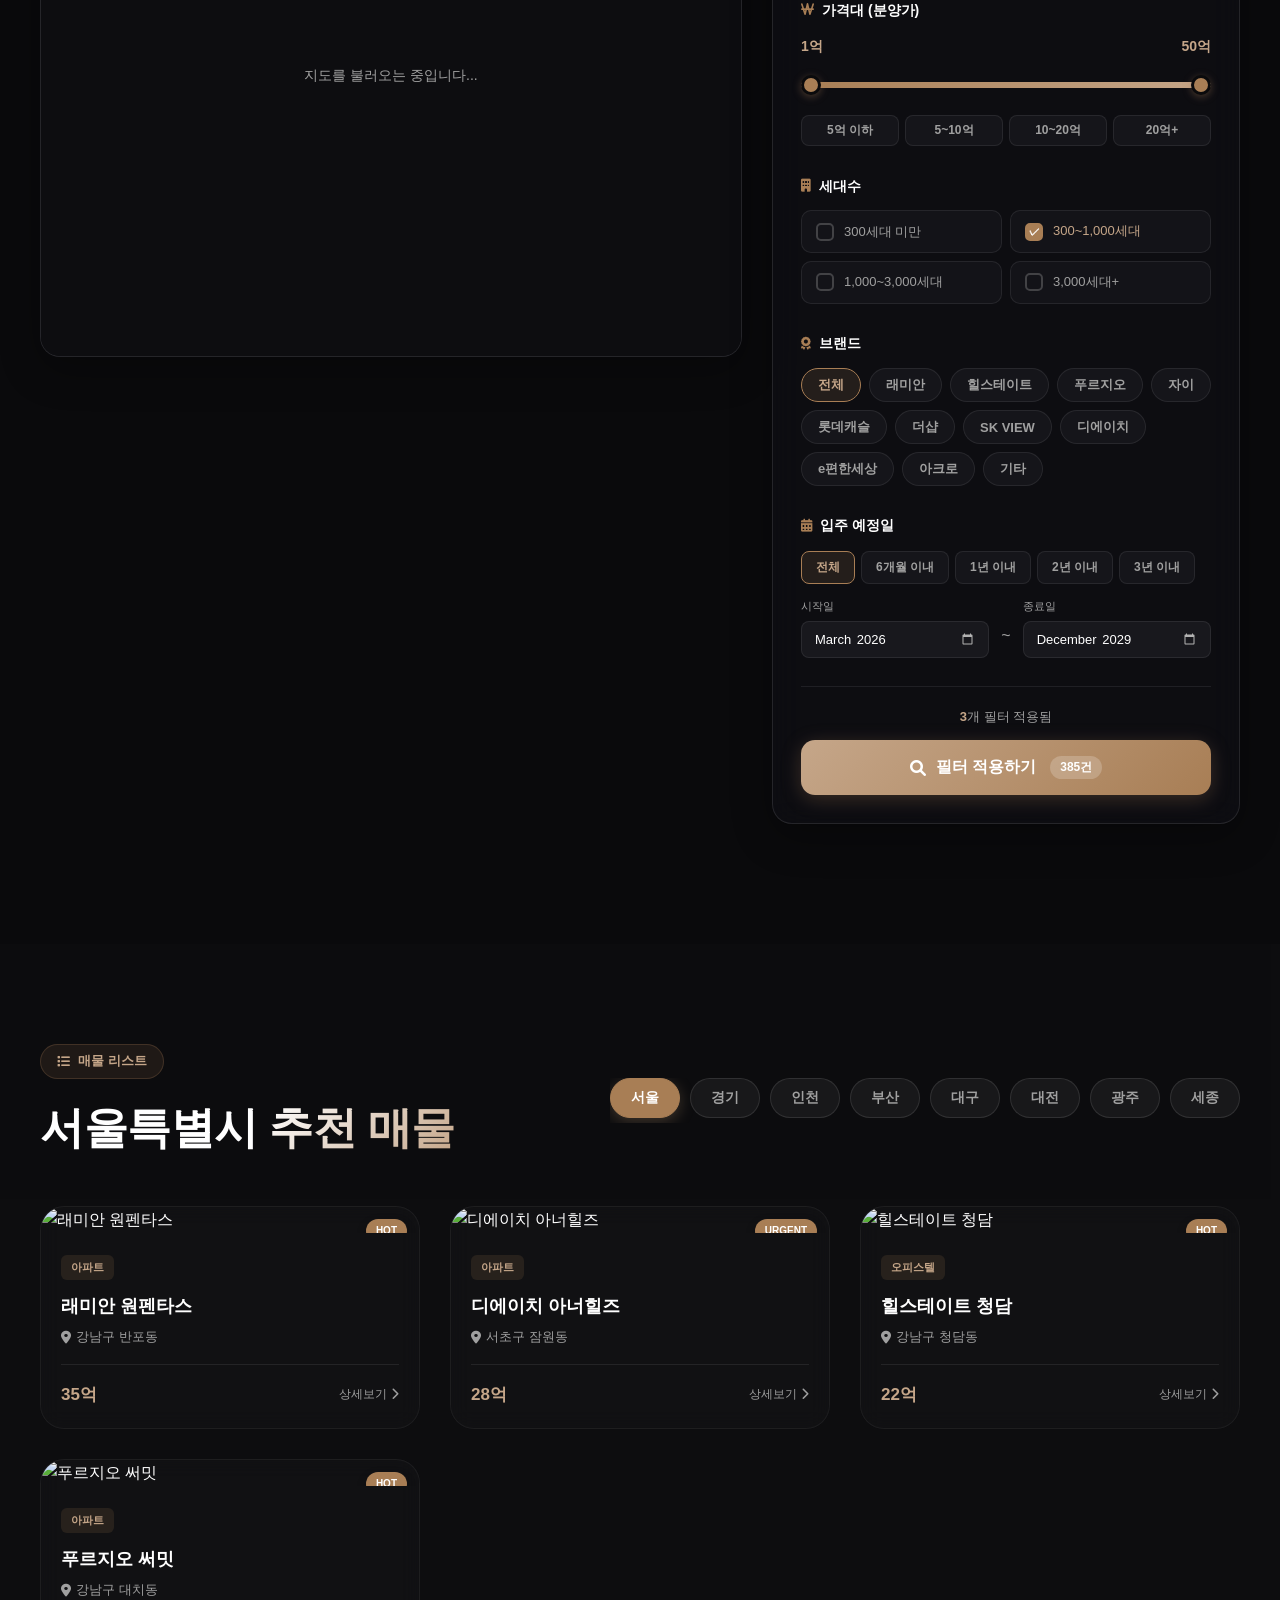
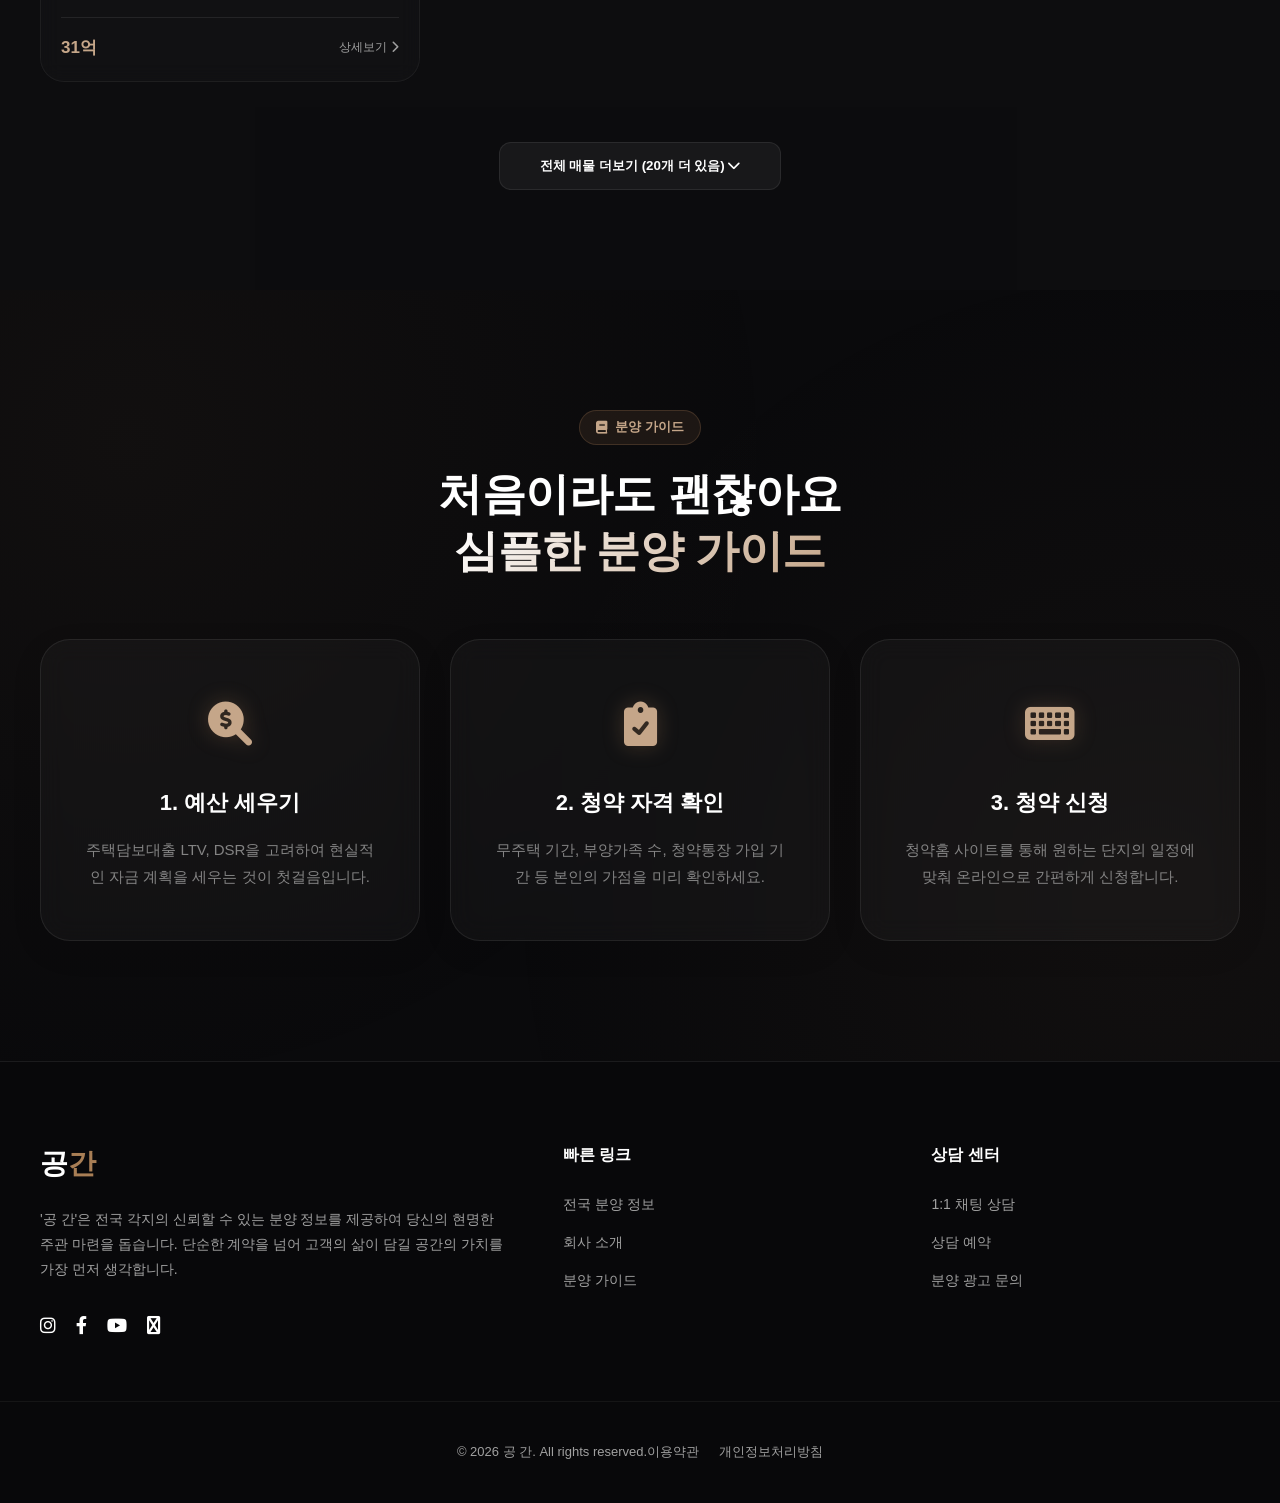
==== commit a1be14bd: "Add files via upload" ====
--- a/index.html
+++ b/index.html
@@ -55,8 +55,12 @@
 
     <main class="hero">
         <div class="hero-bg">
-            <img src="https://images.unsplash.com/photo-1600596542815-ffad4c1539a9?ixlib=rb-4.0.3&auto=format&fit=crop&w=2075&q=80"
-                alt="Real Estate Background">
+            <div class="video-slider">
+                <div class="slide" style="background-image: url('https://images.unsplash.com/photo-1600596542815-ffad4c1539a9?ixlib=rb-4.0.3&auto=format&fit=crop&w=2075&q=80')"></div>
+                <div class="slide" style="background-image: url('https://images.unsplash.com/photo-1486406146926-c627a92ad1ab?ixlib=rb-4.0.3&auto=format&fit=crop&w=2000&q=80')"></div>
+                <div class="slide" style="background-image: url('https://images.unsplash.com/photo-1613490493576-7fde63acd811?ixlib=rb-4.0.3&auto=format&fit=crop&w=2000&q=80')"></div>
+                <div class="slide" style="background-image: url('https://images.unsplash.com/photo-1545324418-cc1a3fa10c00?ixlib=rb-4.0.3&auto=format&fit=crop&w=2000&q=80')"></div>
+            </div>
             <div class="overlay"></div>
             <div class="grid-overlay"></div>
         </div>
@@ -64,7 +68,7 @@
         <div class="hero-content">
             <div class="fade-up-1">
                 <span class="badge"><i class="fas fa-check-circle"></i> 2026 대한민국 1등 분양 플랫폼</span>
-                <h1 class="hero-title">내 집 마련의 꿈,<br><span class="highlight">현명한 선택</span>에서 시작됩니다</h1>
+                <h1 class="hero-title">내 집 마련의 꿈,<br><span class="highlight" id="typing-text"></span><span class="typing-cursor">|</span></h1>
                 <p class="hero-subtitle">전국 아파트, 오피스텔, 상가까지 실시간 분양 정보를 가장 빠르고 정확하게 전달합니다.</p>
             </div>
 
@@ -452,12 +456,12 @@
                             <label class="checkbox-card">
                                 <input type="checkbox" name="units" value="medium" checked>
                                 <span class="checkmark"></span>
-                                <span class="checkbox-text">300~1,000</span>
+                                <span class="checkbox-text">300~1,000세대</span>
                             </label>
                             <label class="checkbox-card">
                                 <input type="checkbox" name="units" value="large">
                                 <span class="checkmark"></span>
-                                <span class="checkbox-text">1,000~3,000</span>
+                                <span class="checkbox-text">1,000~3,000세대</span>
                             </label>
                             <label class="checkbox-card">
                                 <input type="checkbox" name="units" value="mega">
@@ -735,7 +739,7 @@
                 <i class="fas fa-comments"></i>
                 <span>채팅 상담</span>
             </button>
-            <button class="fab-item" id="fab-visit" title="방문/상담 예약">
+            <button class="fab-item" id="fab-visit" title="상담 예약">
                 <i class="fas fa-calendar-check"></i>
                 <span>상담 예약</span>
             </button>
@@ -753,11 +757,12 @@
             <h2><i class="fas fa-headset"></i> 스마트 상담 센터</h2>
             <div class="consult-tabs">
                 <button class="consult-tab active" data-ctab="chat"><i class="fas fa-comments"></i> 1:1 채팅 상담</button>
-                <button class="consult-tab" data-ctab="visit"><i class="fas fa-calendar-check"></i> 상담/방문 예약</button>
+                <button class="consult-tab" data-ctab="visit"><i class="fas fa-calendar-check"></i> 상담 예약</button>
             </div>
             <div class="consult-content active" id="ctab-chat">
+                <div class="consult-desc">궁금하신 내용을 입력하시면 전문 상담사가 실시간으로 답변해 드립니다.</div>
                 <div class="chat-preview">
-                    <div class="chat-bubble bot"><span>안녕하세요! '공 간' 스마트 상담 센터입니다. 😊<br>채팅을 통해 실시간으로 무엇이든 물어보세요.</span></div>
+                    <div class="chat-bubble bot"><span>안녕하세요! '공 간' 스마트 상담 센터입니다. 😊<br>어떤 단지 정보가 궁금하신가요?</span></div>
                 </div>
                 <div class="chat-input-area">
                     <input type="text" placeholder="문의하실 내용을 입력하세요..." id="chat-input">
@@ -768,44 +773,52 @@
             <div class="consult-content" id="ctab-visit">
                 <form class="consult-form" id="visit-form">
                     <div class="form-group">
-                        <label>이름</label>
+                        <label><i class="fas fa-user"></i> 이름</label>
                         <input type="text" id="visit-name" placeholder="홍길동" required>
                     </div>
                     <div class="form-group">
-                        <label>연락처</label>
+                        <label><i class="fas fa-phone"></i> 연락처</label>
                         <input type="tel" id="visit-phone" placeholder="010-0000-0000" required>
-                    </div>
-                    <div class="form-group">
-                        <label>방문 희망 현장</label>
-                        <select id="visit-site">
-                            <option>래미안 원펜타스 모델하우스</option>
-                            <option>힐스테이트 판교역 홍보관</option>
-                            <option>디에이치 아너힐즈 견본주택</option>
-                        </select>
                     </div>
                     <div class="form-row">
                         <div class="form-group">
-                            <label>희망 날짜</label>
+                            <label><i class="fas fa-calendar-alt"></i> 희망 날짜</label>
                             <input type="date" id="visit-date" value="2026-03-20" required>
                         </div>
                         <div class="form-group">
-                            <label>희망 시간</label>
+                            <label><i class="fas fa-clock"></i> 희망 시간</label>
                             <select id="visit-time">
-                                <option>10:00</option>
-                                <option>11:00</option>
-                                <option>13:00</option>
-                                <option>14:00</option>
-                                <option>15:00</option>
-                                <option>16:00</option>
+                                <optgroup label="오전">
+                                    <option>09:00</option>
+                                    <option>09:30</option>
+                                    <option>10:00</option>
+                                    <option>10:30</option>
+                                    <option>11:00</option>
+                                    <option>11:30</option>
+                                </optgroup>
+                                <optgroup label="오후">
+                                    <option>12:00</option>
+                                    <option>12:30</option>
+                                    <option>13:00</option>
+                                    <option>13:30</option>
+                                    <option>14:00</option>
+                                    <option>14:30</option>
+                                    <option>15:00</option>
+                                    <option>15:30</option>
+                                    <option>16:00</option>
+                                    <option>16:30</option>
+                                    <option>17:00</option>
+                                    <option>17:30</option>
+                                    <option>18:00</option>
+                                </optgroup>
                             </select>
                         </div>
                     </div>
                     <div class="form-group">
-                        <label>요청 사항</label>
-                        <textarea id="visit-memo" placeholder="추가 요청 사항이 있으시면 적어주세요."></textarea>
-                    </div>
-                    <button type="submit" class="btn-consult-submit"><i class="fas fa-calendar-check"></i> 방문 예약
-                        신청</button>
+                        <label><i class="fas fa-edit"></i> 요청 사항</label>
+                        <textarea id="visit-memo" placeholder="상담받고 싶은 내용을 적어주세요."></textarea>
+                    </div>
+                    <button type="submit" class="btn-consult-submit"><i class="fas fa-calendar-check"></i> 상담 예약 신청</button>
                 </form>
             </div>
         </div>
@@ -992,7 +1005,7 @@
                 <h4>상담 센터</h4>
                 <ul>
                     <li><a href="#" onclick="openConsultModal('chat')">1:1 채팅 상담</a></li>
-                    <li><a href="#" onclick="openConsultModal('visit')">모델하우스 방문 예약</a></li>
+                    <li><a href="#" onclick="openConsultModal('visit')">상담 예약</a></li>
                     <li><a href="inquiry.html">분양 광고 문의</a></li>
                 </ul>
             </div>
--- a/style.css
+++ b/style.css
@@ -1,16 +1,17 @@
 :root {
     /* Colors */
-    --color-bg-dark: #05060a;
-    --color-primary: #b08d6a;
-    --color-primary-light: #d4a97a;
-    --color-text-main: #f0f0f5;
-    --color-text-muted: #8a8f9e;
+    --color-primary: #a87e55;
+    --color-primary-light: #c5a689;
+    --color-bg: #050505;
+    --color-bg-dark: #0a0a0c;
+    --color-text-main: #ffffff;
+    --color-text-muted: #a0a0a0;
     --color-border: rgba(255, 255, 255, 0.08);
-    --color-border-glass: rgba(255, 255, 255, 0.12);
-    --color-glass: rgba(12, 12, 18, 0.55);
-    --color-glass-light: rgba(20, 20, 30, 0.45);
-    --glass-blur: blur(24px);
-    --glass-blur-heavy: blur(40px);
+    --color-border-glass: rgba(255, 255, 255, 0.1);
+    --color-glass: rgba(15, 15, 20, 0.7);
+    --color-glass-light: rgba(20, 20, 30, 0.45); /* This variable was not in the provided edit, keeping original value */
+    --glass-blur: blur(15px);
+    --glass-blur-heavy: blur(30px);
     
     /* Typography */
     --font-main: 'Pretendard', -apple-system, BlinkMacSystemFont, "Segoe UI", Roboto, "Helvetica Neue", Arial, sans-serif;
@@ -354,18 +355,41 @@
     width: 100%;
     height: 100%;
     z-index: -1;
-}
-
-.hero-bg img {
+    overflow: hidden;
+}
+
+.video-slider {
+    position: absolute;
+    top: 0;
+    left: 0;
     width: 100%;
     height: 100%;
-    object-fit: cover;
-    animation: zoomOut 20s ease-out forwards;
-}
-
-@keyframes zoomOut {
-    0% { transform: scale(1.1); }
-    100% { transform: scale(1); }
+}
+
+.video-slider .slide {
+    position: absolute;
+    top: 0;
+    left: 0;
+    width: 100%;
+    height: 100%;
+    background-size: cover;
+    background-position: center;
+    opacity: 0;
+    animation: kenburns 24s infinite linear;
+    transform-origin: center center;
+}
+
+.video-slider .slide:nth-child(1) { animation-delay: 0s; }
+.video-slider .slide:nth-child(2) { animation-delay: 6s; }
+.video-slider .slide:nth-child(3) { animation-delay: 12s; }
+.video-slider .slide:nth-child(4) { animation-delay: 18s; }
+
+@keyframes kenburns {
+    0% { opacity: 0; transform: scale(1.05); }
+    10% { opacity: 1; }
+    25% { opacity: 1; }
+    35% { opacity: 0; transform: scale(1.15); }
+    100% { opacity: 0; transform: scale(1.15); }
 }
 
 .hero-bg .overlay {
@@ -374,7 +398,8 @@
     left: 0;
     width: 100%;
     height: 100%;
-    background: linear-gradient(180deg, rgba(10,10,12,0.4) 0%, rgba(10,10,12,0.8) 60%, rgba(10,10,12,1) 100%);
+    background: radial-gradient(circle at center, rgba(10,10,12,0.3) 0%, rgba(10,10,12,0.7) 100%),
+                linear-gradient(180deg, rgba(10,10,12,0.5) 0%, rgba(10,10,12,0.8) 60%, rgba(10,10,12,1) 100%);
 }
 
 .hero-bg .grid-overlay {
@@ -436,26 +461,42 @@
 }
 
 .hero-title {
-    font-size: 64px;
+    font-size: 72px; /* 64px -> 72px 상향 */
     font-weight: 800;
-    line-height: 1.2;
-    margin-bottom: 24px;
-    letter-spacing: -1px;
+    line-height: 1.15;
+    margin-bottom: 28px;
+    letter-spacing: -2px;
+    text-shadow: 0 4px 15px rgba(0,0,0,0.5); /* 가시성 확보 */
 }
 
 .hero-title .highlight {
-    background: linear-gradient(135deg, #fff, var(--color-primary-light));
+    background: linear-gradient(135deg, #fff 30%, var(--color-primary-light));
     -webkit-background-clip: text;
     background-clip: text;
     -webkit-text-fill-color: transparent;
+    filter: drop-shadow(0 2px 8px rgba(168,126,85,0.4));
+}
+
+.typing-cursor {
+    color: var(--color-primary-light);
+    font-weight: 200;
+    margin-left: 2px;
+    animation: blink 0.8s infinite;
+}
+
+@keyframes blink {
+    0%, 100% { opacity: 1; }
+    50% { opacity: 0; }
 }
 
 .hero-subtitle {
-    font-size: 18px;
-    color: var(--color-text-muted);
-    max-width: 600px;
-    margin: 0 auto 30px auto;
+    font-size: 20px; /* 18px -> 20px 상향 */
+    color: rgba(255,255,255,0.9); /* 더 밝게 */
+    max-width: 700px;
+    margin: 0 auto 40px auto;
     line-height: 1.6;
+    text-shadow: 0 2px 10px rgba(0,0,0,0.5);
+    font-weight: 400;
 }
 
 /* Hero Expert Mini Cards */
@@ -522,15 +563,15 @@
 
 /* Search Glass Panel */
 .search-glass-panel {
-    background: rgba(15, 15, 25, 0.45);
-    backdrop-filter: var(--glass-blur-heavy);
-    -webkit-backdrop-filter: var(--glass-blur-heavy);
-    border: 1px solid var(--color-border-glass);
-    border-radius: 24px;
-    padding: 10px;
+    background: rgba(18, 18, 28, 0.65); /* 더 어둡고 선명하게 */
+    backdrop-filter: blur(40px);
+    -webkit-backdrop-filter: blur(40px);
+    border: 1px solid rgba(255, 255, 255, 0.15);
+    border-radius: 28px;
+    padding: 12px;
     width: 100%;
     max-width: 1100px;
-    box-shadow: 0 20px 60px rgba(0, 0, 0, 0.4), inset 0 1px 0 rgba(255,255,255,0.05);
+    box-shadow: 0 30px 80px rgba(0, 0, 0, 0.6), inset 0 1px 0 rgba(255,255,255,0.08);
     margin-bottom: 60px;
 }
 
@@ -675,17 +716,19 @@
 }
 
 .stat-item h3 {
-    font-size: 42px;
+    font-size: 52px; /* 가시성 대폭 상향 */
     font-weight: 800;
-    color: var(--color-text-main);
-    margin-bottom: 5px;
+    color: #fff;
+    margin-bottom: 8px;
     font-variant-numeric: tabular-nums;
+    text-shadow: 0 4px 12px rgba(0,0,0,0.4);
 }
 
 .stat-item p {
-    font-size: 14px;
-    color: var(--color-text-muted);
-    font-weight: 500;
+    font-size: 15px;
+    color: rgba(255,255,255,0.8); /* 더 밝은 텍스트 */
+    font-weight: 600;
+    letter-spacing: 0.5px;
 }
 
 .stat-divider {
@@ -1464,32 +1507,42 @@
 .dual-range {
     position: relative;
     height: 40px;
+    width: 100%;
+    display: flex;
+    align-items: center;
 }
 
 .range-track {
     position: absolute;
     top: 50%;
+    left: 0;
     transform: translateY(-50%);
     width: 100%;
     height: 6px;
     background: rgba(255,255,255,0.08);
     border-radius: 3px;
+    pointer-events: none;
 }
 
 .range-fill {
     position: absolute;
     height: 100%;
+    left: 0;
+    right: 0;
     background: linear-gradient(90deg, var(--color-primary), var(--color-primary-light));
     border-radius: 3px;
-    transition: left 0.1s, right 0.1s;
+    transition: none; /* 제거: 드래그 시 반응성을 위해 transition 제거 또는 매우 짧게 설정 */
 }
 
 .dual-range input[type="range"] {
     position: absolute;
     top: 50%;
+    left: 0;
     transform: translateY(-50%);
     width: 100%;
     height: 6px;
+    margin: 0;
+    padding: 0;
     -webkit-appearance: none;
     appearance: none;
     background: transparent;
@@ -1780,12 +1833,53 @@
 /* ==========================================
    PROPERTY DETAIL MODAL
    ========================================== */
-.modal-overlay { position:fixed; top:0; left:0; width:100%; height:100%; background:rgba(0,0,0,0.8); backdrop-filter:blur(8px); z-index:9999; display:none; align-items:center; justify-content:center; }
-.modal-overlay.show { display:flex; }
-.modal-container { width:95%; max-width:1000px; max-height:90vh; overflow-y:auto; background:#111114; border:1px solid var(--color-border); border-radius:20px; display:grid; grid-template-columns:1fr 1fr; position:relative; }
-.modal-container::-webkit-scrollbar { width:4px; }
-.modal-container::-webkit-scrollbar-thumb { background:var(--color-primary); border-radius:4px; }
-.modal-close { position:absolute; top:16px; right:16px; z-index:10; width:36px; height:36px; border-radius:10px; background:rgba(0,0,0,0.6); color:#fff; display:flex; align-items:center; justify-content:center; font-size:16px; transition:var(--transition-smooth); }
+.modal-overlay { 
+    position:fixed; 
+    top:0; 
+    left:0; 
+    width:100%; 
+    height:100%; 
+    background:rgba(0,0,0,0.85); 
+    backdrop-filter:blur(10px); 
+    z-index:9999; 
+    display:none; 
+    align-items:center; 
+    justify-content:center;
+}
+.modal-overlay.show { 
+    display:flex; 
+}
+
+.modal-container { 
+    width: 95%; 
+    max-width: 1100px;
+    max-height: 90vh; 
+    overflow-y: auto; 
+    overflow-x: hidden; /* 가로 스크롤/여백 방지 */
+    background: #000; 
+    border: 1px solid var(--color-border);
+    border-radius: 30px; 
+    position: relative; 
+    margin: 0 auto;
+    box-sizing: border-box;
+}
+
+.modal-close { 
+    position:absolute; 
+    top:20px; 
+    right:20px; 
+    z-index:100; 
+    width:36px; 
+    height:36px; 
+    border-radius:10px; 
+    background:rgba(0,0,0,0.5); 
+    color:#fff; 
+    display:flex; 
+    align-items:center; 
+    justify-content:center; 
+    font-size:16px; 
+    transition:var(--transition-smooth); 
+}
 .modal-close:hover { background:var(--color-primary); }
 .modal-gallery { position:relative; }
 .modal-gallery > img { width:100%; height:400px; object-fit:cover; border-radius:20px 0 0 0; }
@@ -1907,38 +2001,44 @@
    EXPERT DETAIL MODAL
    ========================================== */
 .expert-modal-container {
-    max-width: 800px !important;
+    max-width: 1100px !important;
+    width: 95%;
+    max-height: 90vh;
     padding: 0 !important;
-    border-radius: 24px !important;
-    overflow: hidden;
+    border-radius: 30px !important;
+    overflow-x: hidden;
+    overflow-y: auto;
 }
 
 .expert-modal-content {
-    display: grid;
-    grid-template-columns: 1fr 1.2fr;
+    display: block; /* 가로 분할 제거, 상하 나열 */
     min-height: auto;
 }
 
 .expert-modal-left {
     position: relative;
     overflow: hidden;
-    max-height: 500px;
+    height: 400px; /* 높이 고정 */
+    width: 100%;
 }
 
 .expert-modal-left img {
     width: 100%;
     height: 100%;
     object-fit: cover;
+    object-position: center 20%;
     display: block;
 }
 
 .expert-modal-right {
-    padding: 35px 40px;
-    background: rgba(18, 18, 20, 0.7);
-    backdrop-filter: blur(30px);
+    padding: 50px 60px;
+    background: #ffffff; /* 고대비 화이트 배경 */
+    width: 100%;
+    box-sizing: border-box;
     display: flex;
     flex-direction: column;
-    justify-content: center;
+    align-items: flex-start; /* 왼쪽 정렬 */
+    text-align: left;
 }
 
 .expert-modal-tag {
@@ -1953,10 +2053,11 @@
 }
 
 .expert-modal-right h2 {
-    font-size: 28px;
-    color: #fff;
+    font-size: 32px;
+    color: #111; /* 어두운 텍스트 */
     margin-bottom: 20px;
     line-height: 1.2;
+    font-weight: 800;
 }
 
 .expert-modal-right h2 small {
@@ -1969,43 +2070,49 @@
 }
 
 .expert-modal-bio {
-    font-size: 15px;
-    color: var(--color-text-muted);
-    line-height: 1.6;
-    margin-bottom: 25px;
-    opacity: 0.9;
+    font-size: 16px;
+    color: #444; /* 읽기 편한 어두운 회색 */
+    line-height: 1.8;
+    margin-bottom: 35px;
+    word-break: keep-all;
+    text-align: left;
+    width: 100%;
 }
 
 .expert-modal-specialties {
     display: flex;
     gap: 8px;
     flex-wrap: wrap;
+    justify-content: center; /* 해시태그 중앙 정렬 */
     margin-bottom: 30px;
 }
 
 .expert-modal-specialties span {
-    padding: 5px 12px;
-    background: rgba(255, 255, 255, 0.05);
-    border: 1px solid rgba(255, 255, 255, 0.1);
-    border-radius: 6px;
-    font-size: 12px;
+    padding: 6px 14px;
+    background: #f0f2f5;
+    border: 1px solid #e1e4e8;
+    border-radius: 8px;
+    font-size: 13px;
+    color: #555;
+    font-weight: 600;
+}
+
+.btn-expert-contact {
+    width: 100%;
+    padding: 18px;
+    background: linear-gradient(135deg, #4f46e5, #3b82f6); /* 참고 이미지의 블루 그라데이션 */
     color: #fff;
-    opacity: 0.8;
-}
-
-.btn-expert-contact {
-    width: 100%;
-    padding: 14px;
-    background: var(--color-primary);
-    color: #fff;
-    border-radius: 10px;
-    font-weight: 600;
+    border-radius: 14px;
+    font-weight: 700;
     display: flex;
     align-items: center;
     justify-content: center;
-    gap: 8px;
+    gap: 10px;
     transition: all 0.3s ease;
-    border: 1px solid rgba(255, 255, 255, 0.1);
+    border: none;
+    font-size: 16px;
+    margin-top: 10px;
+    box-shadow: 0 4px 15px rgba(59, 130, 246, 0.3);
 }
 
 .btn-expert-contact:hover {
@@ -2208,30 +2315,39 @@
     background: rgba(255, 255, 255, 0.03);
     border: 1px solid rgba(255, 255, 255, 0.05);
     border-radius: 24px;
-    display: grid;
-    grid-template-columns: 1.2fr 1fr;
+    display: block; /* 가로 분할 제거 */
+}
+
+.about-image {
+    width: 100%;
+    height: 350px;
     overflow: hidden;
-    box-shadow: none;
-    margin-top: 0;
 }
 
 .about-text {
-    padding: 70px 80px;
+    padding: 80px 100px;
+    background: #ffffff;
+    display: flex;
+    flex-direction: column;
+    align-items: flex-start;
+    text-align: left;
+    width: 100%;
+    box-sizing: border-box;
 }
 
 .about-text h3 {
     font-size: 32px;
-    color: #fff;
+    color: #111;
     margin-bottom: 28px;
-    font-weight: 700;
+    font-weight: 800;
 }
 
 .about-text p {
     font-size: 16px;
-    color: var(--color-text-muted);
+    color: #444;
     line-height: 1.8;
     margin-bottom: 40px;
-    opacity: 0.8;
+    word-break: keep-all;
 }
 
 .about-features {
@@ -2271,7 +2387,8 @@
     font-size: 14px;
     color: var(--color-text-muted);
     margin-bottom: 0;
-    line-height: 1.5;
+    line-height: 1.6;
+    word-break: keep-all;
 }
 
 .about-feature-item:hover {
@@ -2384,7 +2501,13 @@
 .expert-tag { display: inline-block; font-size: 11px; font-weight: 700; color: var(--color-primary-light); background: rgba(168, 126, 85, 0.1); padding: 4px 10px; border-radius: 4px; margin-bottom: 12px; }
 .expert-info h4 { font-size: 20px; color: #fff; margin-bottom: 12px; }
 .expert-info h4 small { font-size: 13px; font-weight: 400; color: var(--color-text-muted); margin-left: 8px; }
-.expert-bio { font-size: 14px; color: var(--color-text-muted); line-height: 1.7; margin-bottom: 20px; }
+.expert-bio { 
+    font-size: 14px; 
+    color: var(--color-text-muted); 
+    line-height: 1.7; 
+    margin-bottom: 20px; 
+    word-break: keep-all;
+}
 .expert-specialty { display: flex; gap: 8px; flex-wrap: wrap; }
 .expert-specialty span { font-size: 12px; color: rgba(255,255,255,0.4); border: 1px solid rgba(255,255,255,0.1); padding: 2px 8px; border-radius: 4px; }
 
@@ -2564,7 +2687,20 @@
 /* ==========================================
    CONSULTATION MODAL
    ========================================== */
-.consult-container { width:95%; max-width:560px; max-height:85vh; overflow-y:auto; background:rgba(14,14,20,0.92); backdrop-filter:var(--glass-blur-heavy); border:1px solid var(--color-border-glass); border-radius:24px; padding:36px; position:relative; box-shadow:0 24px 80px rgba(0,0,0,0.5); }
+.consult-container { 
+    width:95%; 
+    max-width:560px; 
+    max-height:85vh; 
+    overflow-y:auto; 
+    background:rgba(14,14,20,0.92); 
+    backdrop-filter:var(--glass-blur-heavy); 
+    border:1px solid var(--color-border-glass); 
+    border-radius:24px; 
+    padding:36px; 
+    position:relative; 
+    box-shadow:0 24px 80px rgba(0,0,0,0.5);
+    color-scheme: dark; /* 컨테이너 수준에서 다크 모드 강제 */
+}
 .consult-container h2 { font-size:22px; font-weight:800; display:flex; align-items:center; gap:10px; margin-bottom:6px; }
 .consult-desc { font-size:14px; color:var(--color-text-muted); margin-bottom:24px; }
 .consult-tabs { display:flex; gap:8px; margin-bottom:24px; }
@@ -2574,15 +2710,81 @@
 .consult-content { display:none; }
 .consult-content.active { display:block; }
 .consult-form { display:flex; flex-direction:column; gap:16px; }
-.form-group { display:flex; flex-direction:column; gap:6px; }
-.form-group label { font-size:12px; font-weight:600; color:var(--color-text-muted); }
-.form-group input, .form-group select, .form-group textarea { padding:12px 14px; border-radius:12px; background:rgba(255,255,255,0.05); border:1px solid var(--color-border); color:#fff; font-family:inherit; font-size:14px; transition:var(--transition-smooth); }
-.form-group input:focus, .form-group select:focus, .form-group textarea:focus { border-color:var(--color-primary); outline:none; background:rgba(255,255,255,0.08); }
-.form-group textarea { min-height:80px; resize:vertical; }
-.form-group select { appearance:none; cursor:pointer; }
-.form-row { display:grid; grid-template-columns:1fr 1fr; gap:12px; }
-.btn-consult-submit { padding:16px; border-radius:14px; font-size:15px; font-weight:700; background:linear-gradient(135deg,var(--color-primary),var(--color-primary-light)); color:#fff; display:flex; align-items:center; justify-content:center; gap:8px; transition:var(--transition-smooth); margin-top:8px; }
-.btn-consult-submit:hover { transform:translateY(-2px); box-shadow:0 8px 24px rgba(176,141,106,0.3); }
+.form-group { display:flex; flex-direction:column; gap:8px; margin-bottom: 4px; }
+.form-group label { font-size:13.5px; font-weight:700; color:rgba(255, 255, 255, 0.9); display: flex; align-items: center; gap: 6px; }
+.form-group label i { color: var(--color-primary-light); font-size: 14px; }
+.form-group input, .form-group select, .form-group textarea { 
+    padding:14px 16px; 
+    border-radius:14px; 
+    background:#1a1a24 !important; /* 투명도 없는 배경으로 변경 */
+    border:1px solid rgba(255,255,255,0.1); 
+    color:#ffffff !important; /* 글자색 강제 */
+    font-family:inherit; 
+    font-size:14.5px; 
+    transition: all 0.3s cubic-bezier(0.4, 0, 0.2, 1);
+    box-shadow: inset 0 2px 4px rgba(0,0,0,0.2);
+}
+.form-group input::placeholder, .form-group textarea::placeholder { color: rgba(255, 255, 255, 0.4); }
+.form-group input:focus, .form-group select:focus, .form-group textarea:focus { 
+    border-color:var(--color-primary-light); 
+    outline:none; 
+    background:#22222c !important; 
+    box-shadow: 0 0 0 4px rgba(176, 141, 106, 0.2), inset 0 2px 4px rgba(0,0,0,0.2);
+}
+.form-group textarea { min-height:100px; resize:vertical; line-height: 1.6; }
+.form-group select { 
+    cursor:pointer; 
+    color-scheme: dark;
+    background-color: #121218 !important; 
+    color: #ffffff !important;
+    border: 1px solid rgba(255, 255, 255, 0.15);
+}
+
+/* Dropdown Readability Fix - 모든 브라우저 네이티브 드롭다운 강제 스타일 */
+.form-group select optgroup,
+.form-group select option { 
+    background-color: #121218 !important; 
+    color: #ffffff !important;
+    padding: 12px;
+}
+
+.form-group select optgroup {
+    color: var(--color-primary-light) !important;
+    font-weight: 800;
+}
+
+.form-group select option:checked { 
+    background-color: var(--color-primary) !important; 
+    color: #ffffff !important; 
+}
+.form-group select option:hover {
+    background-color: #333340 !important;
+}
+
+.form-row { display:grid; grid-template-columns:1fr 1fr; gap:16px; }
+.btn-consult-submit { 
+    padding:18px; 
+    border-radius:16px; 
+    font-size:16px; 
+    font-weight:700; 
+    background: linear-gradient(135deg, var(--color-primary-light), var(--color-primary));
+    color:#fff; 
+    display:flex; 
+    align-items:center; 
+    justify-content:center; 
+    gap:10px; 
+    transition: all 0.4s cubic-bezier(0.4, 0, 0.2, 1);
+    margin-top:12px;
+    box-shadow: 0 10px 30px rgba(176, 141, 106, 0.25);
+    border: none;
+    cursor: pointer;
+}
+.btn-consult-submit:hover { 
+    transform:translateY(-3px) scale(1.02); 
+    box-shadow: 0 15px 40px rgba(176, 141, 106, 0.4); 
+    filter: brightness(1.1);
+}
+.btn-consult-submit:active { transform: translateY(0); }
 /* Chat UI */
 .chat-preview { display:flex; flex-direction:column; gap:12px; padding:16px 0; max-height:300px; overflow-y:auto; }
 .chat-bubble { max-width:85%; padding:12px 16px; border-radius:16px; font-size:13px; line-height:1.5; }
